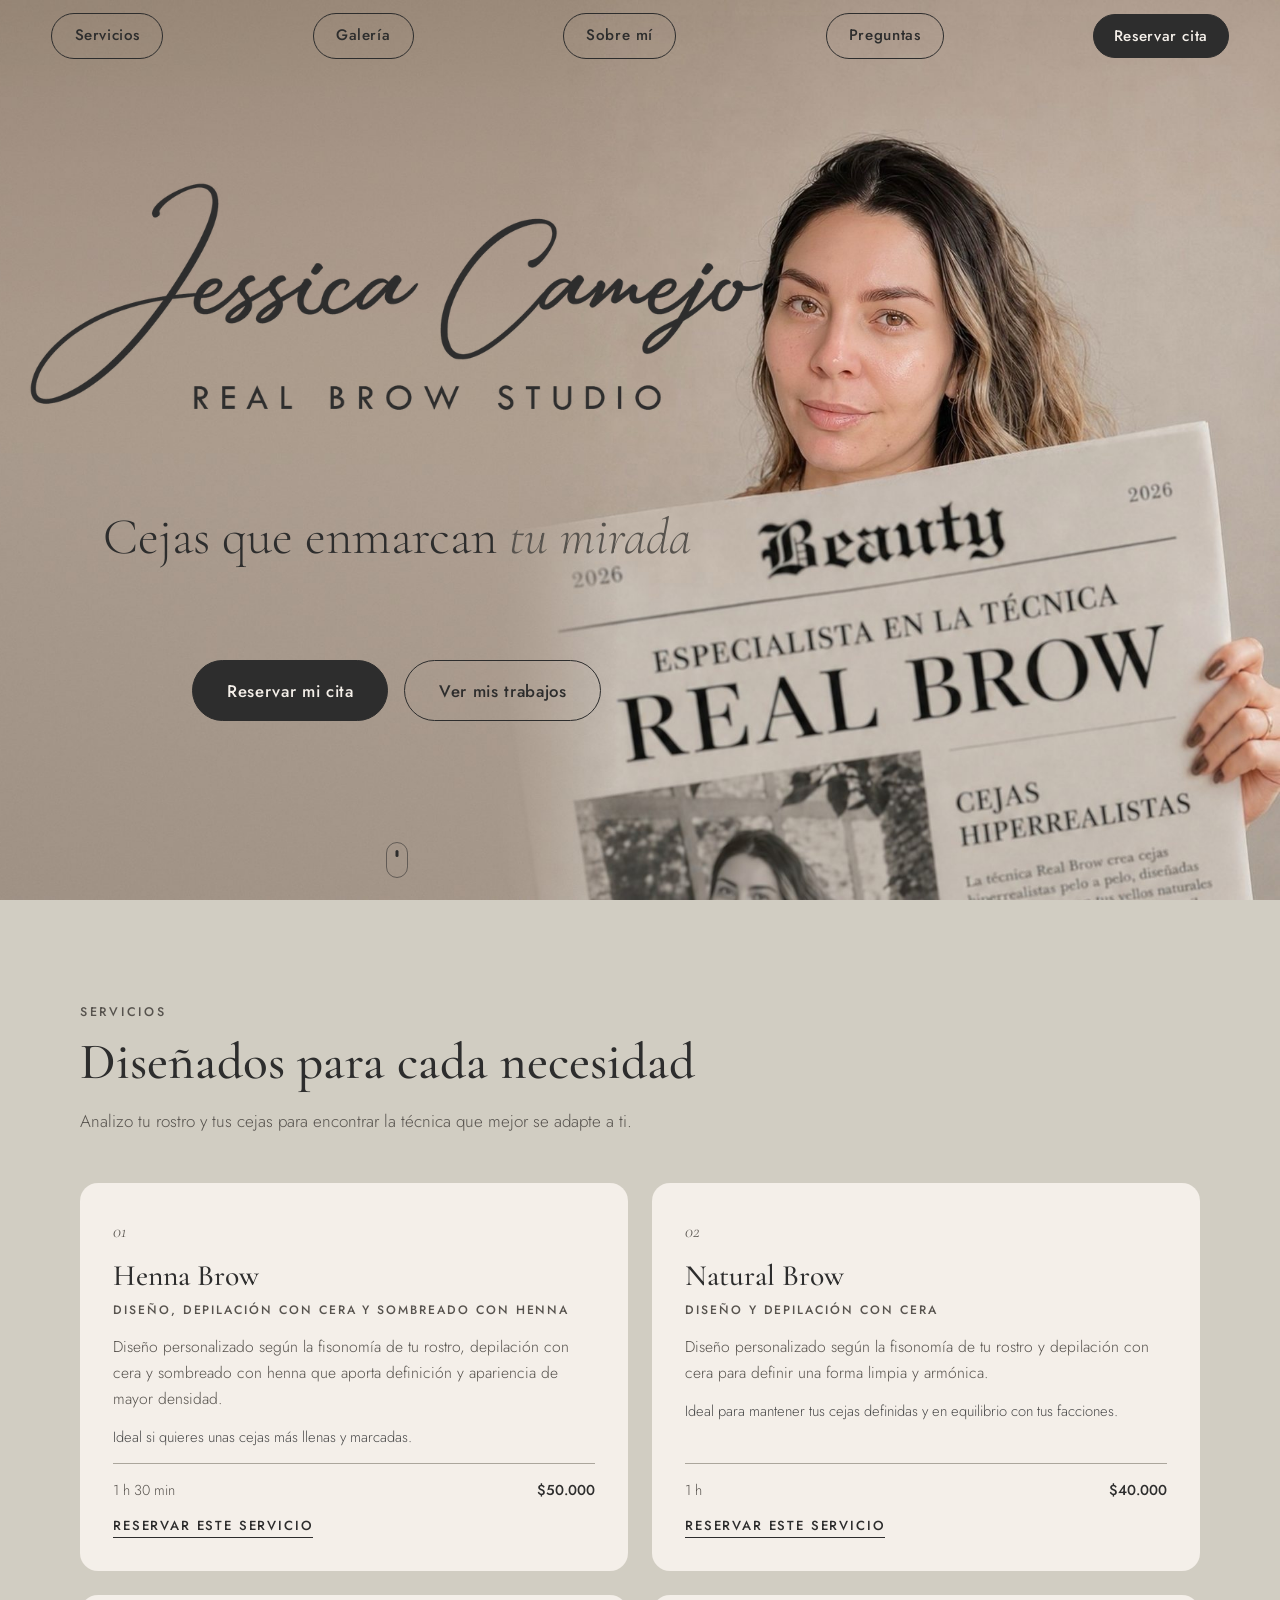
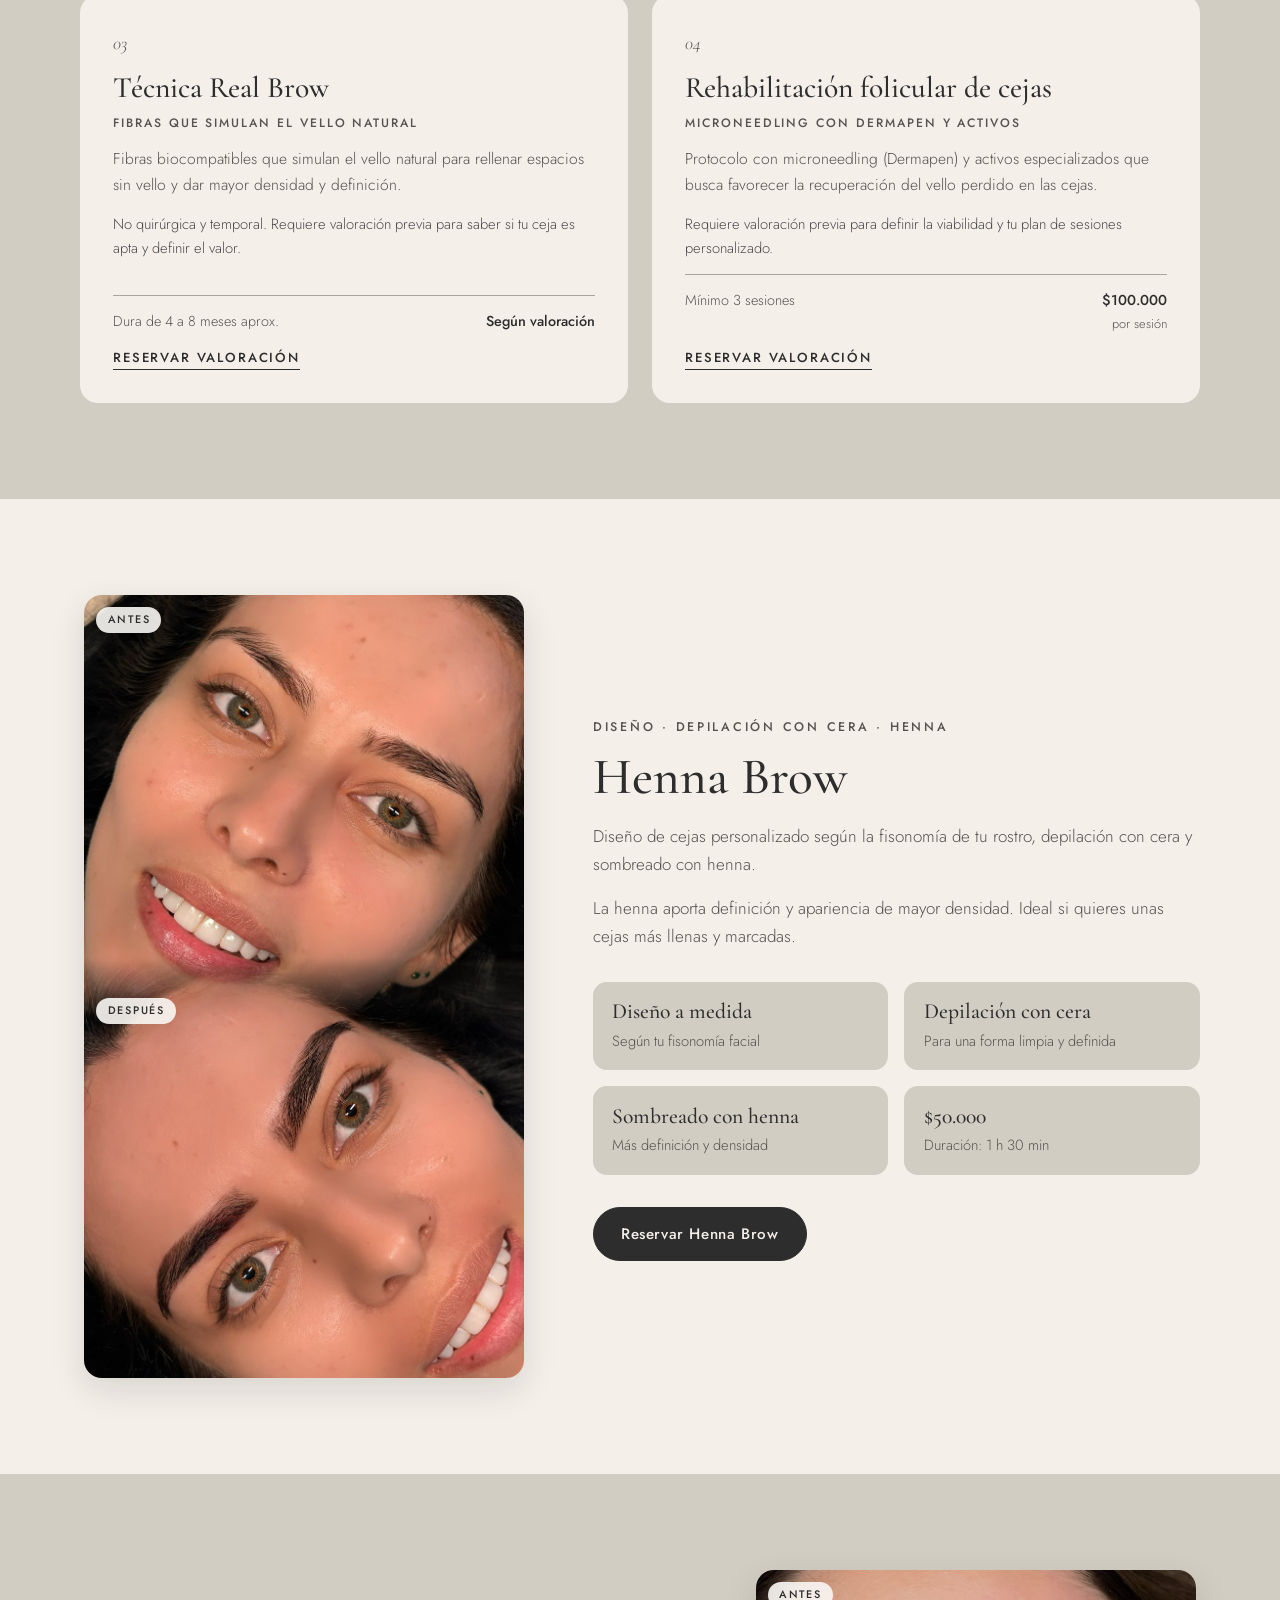
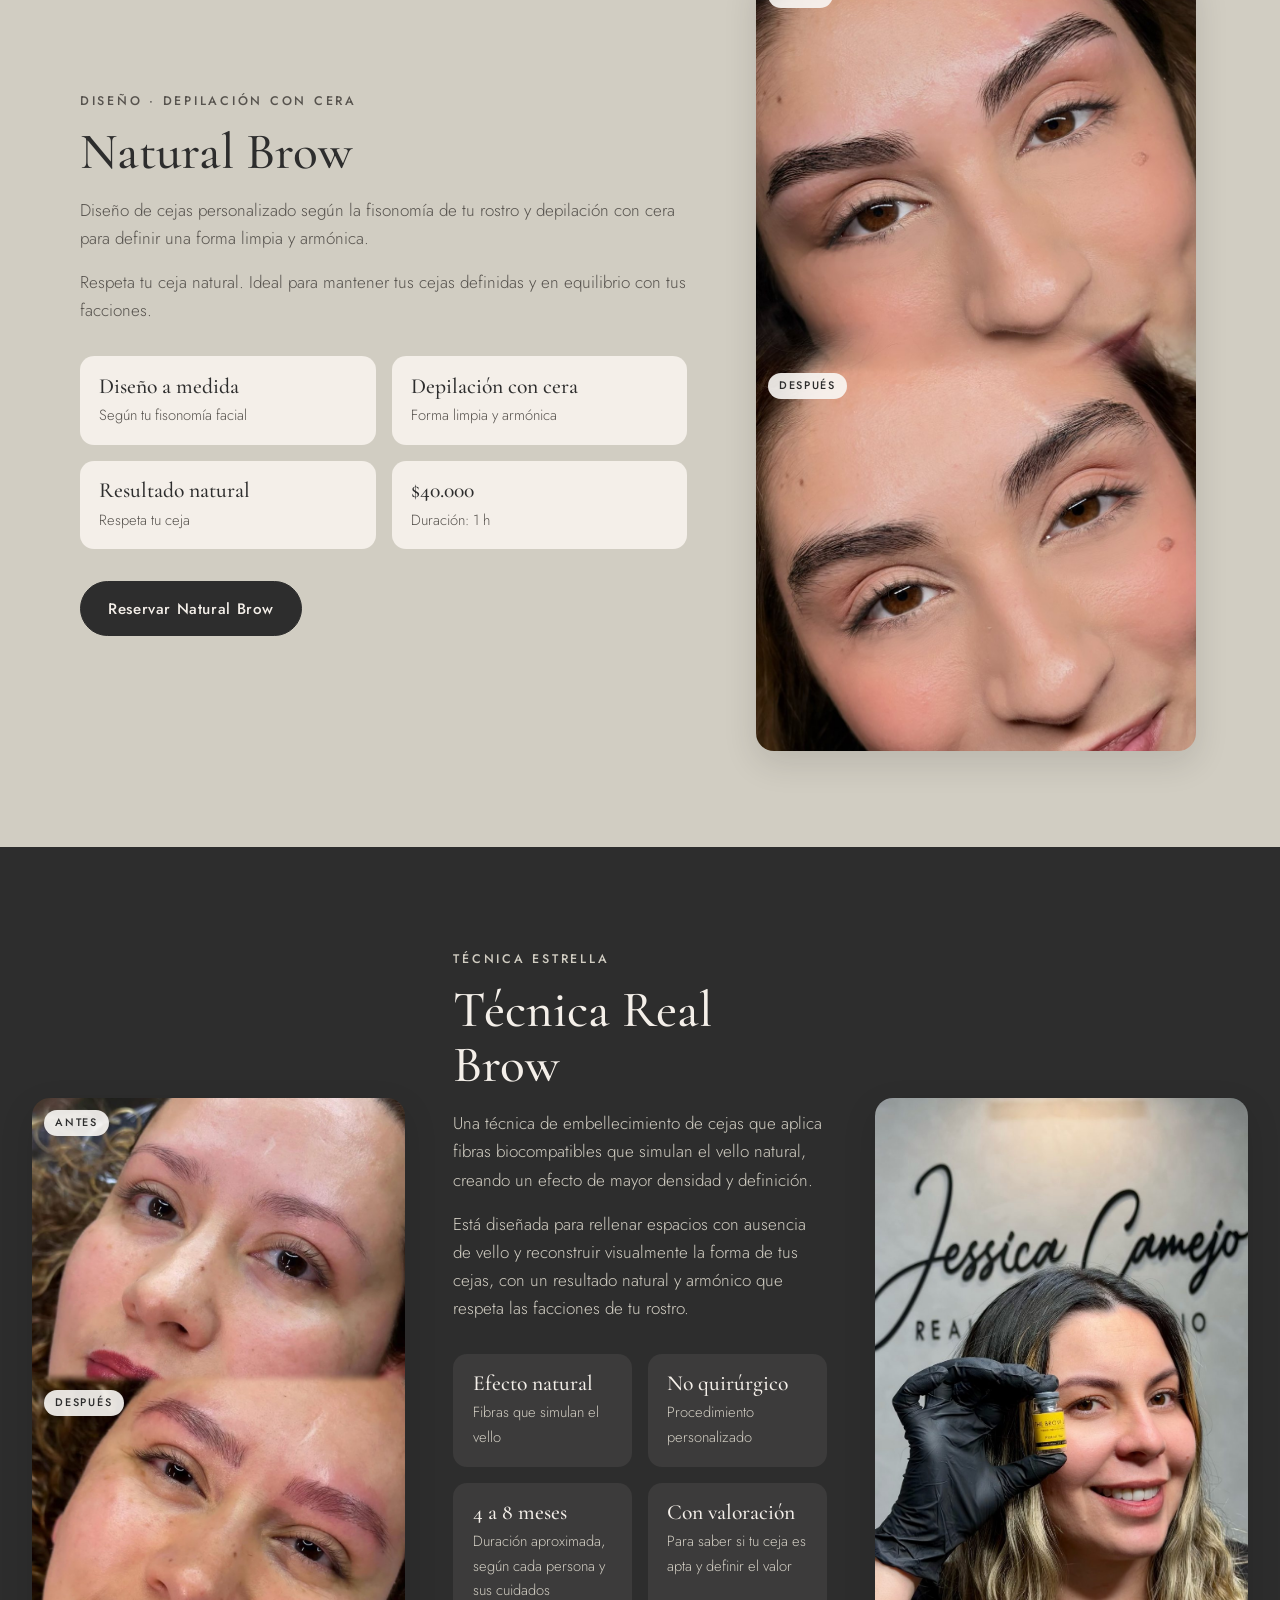
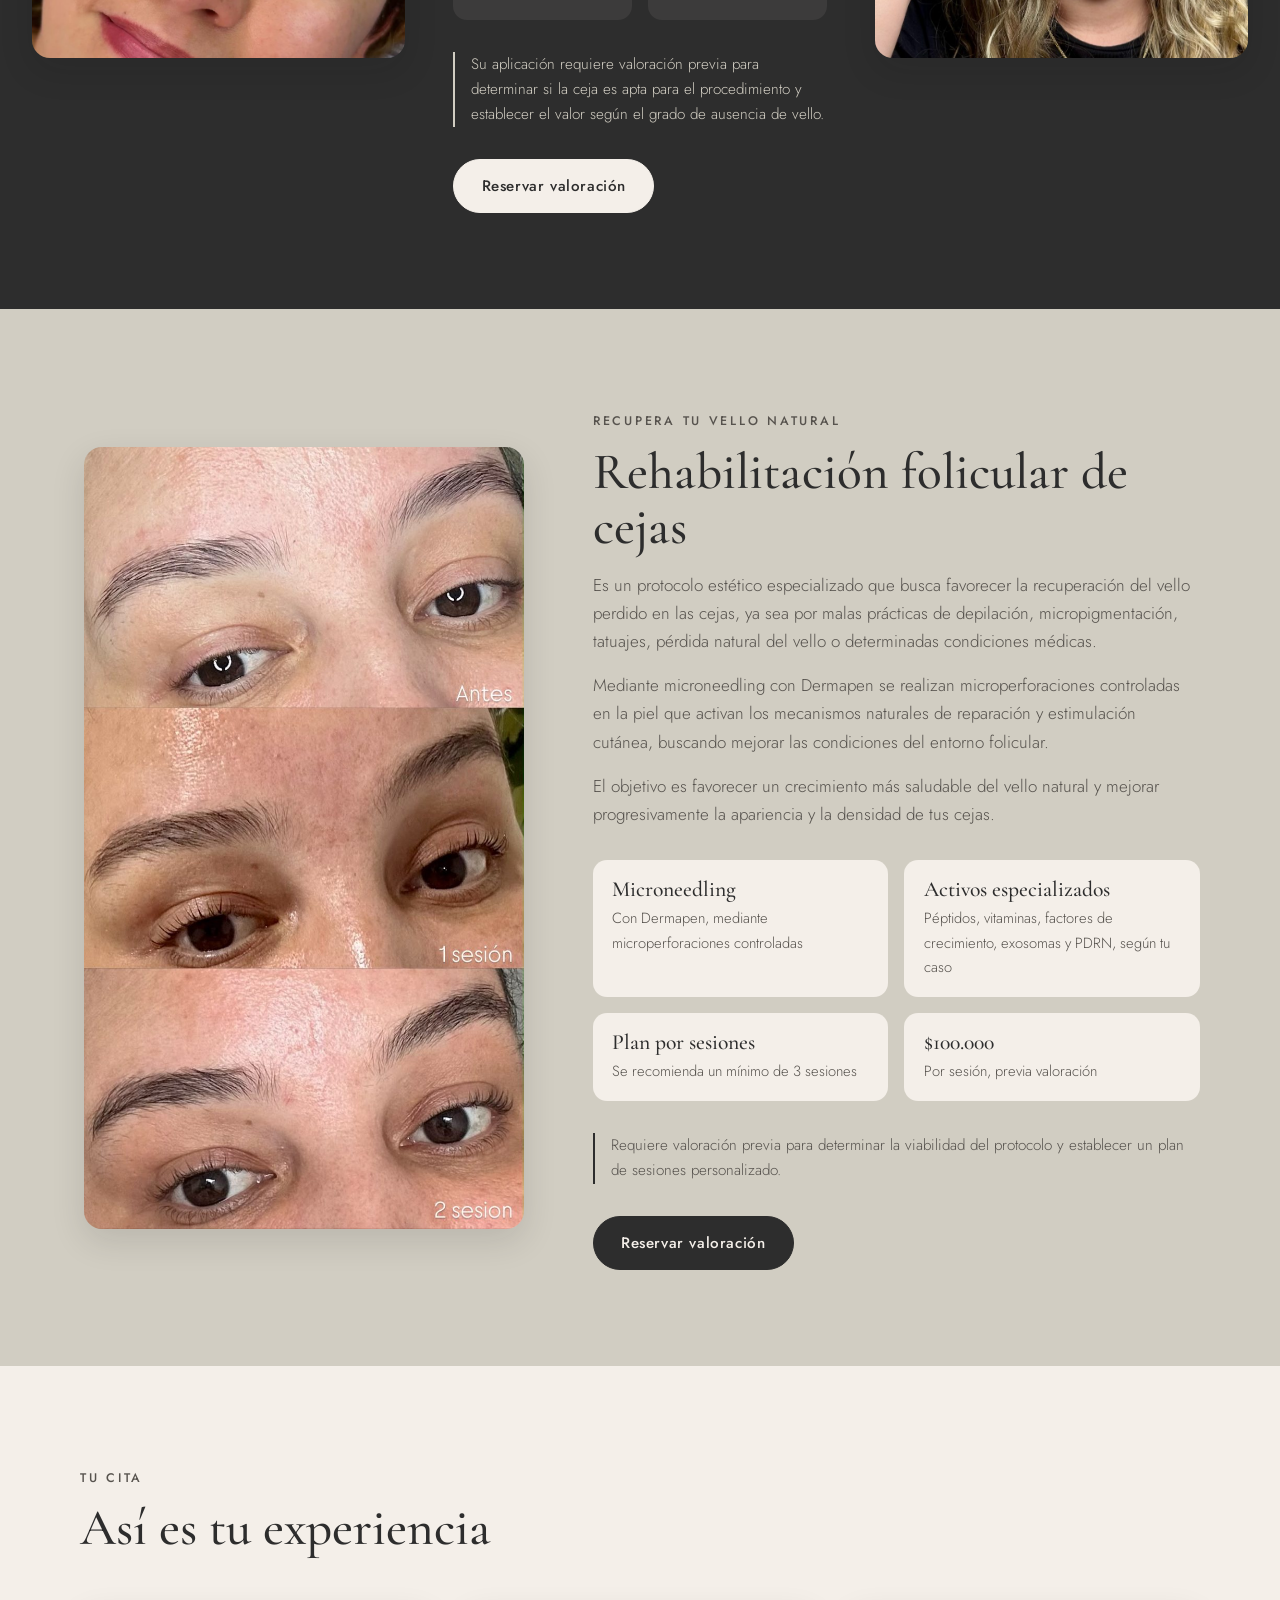
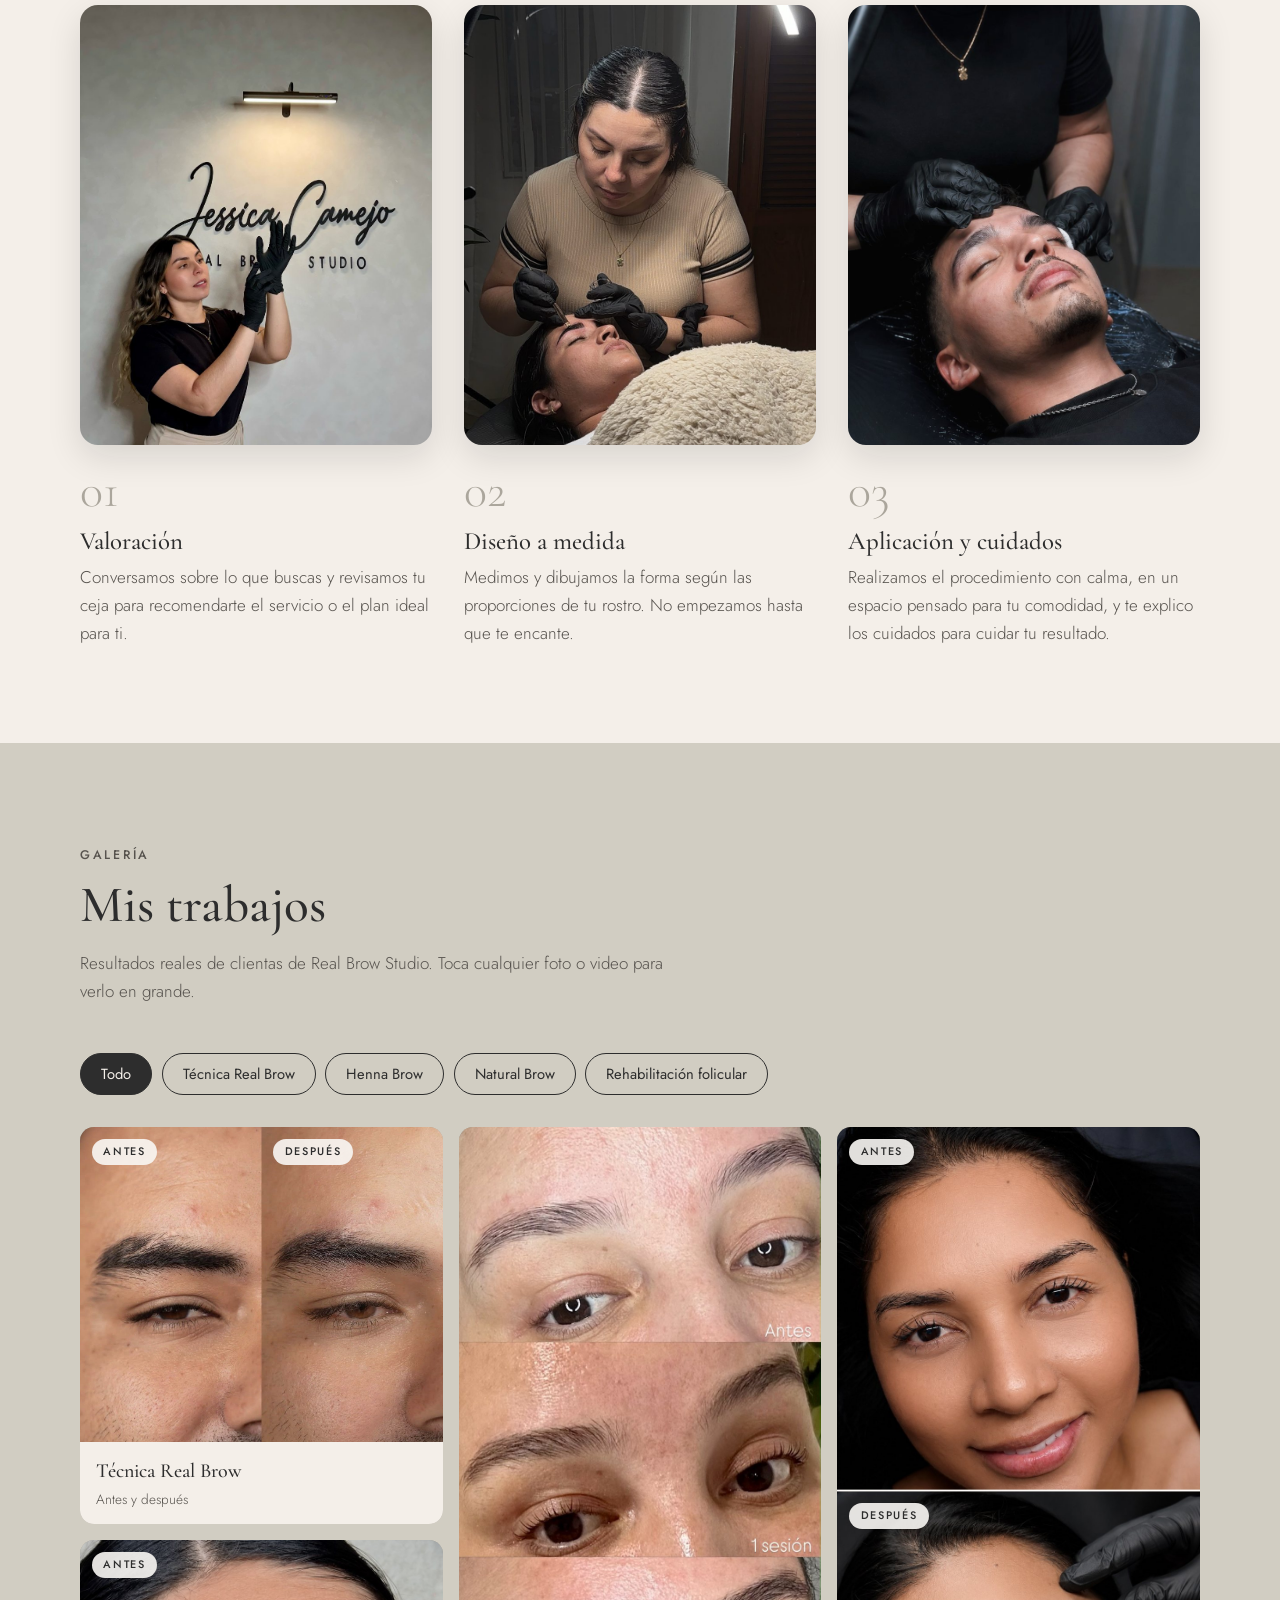
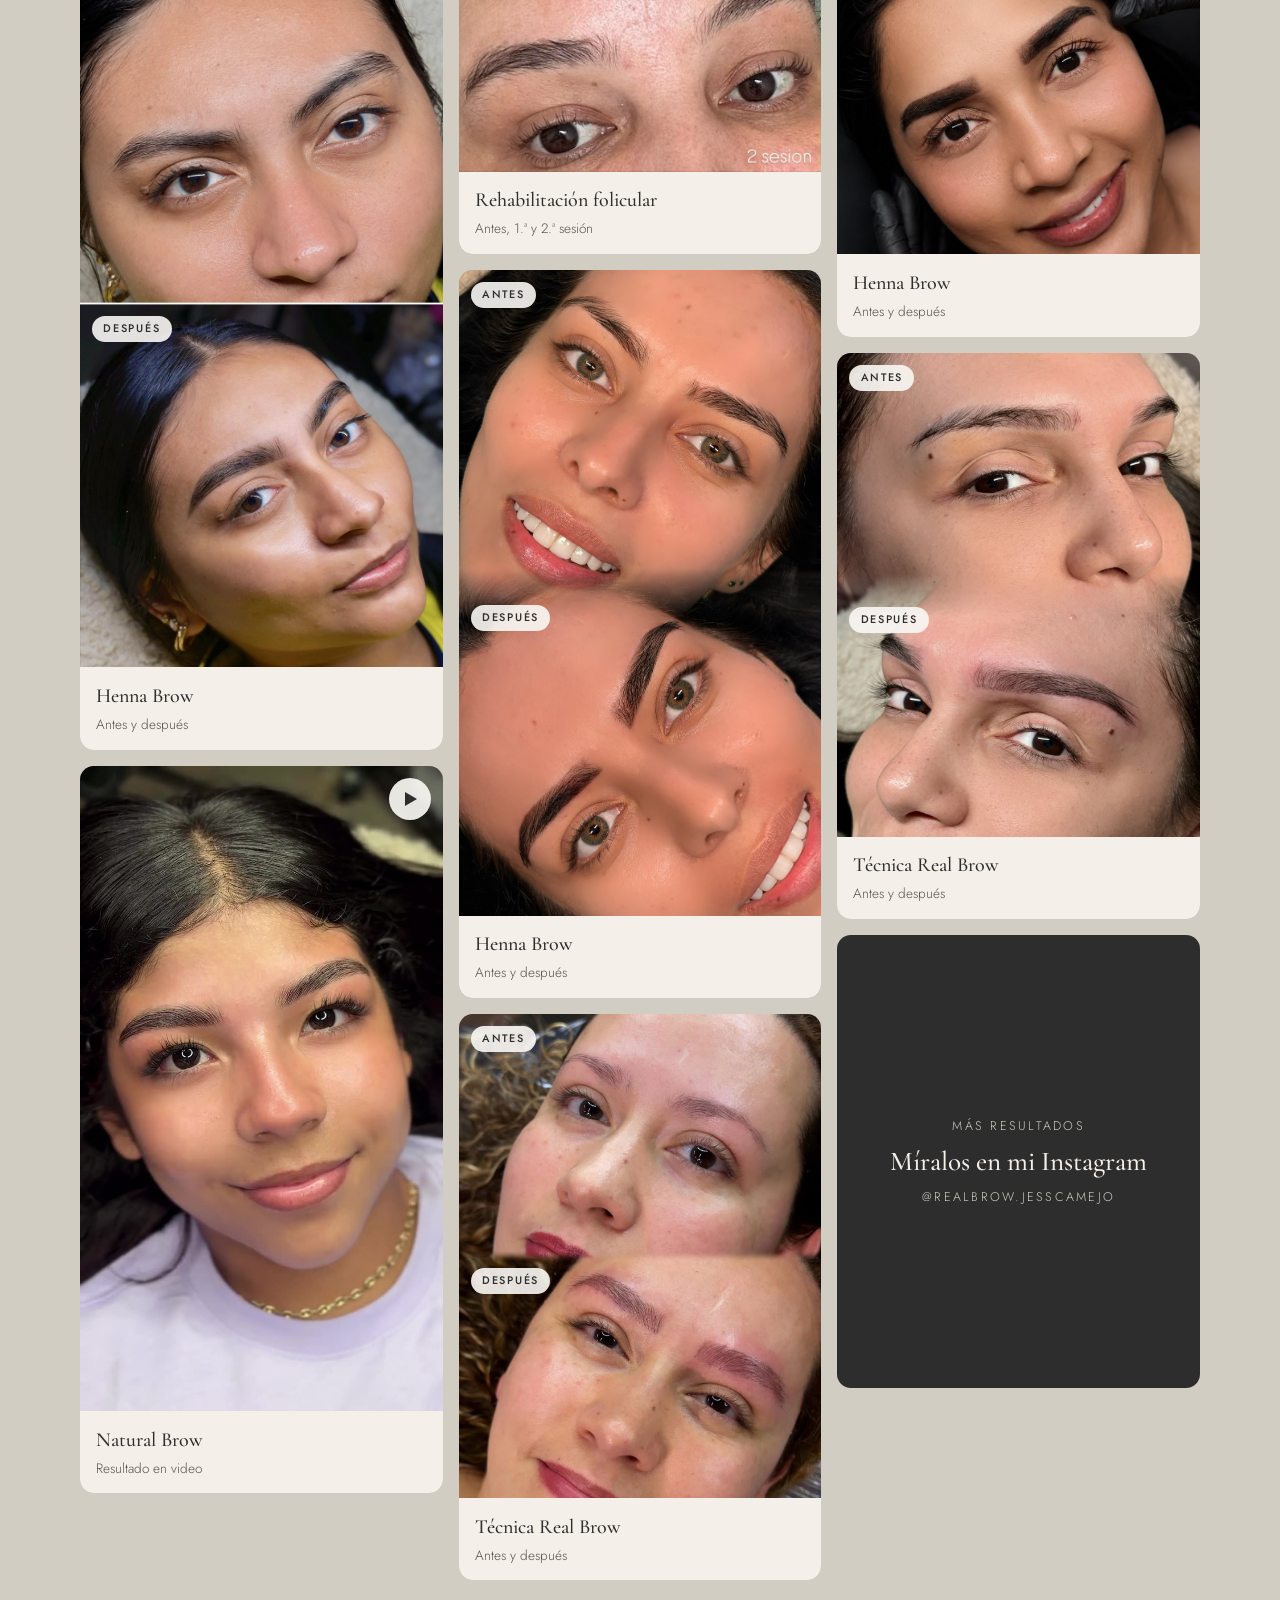
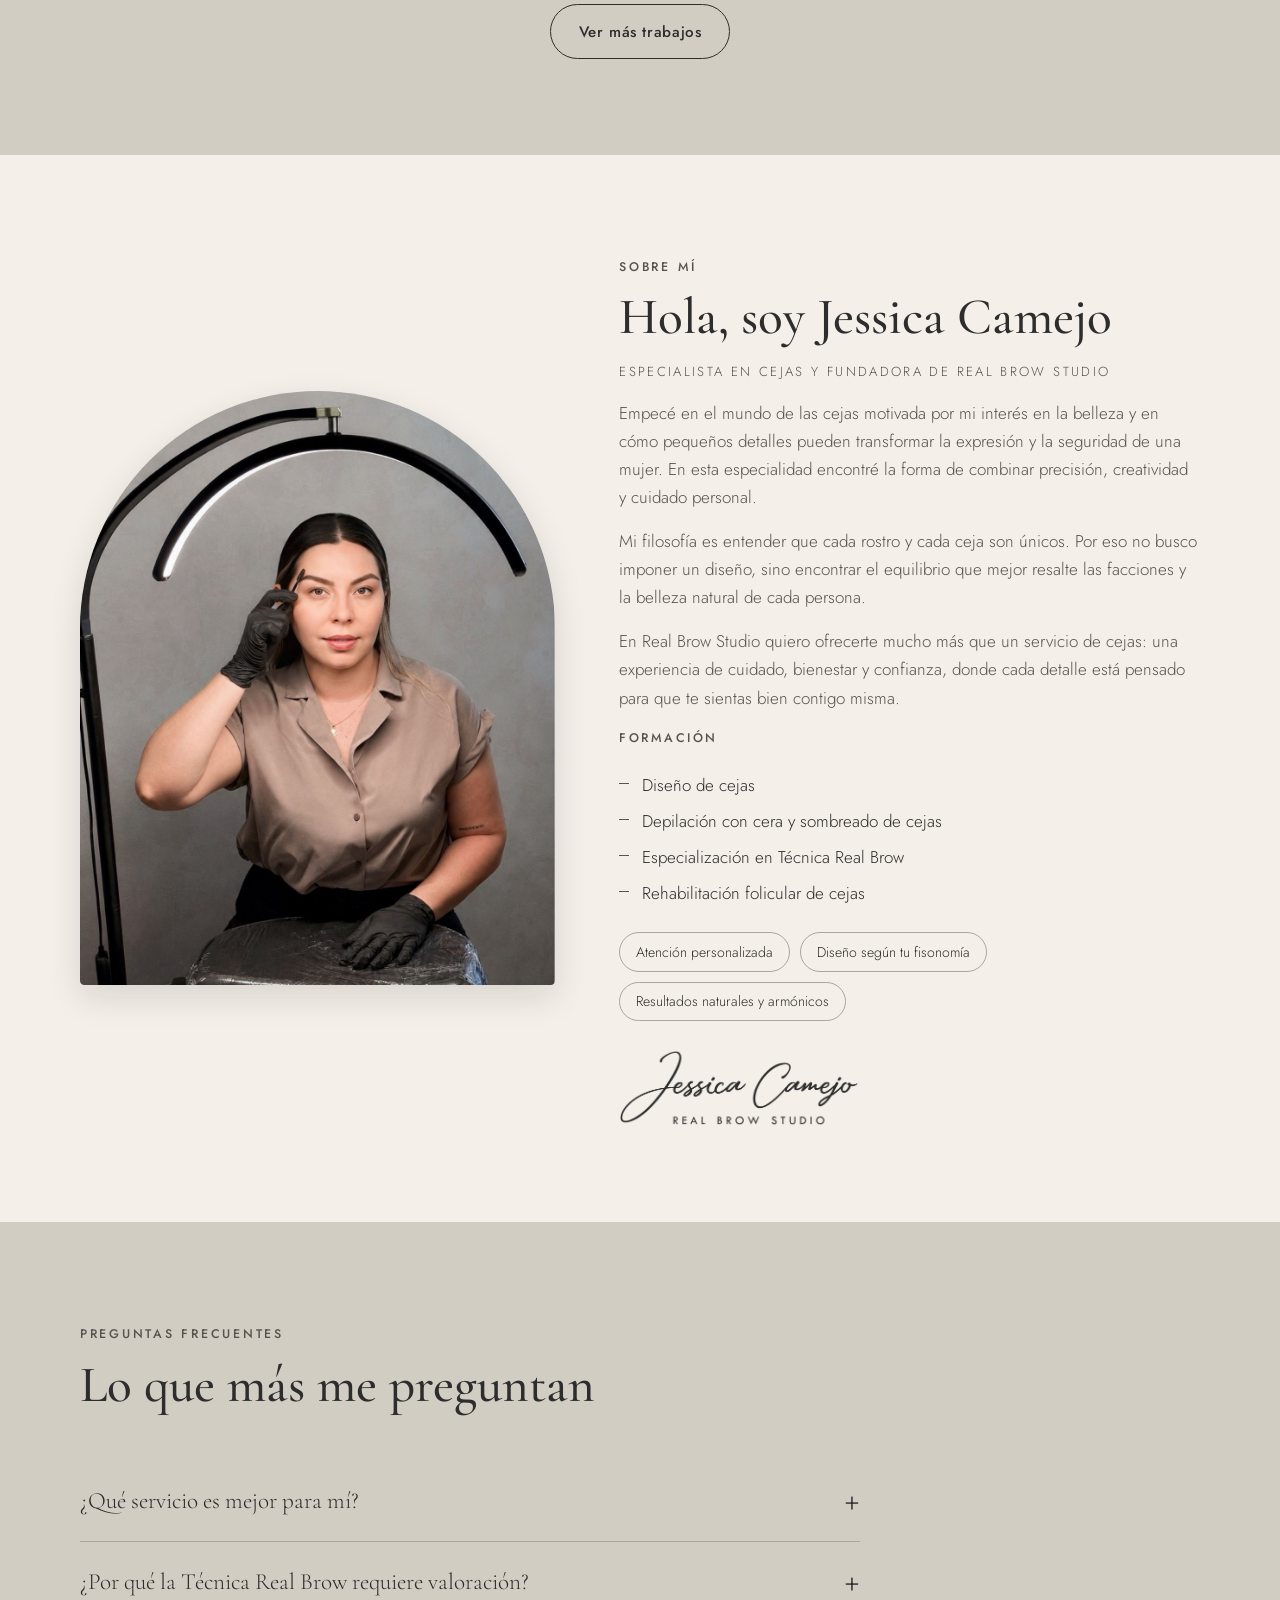
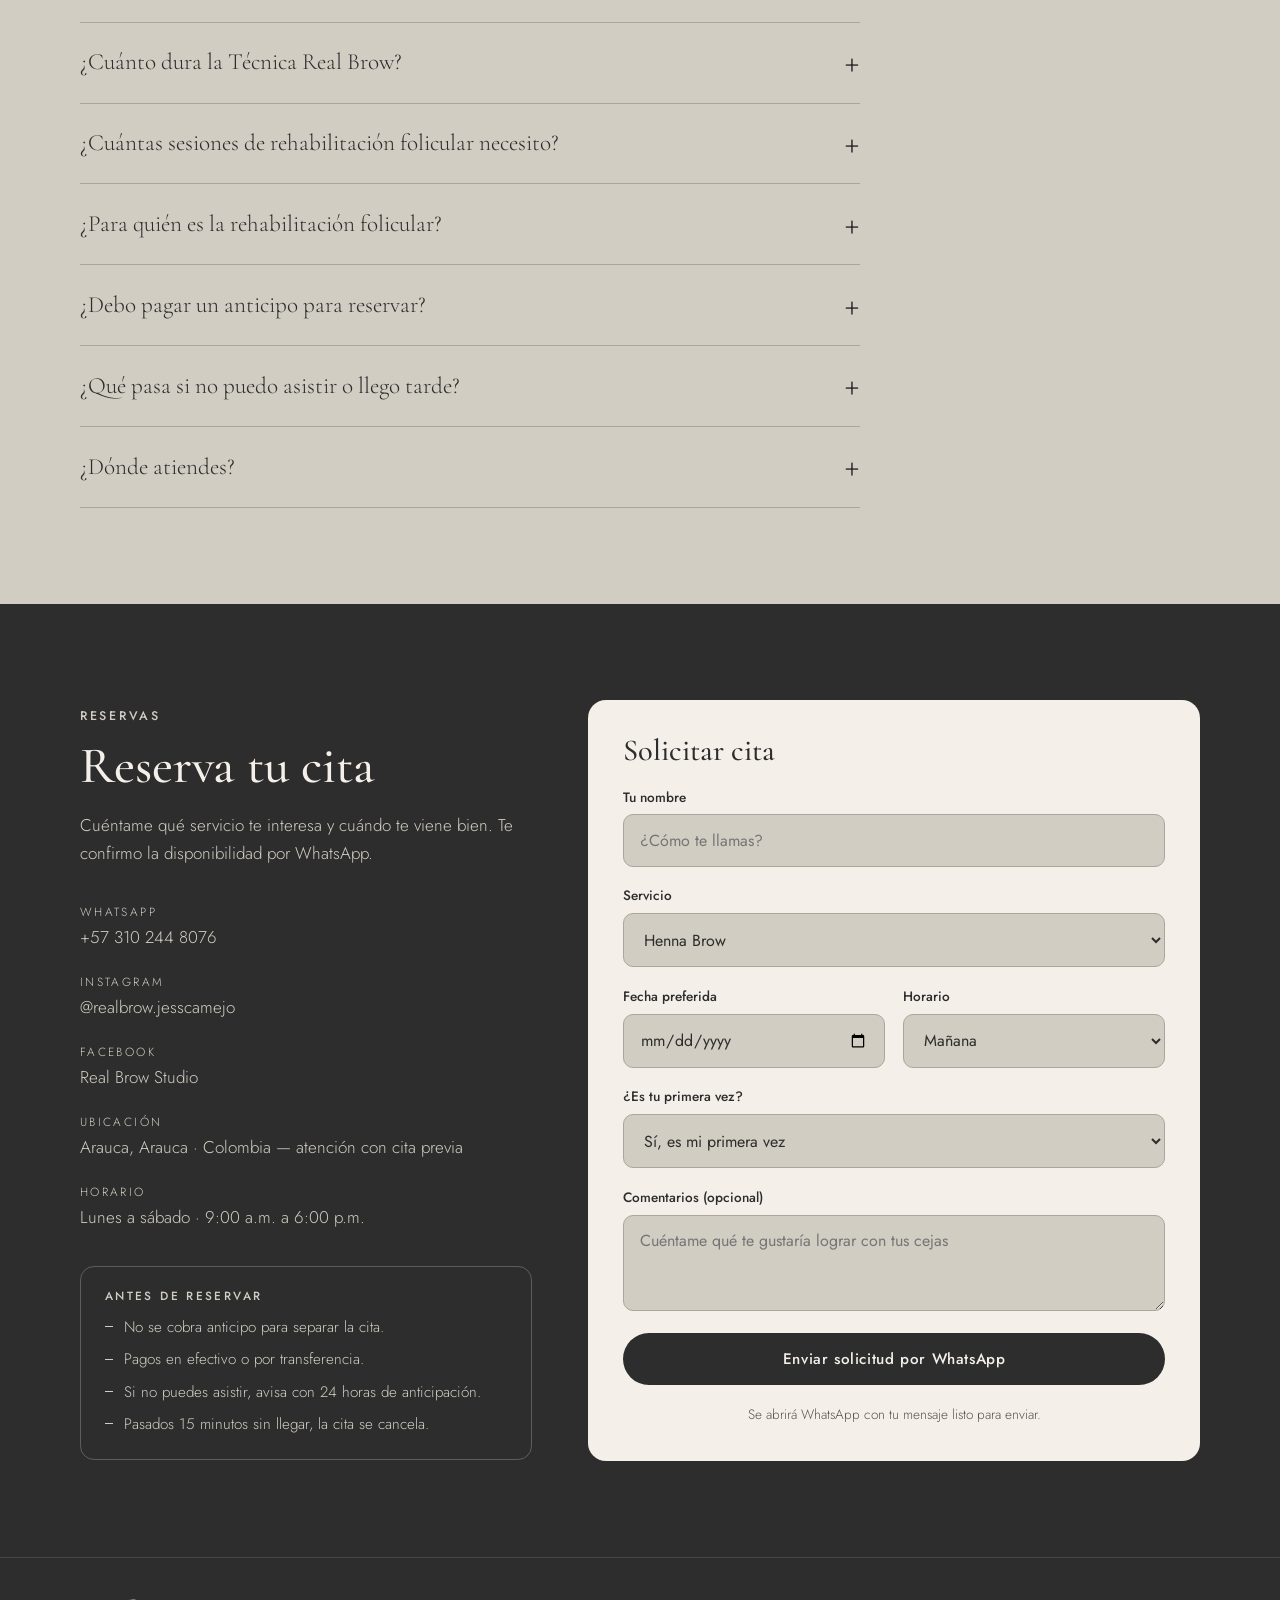
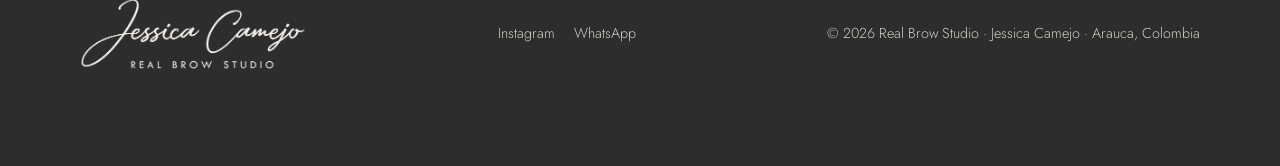
==== index.html @ bf5359cb "Técnica Real Brow: fotos más grandes y del mismo tamaño Co-Authored-By: Claude Opus 5.5 <noreply@ant" ====
<!doctype html>
<html lang="es">
<head>
<meta charset="utf-8">
<meta name="viewport" content="width=device-width, initial-scale=1">
<title>Real Brow Studio · Jessica Camejo</title>
<meta name="description" content="Real Brow Studio by Jessica Camejo en Arauca, Colombia: Henna Brow, Natural Brow (diseño y depilación con cera), Técnica Real Brow y rehabilitación folicular. Reserva tu cita por WhatsApp.">
<link rel="preconnect" href="https://fonts.googleapis.com">
<link rel="preconnect" href="https://fonts.gstatic.com" crossorigin>
<link href="https://fonts.googleapis.com/css2?family=Cormorant+Garamond:ital,wght@0,500;0,600;1,500&family=Jost:wght@300;400;500&display=swap" rel="stylesheet">
<style>
  /* ============ COLORES Y TIPOGRAFÍAS (puedes cambiarlos aquí) ============ */
  /* Colores de marca Real Brow
     1.º gris cemento (principal) · 2.º negro (secundario) · 3.º blanco hueso */
  :root{
    --crema:#D1CDC2;        /* GRIS CEMENTO: fondo principal */
    --arena:#D1CDC2;        /* gris cemento: galería */
    --nude:#ABA69C;         /* gris cemento oscuro: líneas y bordes */
    --cafe:#2D2D2D;         /* NEGRO: títulos, botones y secciones oscuras */
    --cafe-2:#4A4A4A;       /* negro suave: botones al pasar el mouse */
    --texto:#2D2D2D;
    --suave:#57534E;        /* gris oscuro: textos secundarios */
    --dorado:#57534E;       /* gris oscuro: etiquetas pequeñas */
    --acento:#6E6A63;       /* gris medio: "tu mirada" del título */
    --dorado-claro:#D1CDC2; /* gris cemento sobre fondo negro */
    --blanco:#F4EFE9;       /* BLANCO HUESO: tarjetas y secciones claras */
    --radio:18px; --sombra:0 12px 34px rgba(20,20,20,.12);
    --serif:'Cormorant Garamond', Georgia, serif; --sans:'Jost', system-ui, sans-serif;
  }
  *{box-sizing:border-box;margin:0;padding:0}
  html{scroll-behavior:smooth;scroll-padding-top:72px}
  body{font-family:var(--sans);font-weight:300;color:var(--texto);background:var(--crema);line-height:1.65;font-size:17px;overflow-x:hidden}
  img,video{max-width:100%;display:block}
  a{color:inherit}
  .contenedor{width:min(1120px, 100% - 32px);margin-inline:auto}
  h1,h2,h3{font-family:var(--serif);font-weight:500;line-height:1.08;color:var(--cafe)}
  h2{font-size:clamp(2.1rem,5vw,3.2rem)}
  section{padding:96px 0}
  .etiqueta{display:inline-block;font-size:.78rem;letter-spacing:.22em;text-transform:uppercase;color:var(--dorado);font-weight:500;margin-bottom:.8rem}
  .intro{max-width:620px;margin-bottom:48px}
  .intro p{color:var(--suave);margin-top:1rem}
  .btn{display:inline-flex;align-items:center;gap:.5rem;padding:.95rem 1.7rem;border-radius:999px;font:500 .95rem var(--sans);letter-spacing:.04em;text-decoration:none;cursor:pointer;border:1px solid var(--cafe);transition:.25s}
  .btn-principal{background:var(--cafe);color:var(--blanco)}
  .btn-principal:hover{background:var(--cafe-2)}
  .btn-secundario{background:transparent;color:var(--cafe)}
  .btn-secundario:hover{background:var(--cafe);color:var(--blanco)}

  /* ============ CABECERA ============ */
  .cabecera{position:fixed;top:0;left:0;right:0;z-index:50;background:rgba(209,205,194,.92);backdrop-filter:blur(10px);-webkit-backdrop-filter:blur(10px);border-bottom:1px solid rgba(20,20,20,.08);transition:background .3s,border-color .3s}
  .cabecera .logo{transition:opacity .3s}
  .cabecera.transparente{background:transparent;border-bottom-color:transparent;backdrop-filter:none;-webkit-backdrop-filter:none}
  .cabecera.transparente .logo{opacity:0;pointer-events:none}
  @media (min-width:861px){.cabecera.transparente .logo{display:none}.cabecera.transparente .contenedor{width:calc(100% - 8vw)}.cabecera.transparente .menu{flex:1;justify-content:space-between}}
  .cabecera .contenedor{display:flex;align-items:center;justify-content:space-between;height:72px}
  .logo{font-family:var(--serif);font-size:1.75rem;font-weight:600;color:var(--cafe);text-decoration:none;letter-spacing:.02em}
  .logo span{font-style:italic;font-weight:500;color:var(--dorado)}
  .logo img{height:50px;width:auto;display:block}
  .pie-pagina .logo img{height:72px}
  .logo small{font-family:var(--sans);font-size:.62rem;font-weight:500;letter-spacing:.32em;text-transform:uppercase;color:var(--suave);margin-left:.45rem;vertical-align:middle}
  .menu{display:flex;gap:2rem;list-style:none;align-items:center}
  .menu a{text-decoration:none;font-size:.95rem;color:var(--cafe)}
  .menu a:hover{color:var(--dorado)}
  .menu .btn{padding:.6rem 1.25rem;color:var(--blanco)}
  /* En computadora los enlaces del menú son botones con borde, como "Ver mis trabajos" */
  @media (min-width:861px){
    .menu a:not(.btn){display:inline-flex;align-items:center;padding:.6rem 1.4rem;border:1px solid var(--cafe);border-radius:999px;font-weight:500;letter-spacing:.04em;transition:.25s}
    .menu a:not(.btn):hover{background:var(--cafe);color:var(--blanco)}
    .menu{gap:1rem}
  }
  .menu .btn:hover{color:var(--blanco)}
  .boton-menu{display:none;background:none;border:0;cursor:pointer;width:44px;height:44px}
  .boton-menu span{display:block;width:24px;height:2px;background:var(--cafe);margin:5px auto;transition:.3s}
  .boton-menu[aria-expanded="true"] span:nth-child(1){transform:translateY(7px) rotate(45deg)}
  .boton-menu[aria-expanded="true"] span:nth-child(2){opacity:0}
  .boton-menu[aria-expanded="true"] span:nth-child(3){transform:translateY(-7px) rotate(-45deg)}
  @media (max-width:860px){
    .boton-menu{display:block}
    .menu{position:absolute;top:72px;left:0;right:0;flex-direction:column;align-items:flex-start;background:var(--crema);padding:24px 16px 32px;gap:1.3rem;border-bottom:1px solid rgba(20,20,20,.1);opacity:0;visibility:hidden;transform:translateY(-8px);transition:.25s}
    .menu.abierto{opacity:1;visibility:visible;transform:none}
    .menu a{font-size:1.1rem}
  }

  /* ============ PORTADA: foto a la derecha sobre su misma pared; logo, eslogan y botones a la izquierda ============ */
  .acciones{display:flex;gap:1rem;flex-wrap:wrap}
  .portada{padding:0;position:relative;height:100vh;height:100svh;min-height:560px;overflow:hidden;background:#AF9E8F}
  .portada-foto,.portada-foto picture,.portada-foto img{position:absolute;inset:0;width:100%;height:100%}
  .portada-foto img{object-fit:cover;object-position:100% 0%;display:block}  /* foto pegada a la derecha; la izquierda es su misma pared */
  .portada-capa{position:relative;z-index:1;height:100%;display:grid;grid-template-columns:62% 1fr;align-items:stretch;padding:84px 0 84px}
  .portada-lado{padding:0 2vw;display:flex;flex-direction:column;align-items:center;justify-content:space-evenly;text-align:center;min-width:0}
  .portada-logo{display:block;width:min(60vw,1150px,100%);max-height:46vh;object-fit:contain;height:auto}
  .portada-frase{margin:0;font-family:var(--serif);font-size:clamp(2.4rem,4vw,5rem);line-height:1.1;color:var(--cafe)}
  .portada-frase em{display:inline;color:var(--suave)}
  .portada-texto{color:var(--texto);opacity:.8;margin:.8rem auto 1.8rem;max-width:460px}
  .portada .acciones{justify-content:center}
  @media (min-width:900px){.portada .acciones .btn{padding:1.1rem 2.1rem;font-size:1.05rem}}
  .bajar{position:absolute;left:31%;bottom:22px;z-index:2;transform:translateX(-50%);width:22px;height:36px;border:1.5px solid rgba(45,45,45,.55);border-radius:12px}
  .bajar::after{content:"";position:absolute;left:50%;top:7px;width:3px;height:7px;border-radius:2px;background:var(--cafe);transform:translateX(-50%);animation:bajar 1.8s infinite}
  @keyframes bajar{0%{opacity:0;transform:translate(-50%,0)}40%{opacity:1}100%{opacity:0;transform:translate(-50%,10px)}}
  @media (max-width:899px){
    .portada{height:auto;min-height:0;background:var(--crema)}
    .portada-foto{position:relative;width:100%;height:auto}
    .portada-foto picture,.portada-foto img{position:static;height:auto;aspect-ratio:1100/1654}
    .portada-foto img{-webkit-mask-image:linear-gradient(180deg,#000 82%,transparent 100%);mask-image:linear-gradient(180deg,#000 82%,transparent 100%)}
    .portada-capa{display:block;padding:0 16px 56px;text-align:center;margin-top:-16px}
    .portada-logo{max-height:none}
    .portada-frase{margin:8px 0 24px}
    .portada-lado{padding:0}
    .portada-logo{width:min(360px,86%)}
    .portada-frase em{display:block}
    .bajar{display:none}
    .portada .acciones .btn{flex:1 1 100%;justify-content:center}
  }

  /* Espacio para foto (se muestra mientras no hay foto real) */
  .marcador{width:100%;height:100%;display:flex;flex-direction:column;align-items:center;justify-content:center;gap:.7rem;text-align:center;color:var(--cafe-2);padding:1rem;background:linear-gradient(160deg,var(--arena),var(--nude))}
  .marcador svg{width:58%;max-width:170px;stroke:var(--cafe);opacity:.5}
  .marcador small{font-size:.75rem;letter-spacing:.16em;text-transform:uppercase;opacity:.75}

  /* ============ TÉCNICAS ============ */
  .servicios{background:var(--crema)}
  .tarjetas{display:grid;grid-template-columns:repeat(auto-fill,minmax(min(440px,100%),1fr));gap:24px}
  .tarjeta{background:var(--blanco);border-radius:var(--radio);padding:2rem;display:flex;flex-direction:column;gap:.85rem;border:1px solid transparent;transition:.25s}
  .tarjeta:hover,.js .tarjeta.visible:hover{border-color:var(--nude);transform:translateY(-4px)}
  .tarjeta .numero{font-family:var(--serif);font-style:italic;color:var(--dorado);font-size:1.15rem}
  .tarjeta h3{font-size:1.85rem}
  .tarjeta p{color:var(--suave);font-size:.98rem}
  .tarjeta .sub{font-size:.76rem;letter-spacing:.16em;text-transform:uppercase;color:var(--dorado);font-weight:500;margin-top:-.3rem}
  .tarjeta .ideal{color:var(--cafe-2);font-size:.92rem;flex:1}
  .datos .precio{text-align:right}
  .datos small{display:block;font-weight:300;color:var(--suave);font-size:.8rem}
  .datos{display:flex;justify-content:space-between;gap:1rem;border-top:1px solid var(--nude);padding-top:.9rem;font-size:.9rem;color:var(--suave)}
  .datos strong{font-weight:500;color:var(--cafe)}
  .enlace-reserva{align-self:flex-start;background:none;border:0;border-bottom:1px solid currentColor;font:500 .82rem var(--sans);color:var(--cafe);cursor:pointer;letter-spacing:.14em;text-transform:uppercase;padding:0 0 2px}
  .enlace-reserva:hover{color:var(--dorado)}

  /* ============ PROCESO ============ */
  .proceso{background:var(--blanco)}
  .pasos{display:grid;grid-template-columns:repeat(3,1fr);gap:32px;counter-reset:paso}
  .paso{border-top:1px solid var(--nude);padding-top:1.5rem}
  .proceso .paso{border-top:0;padding-top:0;display:flex;flex-direction:column}
  .paso-foto{order:-1;width:100%;aspect-ratio:4/5;object-fit:cover;border-radius:var(--radio);margin-bottom:1.4rem;box-shadow:var(--sombra)}
  .paso::before{counter-increment:paso;content:"0" counter(paso);font-family:var(--serif);font-size:3rem;color:var(--nude);display:block;line-height:1;margin-bottom:.8rem}
  .paso h3{font-size:1.55rem;margin-bottom:.5rem}
  .paso p{color:var(--suave)}
  @media (max-width:760px){.pasos{grid-template-columns:1fr}}

  /* ============ GALERÍA ============ */
  .galeria{background:var(--arena)}
  .filtros{display:flex;gap:.6rem;flex-wrap:wrap;margin-bottom:32px}
  .filtros[hidden]{display:none}
  .filtro{padding:.55rem 1.25rem;border-radius:999px;border:1px solid var(--cafe);background:transparent;color:var(--cafe);font:400 .92rem var(--sans);cursor:pointer;transition:.2s}
  .filtro.activo,.filtro:hover{background:var(--cafe);color:var(--blanco)}
  .rejilla{columns:3 260px;column-gap:16px}
  .pieza{position:relative;display:block;width:100%;margin:0 0 16px;break-inside:avoid;border-radius:14px;overflow:hidden;cursor:pointer;background:var(--nude);border:0;padding:0;font:inherit;text-align:left;color:inherit}
  .pieza img,.pieza video{width:100%;height:auto;transition:transform .5s}
  .pieza .medio{position:relative;display:block;overflow:hidden}
  .pieza:hover img,.pieza:hover video{transform:scale(1.04)}
  .pieza .pie{display:block;padding:.8rem 1rem .9rem;background:var(--blanco);color:var(--suave);font-size:.85rem}
  .pieza .pie strong{display:block;font-family:var(--serif);font-size:1.25rem;font-weight:500;color:var(--cafe)}
  .icono-play{position:absolute;top:12px;right:12px;width:42px;height:42px;border-radius:50%;background:rgba(250,248,244,.92);display:grid;place-items:center}
  .icono-play::after{content:"";border-left:12px solid var(--cafe);border-top:7px solid transparent;border-bottom:7px solid transparent;margin-left:3px}
  .pieza[hidden]{display:none}
  .ver-mas{text-align:center;margin-top:24px}
  .ver-mas .btn[hidden]{display:none}

  .marca-ad{position:absolute;padding:.25rem .7rem;border-radius:999px;background:rgba(250,248,244,.9);color:var(--cafe);font-size:.68rem;font-weight:500;letter-spacing:.16em;text-transform:uppercase}
  .pieza.mas{aspect-ratio:4/5;display:flex;flex-direction:column;justify-content:center;align-items:center;gap:.6rem;text-align:center;text-decoration:none;background:var(--cafe);color:var(--crema);padding:1.5rem}
  .pieza.mas strong{font-family:var(--serif);font-size:1.7rem;font-weight:500;color:var(--blanco);line-height:1.15}
  .pieza.mas span{font-size:.78rem;letter-spacing:.18em;text-transform:uppercase;color:var(--dorado-claro)}
  .pieza.mas:hover{background:var(--cafe-2)}

  .visor{position:fixed;inset:0;background:rgba(10,10,10,.93);display:none;align-items:center;justify-content:center;z-index:100;padding:16px}
  .visor.abierto{display:flex}
  .visor-contenido img,.visor-contenido video{max-height:86vh;max-width:min(900px,100%);width:auto;margin:auto;border-radius:12px}
  .visor-cerrar{position:absolute;top:16px;right:16px;width:48px;height:48px;border-radius:50%;border:0;background:var(--blanco);font-size:1.7rem;line-height:1;cursor:pointer;color:var(--cafe)}

  /* ============ SECCIONES DE CADA SERVICIO (foto | texto | foto) ============ */
  .destacada .contenedor{display:grid;grid-template-columns:.8fr 1.2fr .8fr;grid-template-areas:"a t b";gap:48px;align-items:center}
  .destacada .foto-a{grid-area:a}.destacada .texto{grid-area:t}.destacada .foto-b{grid-area:b}
  .destacada figure{margin:0;position:relative;border-radius:var(--radio);overflow:hidden;box-shadow:var(--sombra)}
  .destacada figure img,.destacada figure video{width:100%;height:auto;display:block}
  .destacada figure.alto img,.destacada figure.alto video{aspect-ratio:9/16;object-fit:cover}
  .destacada p{margin-top:1rem;color:var(--suave)}
  .claves{list-style:none;display:grid;grid-template-columns:1fr 1fr;gap:1rem;margin:2rem 0}
  .claves li{background:var(--blanco);border-radius:14px;padding:1.1rem 1.2rem;font-size:.92rem;color:var(--suave)}
  .claves strong{display:block;font-family:var(--serif);font-size:1.35rem;font-weight:500;color:var(--cafe);line-height:1.2;margin-bottom:.2rem}
  .importante{border-left:2px solid var(--cafe);padding-left:1rem;font-size:.95rem}
  .fondo-blanco{background:var(--blanco)} .fondo-blanco .claves li{background:var(--crema)}
  .fondo-gris{background:var(--crema)}
  /* Técnica Real Brow: sección negra */
  .fondo-negro{background:var(--cafe);color:var(--crema)}
  .fondo-negro h2{color:var(--blanco)}
  .fondo-negro p,.fondo-negro .etiqueta{color:var(--crema)}
  .fondo-negro .importante{border-left-color:var(--crema)}
  .fondo-negro .claves li{background:rgba(244,239,233,.07);color:var(--crema)}
  .fondo-negro .claves strong{color:var(--blanco)}
  .fondo-negro .btn-principal{background:var(--blanco);color:var(--cafe);border-color:var(--blanco)}
  .fondo-negro .btn-principal:hover{background:var(--crema);border-color:var(--crema)}
  .destacada figure.igual img{aspect-ratio:3/4;object-fit:cover}
  /* Técnica Real Brow: fotos más grandes, ambas del mismo tamaño */
  @media (min-width:1001px){
    #tecnica-real-brow .contenedor{width:min(1440px, 100% - 64px);grid-template-columns:1fr 1fr 1fr;gap:48px}
    #tecnica-real-brow figure.igual img{aspect-ratio:2/3}
  }
  .destacada.una-foto .contenedor{grid-template-columns:.85fr 1.15fr;grid-template-areas:"a t";gap:64px}
  .destacada.una-foto.derecha .contenedor{grid-template-columns:1.15fr .85fr;grid-template-areas:"t a"}
  .destacada.una-foto figure{width:100%;max-width:440px;justify-self:center}
  @media (max-width:1000px){
    .destacada .contenedor{grid-template-columns:1fr 1fr;grid-template-areas:"t t" "a b";gap:32px 16px;align-items:start}
    .destacada.una-foto .contenedor,.destacada.una-foto.derecha .contenedor{grid-template-columns:1fr;grid-template-areas:"t" "a";gap:32px}
  }
  @media (max-width:420px){.claves{grid-template-columns:1fr}}

  /* ============ SOBRE MÍ ============ */
  .sobre .contenedor{display:grid;grid-template-columns:.9fr 1.1fr;gap:64px;align-items:center}
  .fotos-sobre{position:relative}
  .retrato-mini{position:absolute;right:-20px;bottom:0;width:42%;aspect-ratio:3/4;object-fit:cover;border-radius:var(--radio);border:5px solid var(--blanco);box-shadow:var(--sombra)}
  .estudio-fotos{display:grid;grid-template-columns:repeat(4,1fr);gap:16px;margin-top:72px}
  .estudio-fotos img{width:100%;aspect-ratio:4/5;object-fit:cover;border-radius:14px}
  .sobre .contenedor.estudio{display:block}
  .estudio-titulo{margin-top:80px;text-align:center}
  .estudio-titulo + .estudio-fotos{margin-top:28px}
  @media (max-width:700px){.estudio-fotos{grid-template-columns:none;grid-auto-flow:column;grid-auto-columns:72%;overflow-x:auto;scroll-snap-type:x mandatory;padding-bottom:8px}.estudio-fotos img{scroll-snap-align:start}.retrato-mini{right:0}}
  .retrato{aspect-ratio:4/5;border-radius:999px 999px var(--radio) var(--radio);overflow:hidden;box-shadow:var(--sombra)}
  .retrato img{width:100%;height:100%;object-fit:cover;object-position:50% 20%}
  .cargo{font-size:.82rem;letter-spacing:.18em;text-transform:uppercase;color:var(--cafe-2);margin-top:.8rem}
  .formacion{list-style:none;margin-top:1.4rem;display:grid;gap:.5rem}
  .formacion li{position:relative;padding-left:1.4rem;color:var(--cafe)}
  .formacion li::before{content:"";position:absolute;left:0;top:.72em;width:.6rem;height:1px;background:var(--dorado)}
  .subtitulo{font-family:var(--sans);font-size:.78rem;letter-spacing:.2em;text-transform:uppercase;color:var(--dorado);font-weight:500;margin-top:2rem}
  .sobre p{color:var(--suave);margin-top:1rem}
  .firma{display:block;width:240px;height:auto;margin-top:1.8rem}
  .valores{display:flex;flex-wrap:wrap;gap:.6rem;margin-top:1.6rem;list-style:none}
  .valores li{padding:.45rem 1rem;border:1px solid var(--nude);border-radius:999px;font-size:.88rem;color:var(--cafe)}
  @media (max-width:860px){.sobre .contenedor{grid-template-columns:1fr;gap:40px}.fotos-sobre{max-width:400px}}

  /* ============ PREGUNTAS ============ */
  .sobre{background:var(--blanco)}
  .faq{background:var(--crema)}
  .preguntas{max-width:780px}
  details{border-bottom:1px solid var(--nude);padding:1.3rem 0}
  summary{cursor:pointer;font-family:var(--serif);font-size:1.45rem;color:var(--cafe);list-style:none;display:flex;justify-content:space-between;align-items:center;gap:1rem}
  summary::-webkit-details-marker{display:none}
  summary::after{content:"+";font-family:var(--sans);font-weight:300;font-size:1.7rem;line-height:1;transition:.25s;flex-shrink:0}
  details[open] summary::after{transform:rotate(45deg)}
  details p{color:var(--suave);margin-top:.8rem}

  /* ============ RESERVAS ============ */
  .reserva{background:var(--cafe);color:var(--crema)}
  .reserva h2{color:var(--blanco)}
  .reserva .etiqueta{color:var(--dorado-claro)}
  .reserva .contenedor{display:grid;grid-template-columns:.85fr 1.15fr;gap:56px;align-items:start}
  .reserva .intro{margin-bottom:0}
  .reserva .intro p{color:var(--crema)}
  .info{list-style:none;display:grid;gap:1.3rem;margin-top:2.2rem}
  .info li{display:grid;gap:.1rem}
  .info span{font-size:.74rem;letter-spacing:.2em;text-transform:uppercase;color:var(--dorado-claro)}
  .info a{text-decoration:none}
  .info a:hover{text-decoration:underline}
  .formulario{background:var(--blanco);color:var(--texto);border-radius:var(--radio);padding:2.2rem;display:grid;grid-template-columns:1fr 1fr;gap:1.1rem}
  .formulario h3{grid-column:1/-1;font-size:1.9rem}
  .campo{display:grid;gap:.4rem;min-width:0}
  .campo.completo{grid-column:1/-1}
  label{font-size:.85rem;font-weight:500;color:var(--cafe)}
  input,select,textarea{font:400 1rem var(--sans);padding:.85rem 1rem;border:1px solid var(--nude);border-radius:10px;background:var(--crema);color:var(--texto);width:100%}
  input:focus,select:focus,textarea:focus{outline:2px solid var(--dorado);outline-offset:1px}
  textarea{resize:vertical;min-height:96px}
  .formulario .btn{grid-column:1/-1;justify-content:center;border:0;margin-top:.3rem}
  .nota{grid-column:1/-1;font-size:.85rem;color:var(--suave);text-align:center}
  .politicas{margin-top:2.2rem;padding:1.4rem 1.5rem;border:1px solid rgba(209,205,194,.3);border-radius:14px}
  .politicas h3{font-family:var(--sans);font-size:.74rem;letter-spacing:.2em;text-transform:uppercase;color:var(--dorado-claro);font-weight:500;margin-bottom:.8rem}
  .politicas ul{list-style:none;display:grid;gap:.45rem;font-size:.95rem}
  .politicas li{padding-left:1.2rem;position:relative}
  .politicas li::before{content:"";position:absolute;left:0;top:.75em;width:.5rem;height:1px;background:var(--dorado-claro)}
  .aviso{grid-column:1/-1;background:#FBEDE4;color:#8A3B1E;border-radius:10px;padding:.8rem 1rem;font-size:.9rem}
  @media (max-width:860px){.reserva .contenedor{grid-template-columns:1fr;gap:40px}}
  @media (max-width:540px){.formulario{grid-template-columns:1fr;padding:1.5rem}}

  /* ============ PIE ============ */
  .pie-pagina{background:var(--cafe);border-top:1px solid rgba(209,205,194,.15);color:var(--crema);padding:40px 0 96px;font-size:.9rem}
  .pie-pagina .contenedor{display:flex;justify-content:space-between;flex-wrap:wrap;gap:1rem;align-items:center}
  .pie-pagina .logo{color:var(--blanco);font-size:1.5rem}
  .pie-pagina .logo span{color:var(--dorado-claro)}
  .redes{display:flex;gap:1.2rem}
  .redes a{text-decoration:none}
  .redes a:hover{color:var(--blanco)}
  .flotante{position:fixed;right:16px;bottom:16px;z-index:40;display:flex;align-items:center;gap:.5rem;background:var(--cafe);color:var(--blanco);text-decoration:none;padding:.85rem 1.3rem;border-radius:999px;box-shadow:0 10px 26px rgba(0,0,0,.3);font:500 .92rem var(--sans);letter-spacing:.04em}
  .flotante{transition:opacity .3s,transform .3s}
  .flotante.oculto{opacity:0;transform:translateY(16px);pointer-events:none}
  .flotante svg{width:20px;height:20px}

  /* Animación suave al hacer scroll */
  .js .aparece{opacity:0;transform:translateY(18px);transition:opacity .7s ease,transform .7s ease}
  .js .aparece.visible{opacity:1;transform:none}
  @media (prefers-reduced-motion:reduce){html{scroll-behavior:auto}.js .aparece{opacity:1;transform:none;transition:none}}
</style>
<script>document.documentElement.classList.add('js')</script>
</head>
<body>

<header class="cabecera">
  <div class="contenedor">
    <a href="#inicio" class="logo"><img src="imagenes/logo-real-brow.png" alt="Jessica Camejo · Real Brow Studio" width="1000" height="318"></a>
    <button class="boton-menu" aria-label="Abrir menú" aria-expanded="false" aria-controls="menu">
      <span></span><span></span><span></span>
    </button>
    <ul class="menu" id="menu">
      <li><a href="#tecnicas">Servicios</a></li>
      <li><a href="#galeria">Galería</a></li>
      <li><a href="#sobre-mi">Sobre mí</a></li>
      <li><a href="#preguntas">Preguntas</a></li>
      <li><a href="#reservar" class="btn btn-principal">Reservar cita</a></li>
    </ul>
  </div>
</header>

<main>
  <!-- PORTADA -->
  <section class="portada" id="inicio">
    <div class="portada-foto">
      <picture>
        <source media="(max-width: 899px)" srcset="imagenes/portada-real-brow.jpg">
        <img src="imagenes/portada-derecha.jpg" alt="Jessica Camejo, especialista en la Técnica Real Brow">
      </picture>
    </div>
    <div class="portada-capa">
      <div class="portada-lado">
        <h1><img class="portada-logo" src="imagenes/logo-real-brow.png" alt="Jessica Camejo · Real Brow Studio" width="1000" height="318"></h1>
        <p class="portada-frase">Cejas que enmarcan <em>tu mirada</em></p>
        <div class="acciones">
          <a href="#reservar" class="btn btn-principal">Reservar mi cita</a>
          <a href="#galeria" class="btn btn-secundario">Ver mis trabajos</a>
        </div>
      </div>
      <div></div>
    </div>
    <a href="#tecnicas" class="bajar" aria-label="Ver más"></a>
  </section>

  <!-- TÉCNICAS -->
  <section class="servicios" id="tecnicas">
    <div class="contenedor">
      <div class="intro aparece">
        <span class="etiqueta">Servicios</span>
        <h2>Diseñados para cada necesidad</h2>
        <p>Analizo tu rostro y tus cejas para encontrar la técnica que mejor se adapte a ti.</p>
      </div>
      <div class="tarjetas" id="lista-servicios"></div>
    </div>
  </section>

  <!-- HENNA BROW -->
  <section class="destacada una-foto fondo-blanco" id="henna-brow">
    <div class="contenedor">
      <figure class="foto-a aparece">
        <img src="imagenes/diseno-pigmentacion-5.jpg" alt="Antes y después de Henna Brow" loading="lazy"><span class="marca-ad" style="top:12px;left:12px">Antes</span><span class="marca-ad" style="top:calc(50% + 12px);left:12px">Después</span>
      </figure>
      <div class="texto aparece">
        <span class="etiqueta">Diseño · Depilación con cera · Henna</span>
        <h2>Henna Brow</h2>
        <p>Diseño de cejas personalizado según la fisonomía de tu rostro, depilación con cera y sombreado con henna.</p>
        <p>La henna aporta definición y apariencia de mayor densidad. Ideal si quieres unas cejas más llenas y marcadas.</p>
        <ul class="claves">
          <li><strong>Diseño a medida</strong>Según tu fisonomía facial</li>
          <li><strong>Depilación con cera</strong>Para una forma limpia y definida</li>
          <li><strong>Sombreado con henna</strong>Más definición y densidad</li>
          <li><strong>$50.000</strong>Duración: 1 h 30 min</li>
        </ul>
        <div class="acciones" style="margin-top:2rem">
          <button class="btn btn-principal reservar-servicio" data-servicio="Henna Brow">Reservar Henna Brow</button>
        </div>
      </div>
    </div>
  </section>

  <!-- NATURAL BROW -->
  <section class="destacada una-foto derecha fondo-gris" id="natural-brow">
    <div class="contenedor">
      <figure class="foto-a aparece">
        <img src="imagenes/diseno-depilacion-1.jpg" alt="Antes y después de Natural Brow" loading="lazy"><span class="marca-ad" style="top:12px;left:12px">Antes</span><span class="marca-ad" style="top:calc(50% + 12px);left:12px">Después</span>
      </figure>
      <div class="texto aparece">
        <span class="etiqueta">Diseño · Depilación con cera</span>
        <h2>Natural Brow</h2>
        <p>Diseño de cejas personalizado según la fisonomía de tu rostro y depilación con cera para definir una forma limpia y armónica.</p>
        <p>Respeta tu ceja natural. Ideal para mantener tus cejas definidas y en equilibrio con tus facciones.</p>
        <ul class="claves">
          <li><strong>Diseño a medida</strong>Según tu fisonomía facial</li>
          <li><strong>Depilación con cera</strong>Forma limpia y armónica</li>
          <li><strong>Resultado natural</strong>Respeta tu ceja</li>
          <li><strong>$40.000</strong>Duración: 1 h</li>
        </ul>
        <div class="acciones" style="margin-top:2rem">
          <button class="btn btn-principal reservar-servicio" data-servicio="Natural Brow">Reservar Natural Brow</button>
        </div>
      </div>
    </div>
  </section>

  <!-- TÉCNICA REAL BROW -->
  <section class="destacada fondo-negro" id="tecnica-real-brow">
    <div class="contenedor">
      <figure class="foto-a igual aparece">
        <img src="imagenes/real-brow-antes-despues-1.jpg" alt="Antes y después de la Técnica Real Brow" loading="lazy"><span class="marca-ad" style="top:12px;left:12px">Antes</span><span class="marca-ad" style="top:calc(50% + 12px);left:12px">Después</span>
      </figure>
      <div class="texto aparece">
        <span class="etiqueta">Técnica estrella</span>
        <h2>Técnica Real Brow</h2>
        <p>Una técnica de embellecimiento de cejas que aplica fibras biocompatibles que simulan el vello natural, creando un efecto de mayor densidad y definición.</p>
        <p>Está diseñada para rellenar espacios con ausencia de vello y reconstruir visualmente la forma de tus cejas, con un resultado natural y armónico que respeta las facciones de tu rostro.</p>
        <ul class="claves">
          <li><strong>Efecto natural</strong>Fibras que simulan el vello</li>
          <li><strong>No quirúrgico</strong>Procedimiento personalizado</li>
          <li><strong>4 a 8 meses</strong>Duración aproximada, según cada persona y sus cuidados</li>
          <li><strong>Con valoración</strong>Para saber si tu ceja es apta y definir el valor</li>
        </ul>
        <p class="importante">Su aplicación requiere valoración previa para determinar si la ceja es apta para el procedimiento y establecer el valor según el grado de ausencia de vello.</p>
        <div class="acciones" style="margin-top:2rem">
          <button class="btn btn-principal reservar-servicio" data-servicio="Técnica Real Brow">Reservar valoración</button>
        </div>
      </div>
      <figure class="foto-b igual aparece">
        <img src="imagenes/real-brow-fibras.jpg" alt="Jessica Camejo mostrando las fibras de la Técnica Real Brow" loading="lazy" style="object-position:50% 40%">
      </figure>
    </div>
  </section>

  <!-- REHABILITACIÓN FOLICULAR -->
  <section class="destacada una-foto fondo-gris" id="rehabilitacion-folicular">
    <div class="contenedor">
      <figure class="foto-a aparece">
        <img src="imagenes/rehabilitacion-sesiones.jpg" alt="Evolución de cejas con rehabilitación folicular: antes, primera y segunda sesión" loading="lazy">
      </figure>
      <div class="texto aparece">
        <span class="etiqueta">Recupera tu vello natural</span>
        <h2>Rehabilitación folicular de cejas</h2>
        <p>Es un protocolo estético especializado que busca favorecer la recuperación del vello perdido en las cejas, ya sea por malas prácticas de depilación, micropigmentación, tatuajes, pérdida natural del vello o determinadas condiciones médicas.</p>
        <p>Mediante microneedling con Dermapen se realizan microperforaciones controladas en la piel que activan los mecanismos naturales de reparación y estimulación cutánea, buscando mejorar las condiciones del entorno folicular.</p>
        <p>El objetivo es favorecer un crecimiento más saludable del vello natural y mejorar progresivamente la apariencia y la densidad de tus cejas.</p>
        <ul class="claves">
          <li><strong>Microneedling</strong>Con Dermapen, mediante microperforaciones controladas</li>
          <li><strong>Activos especializados</strong>Péptidos, vitaminas, factores de crecimiento, exosomas y PDRN, según tu caso</li>
          <li><strong>Plan por sesiones</strong>Se recomienda un mínimo de 3 sesiones</li>
          <li><strong>$100.000</strong>Por sesión, previa valoración</li>
        </ul>
        <p class="importante">Requiere valoración previa para determinar la viabilidad del protocolo y establecer un plan de sesiones personalizado.</p>
        <div class="acciones" style="margin-top:2rem">
          <button class="btn btn-principal reservar-servicio" data-servicio="Rehabilitación folicular de cejas">Reservar valoración</button>
        </div>
      </div>
    </div>
  </section>

  <!-- PROCESO -->
  <section class="proceso" id="proceso">
    <div class="contenedor">
      <div class="intro aparece">
        <span class="etiqueta">Tu cita</span>
        <h2>Así es tu experiencia</h2>
      </div>
      <div class="pasos">
        <div class="paso aparece"><img class="paso-foto" src="imagenes/jessica-guantes.jpg" alt="Jessica Camejo preparándose para atender" loading="lazy" style="object-position:50% 45%"><h3>Valoración</h3><p>Conversamos sobre lo que buscas y revisamos tu ceja para recomendarte el servicio o el plan ideal para ti.</p></div>
        <div class="paso aparece"><img class="paso-foto" src="imagenes/proceso-diseno.jpg" alt="Jessica Camejo diseñando las cejas de una clienta" loading="lazy" style="object-position:50% 40%"><h3>Diseño a medida</h3><p>Medimos y dibujamos la forma según las proporciones de tu rostro. No empezamos hasta que te encante.</p></div>
        <div class="paso aparece"><img class="paso-foto" src="imagenes/proceso-cuidados.jpg" alt="Jessica Camejo terminando el procedimiento de cejas" loading="lazy" style="object-position:50% 35%"><h3>Aplicación y cuidados</h3><p>Realizamos el procedimiento con calma, en un espacio pensado para tu comodidad, y te explico los cuidados para cuidar tu resultado.</p></div>
      </div>
    </div>
  </section>

  <!-- GALERÍA -->
  <section class="galeria" id="galeria">
    <div class="contenedor">
      <div class="intro aparece">
        <span class="etiqueta">Galería</span>
        <h2>Mis trabajos</h2>
        <p>Resultados reales de clientas de Real Brow Studio. Toca cualquier foto o video para verlo en grande.</p>
      </div>
      <div class="filtros" role="group" aria-label="Filtrar galería"></div>
      <div class="rejilla" id="rejilla"></div>
      <div class="ver-mas"><button class="btn btn-secundario" id="ver-mas" hidden>Ver más trabajos</button></div>
    </div>
  </section>

  <!-- SOBRE MÍ -->
  <section class="sobre" id="sobre-mi">
    <div class="contenedor">
      <div class="fotos-sobre aparece">
        <div class="retrato" id="foto-retrato"></div>
      </div>
      <div class="aparece">
        <span class="etiqueta">Sobre mí</span>
        <h2>Hola, soy Jessica Camejo</h2>
        <p class="cargo">Especialista en cejas y fundadora de Real Brow Studio</p>
        <p>Empecé en el mundo de las cejas motivada por mi interés en la belleza y en cómo pequeños detalles pueden transformar la expresión y la seguridad de una mujer. En esta especialidad encontré la forma de combinar precisión, creatividad y cuidado personal.</p>
        <p>Mi filosofía es entender que cada rostro y cada ceja son únicos. Por eso no busco imponer un diseño, sino encontrar el equilibrio que mejor resalte las facciones y la belleza natural de cada persona.</p>
        <p>En Real Brow Studio quiero ofrecerte mucho más que un servicio de cejas: una experiencia de cuidado, bienestar y confianza, donde cada detalle está pensado para que te sientas bien contigo misma.</p>
        <p class="subtitulo">Formación</p>
        <ul class="formacion">
          <li>Diseño de cejas</li>
          <li>Depilación con cera y sombreado de cejas</li>
          <li>Especialización en Técnica Real Brow</li>
          <li>Rehabilitación folicular de cejas</li>
        </ul>
        <ul class="valores">
          <li>Atención personalizada</li>
          <li>Diseño según tu fisonomía</li>
          <li>Resultados naturales y armónicos</li>
        </ul>
        <img class="firma" src="imagenes/logo-real-brow.png" alt="Jessica Camejo · Real Brow Studio" width="1000" height="318" loading="lazy">
      </div>
    </div>
  </section>

  <!-- PREGUNTAS FRECUENTES -->
  <section class="faq" id="preguntas">
    <div class="contenedor">
      <div class="intro aparece">
        <span class="etiqueta">Preguntas frecuentes</span>
        <h2>Lo que más me preguntan</h2>
      </div>
      <div class="preguntas aparece">
        <details>
          <summary>¿Qué servicio es mejor para mí?</summary>
          <p>Depende de cómo esté tu ceja hoy y del resultado que buscas. Si no estás segura, reserva una valoración y te recomiendo el servicio o el plan que más te conviene.</p>
        </details>
        <details>
          <summary>¿Por qué la Técnica Real Brow requiere valoración?</summary>
          <p>Porque primero revisamos si tu ceja es apta para el procedimiento, y el valor se determina según el grado de ausencia de vello y las necesidades de cada ceja.</p>
        </details>
        <details>
          <summary>¿Cuánto dura la Técnica Real Brow?</summary>
          <p>Es un procedimiento temporal, con una duración aproximada de 4 a 8 meses. Depende de las características de cada persona y de sus cuidados posteriores.</p>
        </details>
        <details>
          <summary>¿Cuántas sesiones de rehabilitación folicular necesito?</summary>
          <p>Se recomienda un mínimo de 3 sesiones. En la valoración determinamos la viabilidad del protocolo y armamos tu plan de sesiones personalizado.</p>
        </details>
        <details>
          <summary>¿Para quién es la rehabilitación folicular?</summary>
          <p>Para cejas que perdieron vello por malas prácticas de depilación, micropigmentación, tatuajes, pérdida natural del vello o determinadas condiciones médicas. En la valoración revisamos si el protocolo es viable para ti.</p>
        </details>
        <details>
          <summary>¿Debo pagar un anticipo para reservar?</summary>
          <p>No. No cobro anticipo para separar tu cita. El pago se hace en efectivo o por transferencia.</p>
        </details>
        <details>
          <summary>¿Qué pasa si no puedo asistir o llego tarde?</summary>
          <p>Si no puedes asistir, avísame con al menos 24 horas de anticipación. Si pasan 15 minutos de la hora de tu cita y no has llegado, la cita se cancela.</p>
        </details>
        <details>
          <summary>¿Dónde atiendes?</summary>
          <p>Atiendo con cita previa en Arauca, Arauca, de lunes a sábado de 9:00 a.m. a 6:00 p.m. Escríbeme por WhatsApp para coordinar tu visita.</p>
        </details>
      </div>
    </div>
  </section>

  <!-- RESERVAS -->
  <section class="reserva" id="reservar">
    <div class="contenedor">
      <div class="intro aparece">
        <span class="etiqueta">Reservas</span>
        <h2>Reserva tu cita</h2>
        <p>Cuéntame qué servicio te interesa y cuándo te viene bien. Te confirmo la disponibilidad por WhatsApp.</p>
        <ul class="info" id="info-contacto"></ul>
        <div class="politicas">
          <h3>Antes de reservar</h3>
          <ul>
            <li>No se cobra anticipo para separar la cita.</li>
            <li>Pagos en efectivo o por transferencia.</li>
            <li>Si no puedes asistir, avisa con 24 horas de anticipación.</li>
            <li>Pasados 15 minutos sin llegar, la cita se cancela.</li>
          </ul>
        </div>
      </div>
      <form class="formulario aparece" id="formulario" novalidate>
        <h3>Solicitar cita</h3>
        <div class="campo completo">
          <label for="nombre">Tu nombre</label>
          <input id="nombre" name="nombre" autocomplete="name" required placeholder="¿Cómo te llamas?">
        </div>
        <div class="campo completo">
          <label for="servicio">Servicio</label>
          <select id="servicio" name="servicio" required></select>
        </div>
        <div class="campo">
          <label for="fecha">Fecha preferida</label>
          <input id="fecha" name="fecha" type="date">
        </div>
        <div class="campo">
          <label for="horario">Horario</label>
          <select id="horario" name="horario">
            <option>Mañana</option>
            <option>Mediodía</option>
            <option>Tarde</option>
            <option>Cualquier horario</option>
          </select>
        </div>
        <div class="campo completo">
          <label for="tipo">¿Es tu primera vez?</label>
          <select id="tipo" name="tipo">
            <option>Sí, es mi primera vez</option>
            <option>Ya soy clienta</option>
            <option>Vengo a continuar mi tratamiento</option>
          </select>
        </div>
        <div class="campo completo">
          <label for="mensaje">Comentarios (opcional)</label>
          <textarea id="mensaje" name="mensaje" placeholder="Cuéntame qué te gustaría lograr con tus cejas"></textarea>
        </div>
        <div class="aviso" id="aviso" hidden></div>
        <button type="submit" class="btn btn-principal">Enviar solicitud por WhatsApp</button>
        <p class="nota">Se abrirá WhatsApp con tu mensaje listo para enviar.</p>
      </form>
    </div>
  </section>
</main>

<footer class="pie-pagina">
  <div class="contenedor">
    <a href="#inicio" class="logo"><img src="imagenes/logo-real-brow-blanco.png" alt="Jessica Camejo · Real Brow Studio" width="1000" height="318"></a>
    <nav class="redes" aria-label="Redes sociales">
      <a href="https://instagram.com/realbrow.jesscamejo" target="_blank" rel="noopener">Instagram</a>
      <a href="https://wa.me/573102448076" target="_blank" rel="noopener">WhatsApp</a>
    </nav>
    <span>© <span id="anio"></span> Real Brow Studio · Jessica Camejo · Arauca, Colombia</span>
  </div>
</footer>

<a href="#reservar" class="flotante" aria-label="Reservar cita">
  <svg viewBox="0 0 24 24" fill="none" stroke="currentColor" stroke-width="1.8" stroke-linecap="round" stroke-linejoin="round"><rect x="3" y="5" width="18" height="16" rx="2"/><path d="M16 3v4M8 3v4M3 10h18"/></svg>
  Reservar
</a>

<div class="visor" id="visor" role="dialog" aria-modal="true" aria-label="Vista ampliada">
  <button class="visor-cerrar" aria-label="Cerrar">×</button>
  <div class="visor-contenido" id="visor-contenido"></div>
</div>

<script>
/* =====================================================================
   ✏️  TUS DATOS — edita solo esta parte
   ===================================================================== */

const ESTUDIO = {
  whatsapp:  "573102448076",                  // Con código de país, sin +, espacios ni guiones
  whatsappVisible: "+57 310 244 8076",        // Cómo se muestra el número en la página
  instagram: "realbrow.jesscamejo",           // Usuario de Instagram sin @
  facebook:  "Real Brow Studio",              // Nombre de la página de Facebook
  facebookUrl: "",                            // Enlace de la página de Facebook (opcional)
  direccion: "Arauca, Arauca · Colombia — atención con cita previa",
  horario:   "Lunes a sábado · 9:00 a.m. a 6:00 p.m.",
  diasCerrado: [0],                           // 0 = domingo (días sin atención)
};

// Fotos principales (guárdalas en la carpeta "imagenes")
const FOTOS = {
  retrato: "imagenes/jessica-camejo.jpg",   // Foto de "Sobre mí": Jessica mirando a la cámara
};

// Técnicas y precios
const SERVICIOS = [
  { nombre: "Henna Brow", sub: "Diseño, depilación con cera y sombreado con henna",
    descripcion: "Diseño personalizado según la fisonomía de tu rostro, depilación con cera y sombreado con henna que aporta definición y apariencia de mayor densidad.",
    ideal: "Ideal si quieres unas cejas más llenas y marcadas.",
    duracion: "1 h 30 min", precio: "$50.000" },
  { nombre: "Natural Brow", sub: "Diseño y depilación con cera",
    descripcion: "Diseño personalizado según la fisonomía de tu rostro y depilación con cera para definir una forma limpia y armónica.",
    ideal: "Ideal para mantener tus cejas definidas y en equilibrio con tus facciones.",
    duracion: "1 h", precio: "$40.000" },
  { nombre: "Técnica Real Brow", sub: "Fibras que simulan el vello natural",
    descripcion: "Fibras biocompatibles que simulan el vello natural para rellenar espacios sin vello y dar mayor densidad y definición.",
    ideal: "No quirúrgica y temporal. Requiere valoración previa para saber si tu ceja es apta y definir el valor.",
    duracion: "Dura de 4 a 8 meses aprox.", precio: "Según valoración", valoracion: true },
  { nombre: "Rehabilitación folicular de cejas", sub: "Microneedling con Dermapen y activos",
    descripcion: "Protocolo con microneedling (Dermapen) y activos especializados que busca favorecer la recuperación del vello perdido en las cejas.",
    ideal: "Requiere valoración previa para definir la viabilidad y tu plan de sesiones personalizado.",
    duracion: "Mínimo 3 sesiones", precio: "$100.000", nota: "por sesión", valoracion: true },
];

// Galería: tipo "foto" o "video". Guarda los archivos en "imagenes" o "videos".
// Mientras "archivo" esté vacío, se muestra un espacio de ejemplo.
const GALERIA = [
  { tipo: "foto", archivo: "imagenes/real-brow-antes-despues-2.jpg", titulo: "Antes y después", tecnica: "Técnica Real Brow", antesDespues: "lado" },
  { tipo: "foto", archivo: "imagenes/diseno-pigmentacion-2.jpg", titulo: "Antes y después", tecnica: "Henna Brow", antesDespues: "arriba" },
  { tipo: "video", archivo: "videos/diseno-depilacion-1.mp4", portada: "imagenes/diseno-depilacion-video.jpg", titulo: "Resultado en video", tecnica: "Natural Brow" },
  { tipo: "foto", archivo: "imagenes/rehabilitacion-sesiones.jpg", titulo: "Antes, 1.ª y 2.ª sesión", tecnica: "Rehabilitación folicular" },
  { tipo: "foto", archivo: "imagenes/diseno-pigmentacion-5.jpg", titulo: "Antes y después", tecnica: "Henna Brow", antesDespues: "arriba" },
  { tipo: "foto", archivo: "imagenes/real-brow-antes-despues-1.jpg", titulo: "Antes y después", tecnica: "Técnica Real Brow", antesDespues: "arriba" },
  { tipo: "foto", archivo: "imagenes/diseno-pigmentacion-3.jpg", titulo: "Antes y después", tecnica: "Henna Brow", antesDespues: "arriba" },
  { tipo: "foto", archivo: "imagenes/real-brow-antes-despues-3.jpg", titulo: "Antes y después", tecnica: "Técnica Real Brow", antesDespues: "arriba" },
  { tipo: "foto", archivo: "imagenes/rehabilitacion-evolucion-1.jpg", titulo: "Evolución por sesiones", tecnica: "Rehabilitación folicular" },
  { tipo: "foto", archivo: "imagenes/diseno-pigmentacion-1.jpg", titulo: "Antes y después", tecnica: "Henna Brow", antesDespues: "arriba" },
  { tipo: "foto", archivo: "imagenes/sombreado-antes-despues.jpg", titulo: "Antes y después", tecnica: "Henna Brow", antesDespues: "lado" },
  { tipo: "foto", archivo: "imagenes/diseno-pigmentacion-6.jpg", titulo: "Antes y después", tecnica: "Henna Brow", antesDespues: "arriba" },
  { tipo: "foto", archivo: "imagenes/real-brow-antes-despues-4.jpg", titulo: "Antes y después", tecnica: "Técnica Real Brow", antesDespues: "arriba" },
  { tipo: "foto", archivo: "imagenes/rehabilitacion-antes-durante-despues.jpg", titulo: "Antes, durante y después", tecnica: "Rehabilitación folicular" },
  { tipo: "foto", archivo: "imagenes/diseno-pigmentacion-4.jpg", titulo: "Antes y después", tecnica: "Henna Brow", antesDespues: "arriba" },
  { tipo: "foto", archivo: "imagenes/sombreado-diseno.jpg", titulo: "Diseño a medida", tecnica: "Henna Brow" },
  { tipo: "foto", archivo: "imagenes/diseno-depilacion-1.jpg", titulo: "Resultado", tecnica: "Natural Brow" },
  { tipo: "foto", archivo: "imagenes/rehabilitacion-evolucion-2.jpg", titulo: "Evolución por sesiones", tecnica: "Rehabilitación folicular" },
  // Para agregar más, copia una línea y cambia los datos. Ejemplos:
  // { tipo: "foto",  archivo: "imagenes/diseno-1.jpg", titulo: "Antes y después", tecnica: "Natural Brow", antesDespues: "lado" },
  // { tipo: "video", archivo: "videos/proceso-1.mp4", portada: "imagenes/proceso-1.jpg", titulo: "Proceso", tecnica: "Técnica Real Brow" },
  // antesDespues: "lado" (antes a la izquierda) o "arriba" (antes arriba) agrega las etiquetas.
  // Bórralo si la foto ya trae sus etiquetas o no es de antes y después.
];

/* =====================================================================
   A partir de aquí no necesitas cambiar nada
   ===================================================================== */

const esc = s => String(s).replace(/[&<>"']/g, c => ({'&':'&amp;','<':'&lt;','>':'&gt;','"':'&quot;',"'":'&#39;'}[c]));
const CEJA = '<svg viewBox="0 0 200 60" fill="none" stroke-width="3" stroke-linecap="round" aria-hidden="true"><path d="M8 48 C 40 20, 90 8, 130 14 S 185 32, 194 40"/><path d="M42 36l6-9M60 29l6-9M78 24l5-9M96 20l5-9M114 18l4-9M132 17l4-8" stroke-width="2"/></svg>';
const marcador = texto => `<div class="marcador">${CEJA}<small>${esc(texto)}</small></div>`;

// Fotos principales
const ponerFoto = (id, archivo, alt, texto) => {
  document.getElementById(id).innerHTML = archivo
    ? `<img src="${esc(archivo)}" alt="${esc(alt)}">`
    : marcador(texto);
};
ponerFoto('foto-retrato', FOTOS.retrato, 'Jessica Camejo, especialista en cejas y fundadora de Real Brow Studio', 'Tu foto aquí');

// Técnicas
const lista = document.getElementById('lista-servicios');
const selector = document.getElementById('servicio');
lista.innerHTML = SERVICIOS.map((s, i) => `
  <article class="tarjeta aparece">
    <span class="numero">${String(i + 1).padStart(2, '0')}</span>
    <h3>${esc(s.nombre)}</h3>${s.sub ? `<p class="sub">${esc(s.sub)}</p>` : ''}
    <p>${esc(s.descripcion)}</p>
    <p class="ideal">${esc(s.ideal)}</p>
    <div class="datos"><span>${esc(s.duracion)}</span><span class="precio"><strong>${esc(s.precio)}</strong>${s.nota ? `<small>${esc(s.nota)}</small>` : ''}</span></div>
    <button class="enlace-reserva" data-servicio="${esc(s.nombre)}">${s.valoracion ? 'Reservar valoración' : 'Reservar este servicio'}</button>
  </article>`).join('');
selector.innerHTML = SERVICIOS.map(s => `<option>${esc(s.nombre)}</option>`).join('')
  + '<option>Aún no sé, quiero una valoración</option>';
document.querySelectorAll('.reservar-servicio').forEach(b => b.addEventListener('click', () => {
  selector.value = b.dataset.servicio;
  document.getElementById('reservar').scrollIntoView();
}));
lista.addEventListener('click', e => {
  const b = e.target.closest('.enlace-reserva');
  if (!b) return;
  selector.value = b.dataset.servicio;
  document.getElementById('reservar').scrollIntoView();
  setTimeout(() => document.getElementById('nombre').focus({ preventScroll: true }), 500);
});

// Galería
const rejilla = document.getElementById('rejilla');
const marcasAD = g => g.antesDespues === 'lado'
  ? '<span class="marca-ad" style="top:12px;left:12px">Antes</span><span class="marca-ad" style="top:12px;left:calc(50% + 12px)">Después</span>'
  : g.antesDespues === 'arriba'
  ? '<span class="marca-ad" style="top:12px;left:12px">Antes</span><span class="marca-ad" style="top:calc(50% + 12px);left:12px">Después</span>'
  : '';
rejilla.innerHTML = GALERIA.map((g, i) => {
  if (!g.archivo) return '';
  const medio = g.tipo === 'video'
    ? `<video src="${esc(g.archivo)}"${g.portada ? ` poster="${esc(g.portada)}"` : ''} muted loop autoplay playsinline preload="metadata"></video><span class="icono-play"></span>`
    : `<img src="${esc(g.archivo)}" alt="${esc(g.titulo + ' · ' + g.tecnica)}" loading="lazy">${marcasAD(g)}`;
  return `<button class="pieza aparece" data-tecnica="${esc(g.tecnica)}" data-i="${i}" aria-label="Ver ${esc(g.titulo)}, ${esc(g.tecnica)}">
    <span class="medio">${medio}</span><span class="pie"><strong>${esc(g.tecnica)}</strong>${esc(g.titulo)}</span>
  </button>`;
}).join('') + (ESTUDIO.instagram ? `<a class="pieza mas aparece" href="https://instagram.com/${esc(ESTUDIO.instagram)}" target="_blank" rel="noopener">
    <span>Más resultados</span><strong>Míralos en mi Instagram</strong><span>@${esc(ESTUDIO.instagram)}</span></a>` : '');
// Filtros por servicio (se crean solos según las fotos que haya)
const filtros = document.querySelector('.filtros');
const categorias = [...new Set(GALERIA.filter(g => g.archivo).map(g => g.tecnica))];
if (categorias.length < 2) filtros.hidden = true;
filtros.innerHTML = ['Todo', ...categorias].map((c, i) =>
  `<button class="filtro${i ? '' : ' activo'}" data-filtro="${i ? esc(c) : 'todo'}">${esc(c)}</button>`).join('');

// Muestra pocas fotos al inicio y el resto con "Ver más"
const LIMITE = 8;
const verMas = document.getElementById('ver-mas');
let filtroActual = 'todo', mostrarTodo = false;
function aplicarGaleria() {
  let n = 0, ocultas = 0;
  rejilla.querySelectorAll('.pieza[data-i]').forEach(p => {
    const coincide = filtroActual === 'todo' || p.dataset.tecnica === filtroActual;
    const dentro = coincide && (mostrarTodo || n < LIMITE);
    if (coincide) { n++; if (!dentro) ocultas++; }
    p.hidden = !dentro;
  });
  verMas.hidden = ocultas === 0;
}
filtros.addEventListener('click', e => {
  const f = e.target.closest('.filtro');
  if (!f) return;
  filtros.querySelectorAll('.filtro').forEach(x => x.classList.toggle('activo', x === f));
  filtroActual = f.dataset.filtro; mostrarTodo = false; aplicarGaleria();
});
verMas.addEventListener('click', () => { mostrarTodo = true; aplicarGaleria(); });
// Los videos de la galería se reproducen solos, sin sonido
rejilla.querySelectorAll('video').forEach(v => { v.muted = true; v.play().catch(() => {}); });
aplicarGaleria();

// Visor (ver en grande)
const visor = document.getElementById('visor');
const visorContenido = document.getElementById('visor-contenido');
const cerrarVisor = () => { visor.classList.remove('abierto'); visorContenido.innerHTML = ''; };
rejilla.addEventListener('click', e => {
  const p = e.target.closest('.pieza');
  if (!p || !p.dataset.i) return;
  const g = GALERIA[p.dataset.i];
  if (!g.archivo) return;
  visorContenido.innerHTML = g.tipo === 'video'
    ? `<video src="${esc(g.archivo)}" controls autoplay playsinline></video>`
    : `<img src="${esc(g.archivo)}" alt="${esc(g.titulo + ' · ' + g.tecnica)}">`;
  visor.classList.add('abierto');
});
visor.addEventListener('click', e => { if (e.target === visor || e.target.closest('.visor-cerrar')) cerrarVisor(); });
document.addEventListener('keydown', e => { if (e.key === 'Escape') cerrarVisor(); });

// Datos de contacto
const info = [
  ['WhatsApp', ESTUDIO.whatsapp && `<a href="https://wa.me/${esc(ESTUDIO.whatsapp)}" target="_blank" rel="noopener">${esc(ESTUDIO.whatsappVisible || "+" + ESTUDIO.whatsapp)}</a>`],
  ['Instagram', ESTUDIO.instagram && `<a href="https://instagram.com/${esc(ESTUDIO.instagram)}" target="_blank" rel="noopener">@${esc(ESTUDIO.instagram)}</a>`],
  ['Facebook', ESTUDIO.facebook && (ESTUDIO.facebookUrl ? `<a href="${esc(ESTUDIO.facebookUrl)}" target="_blank" rel="noopener">${esc(ESTUDIO.facebook)}</a>` : esc(ESTUDIO.facebook))],
  ['Ubicación', ESTUDIO.direccion && esc(ESTUDIO.direccion)],
  ['Horario', ESTUDIO.horario && esc(ESTUDIO.horario)],
];
document.getElementById('info-contacto').innerHTML = info
  .map(([t, v]) => `<li><span>${t}</span>${v || 'Por definir'}</li>`).join('');

// Formulario de reserva → WhatsApp
const fecha = document.getElementById('fecha');
fecha.min = new Date().toLocaleDateString('en-CA');
const form = document.getElementById('formulario');
const aviso = document.getElementById('aviso');
form.addEventListener('submit', e => {
  e.preventDefault();
  const d = new FormData(form);
  const mostrar = t => { aviso.textContent = t; aviso.hidden = false; };
  if (!d.get('nombre').trim()) { mostrar('Por favor escribe tu nombre.'); document.getElementById('nombre').focus(); return; }
  if (!ESTUDIO.whatsapp) { mostrar('Las reservas por WhatsApp aún no están activas. Falta configurar el número del estudio.'); return; }
  if (d.get('fecha') && (ESTUDIO.diasCerrado || []).includes(new Date(d.get('fecha') + 'T12:00').getDay())) { mostrar('Ese día el estudio no atiende. Elige una fecha de lunes a sábado.'); fecha.focus(); return; }
  aviso.hidden = true;
  const dia = d.get('fecha')
    ? new Date(d.get('fecha') + 'T12:00').toLocaleDateString('es', { weekday: 'long', day: 'numeric', month: 'long' })
    : 'A convenir';
  const lineas = [
    'Hola Jessica ✨ Quiero reservar una cita en Real Brow Studio.',
    '',
    `• Nombre: ${d.get('nombre').trim()}`,
    `• Servicio: ${d.get('servicio')}`,
    `• Fecha preferida: ${dia}`,
    `• Horario: ${d.get('horario')}`,
    `• ${d.get('tipo')}`,
  ];
  if (d.get('mensaje').trim()) lineas.push(`• Comentarios: ${d.get('mensaje').trim()}`);
  window.open(`https://wa.me/${ESTUDIO.whatsapp}?text=${encodeURIComponent(lineas.join('\n'))}`, '_blank', 'noopener');
});

// Menú en celular
const botonMenu = document.querySelector('.boton-menu');
const menu = document.getElementById('menu');
const cabecera = document.querySelector('.cabecera');
// La cabecera es transparente sobre la foto de portada y se vuelve sólida al bajar
const flotante = document.querySelector('.flotante');
const actualizarCabecera = () => {
  const sobreLaFoto = window.scrollY < window.innerHeight * 0.6;
  cabecera.classList.toggle('transparente', sobreLaFoto && !menu.classList.contains('abierto'));
  flotante.classList.toggle('oculto', sobreLaFoto);   // el botón flotante aparece al bajar
};
addEventListener('scroll', actualizarCabecera, { passive: true });
addEventListener('resize', actualizarCabecera);
actualizarCabecera();
botonMenu.addEventListener('click', () => {
  const abierto = menu.classList.toggle('abierto');
  botonMenu.setAttribute('aria-expanded', abierto);
  actualizarCabecera();
});
menu.addEventListener('click', e => {
  if (e.target.closest('a')) { menu.classList.remove('abierto'); botonMenu.setAttribute('aria-expanded', false); actualizarCabecera(); }
});

// Animación al hacer scroll
const observador = new IntersectionObserver(entradas => entradas.forEach(en => {
  if (en.isIntersecting) { en.target.classList.add('visible'); observador.unobserve(en.target); }
}), { threshold: 0.12 });
document.querySelectorAll('.aparece').forEach(el => observador.observe(el));

document.getElementById('anio').textContent = new Date().getFullYear();
</script>
</body>
</html>
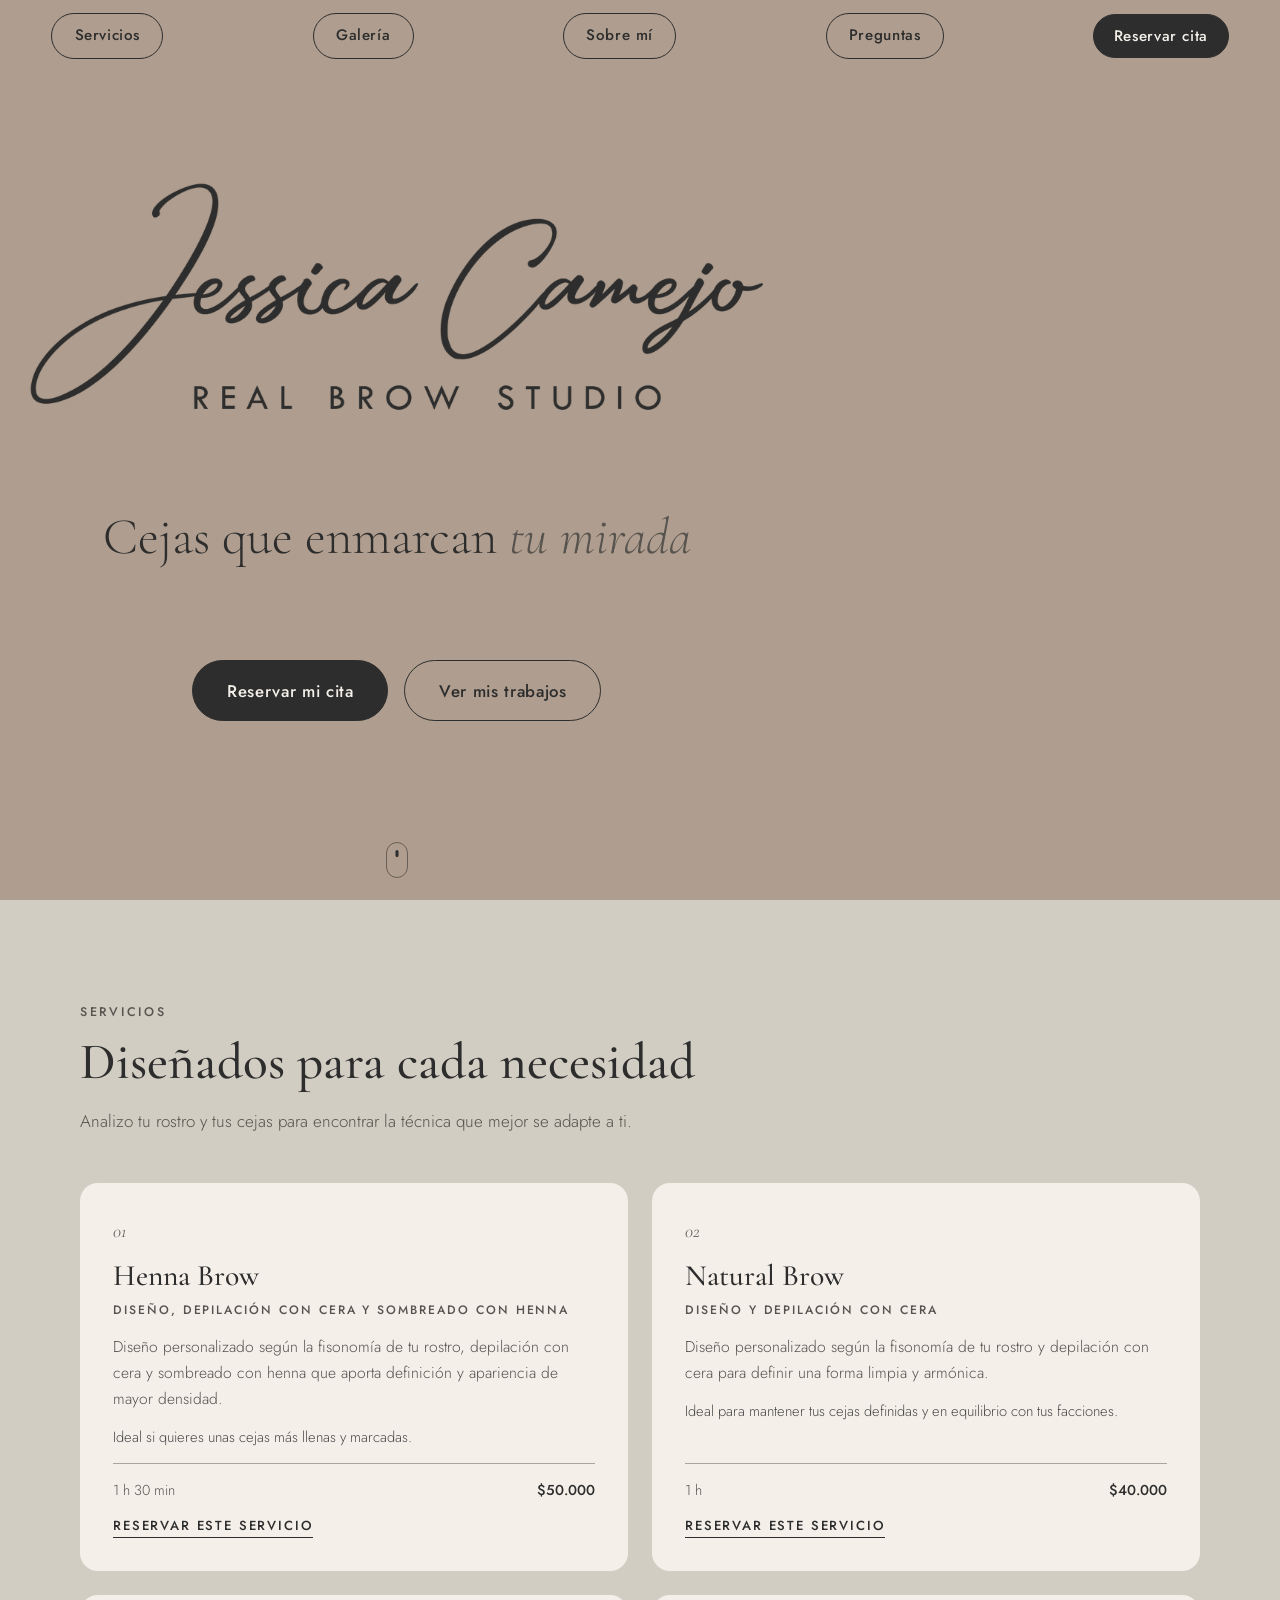
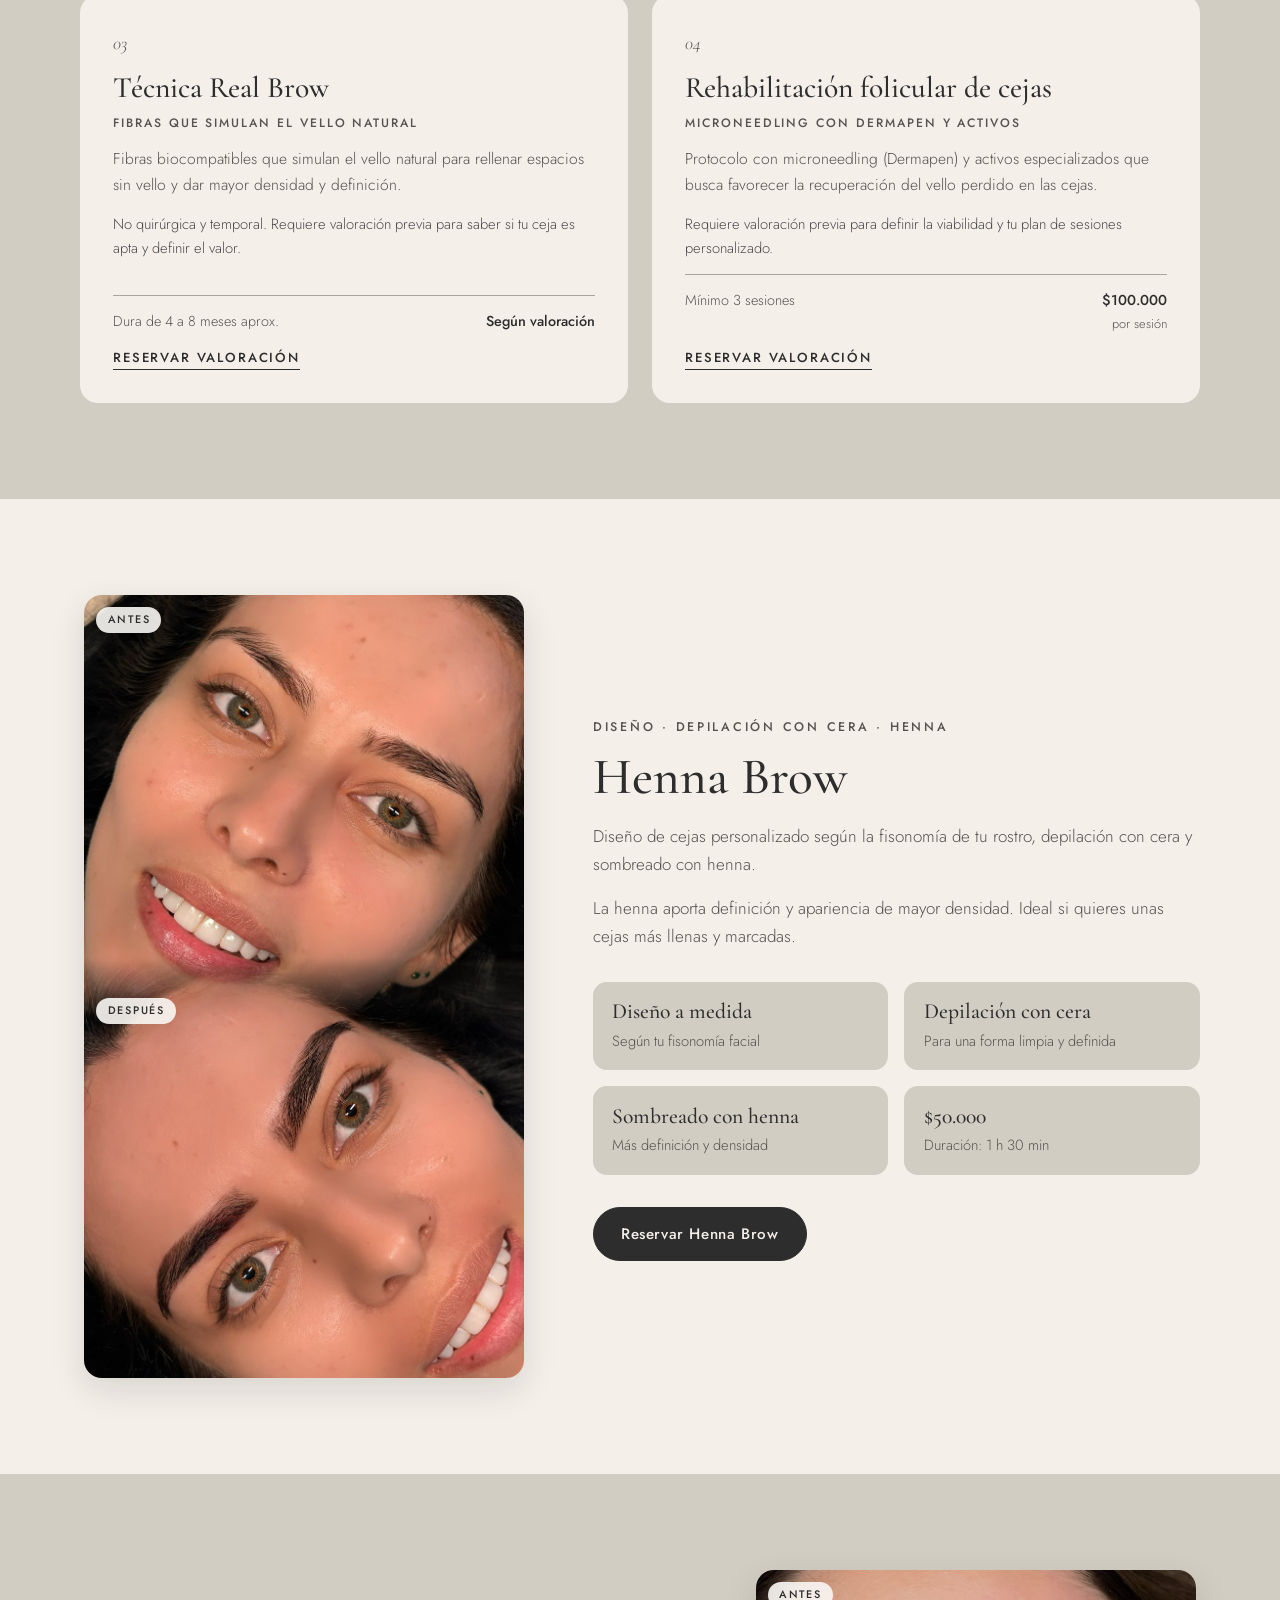
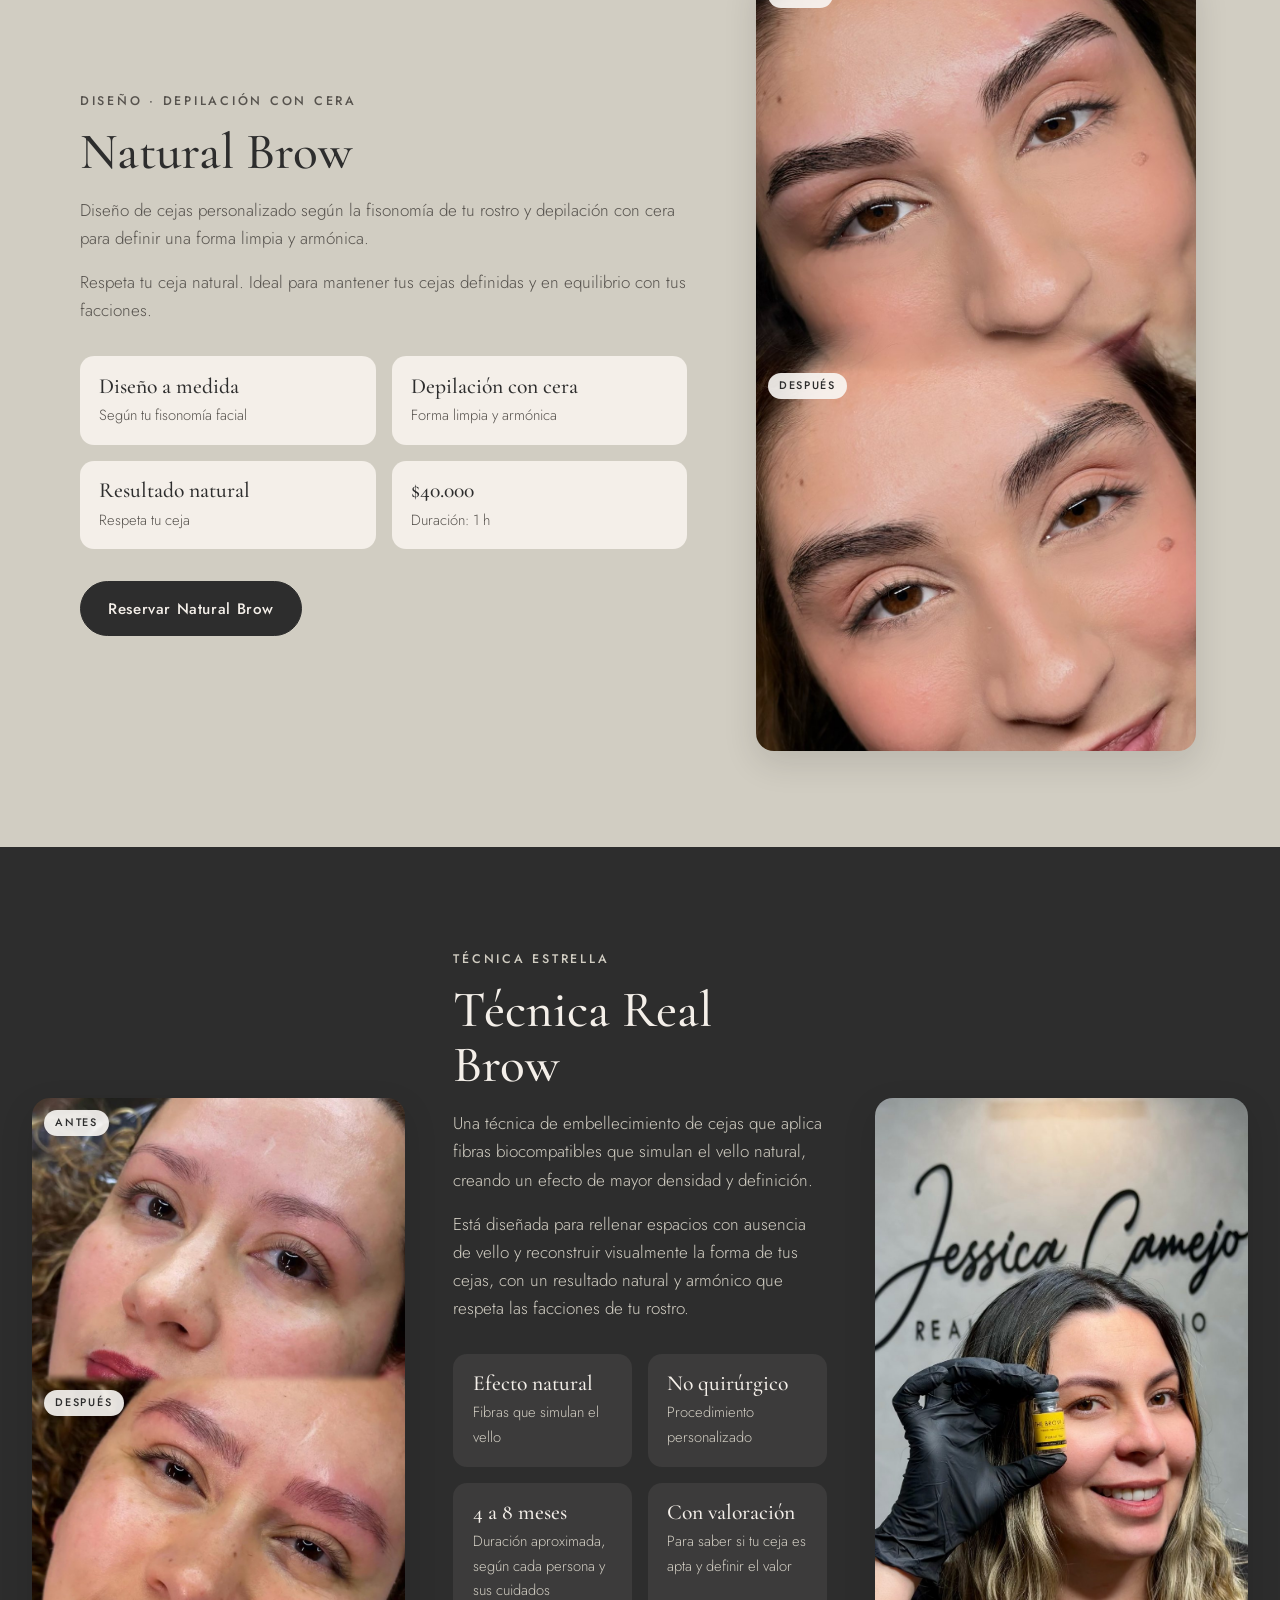
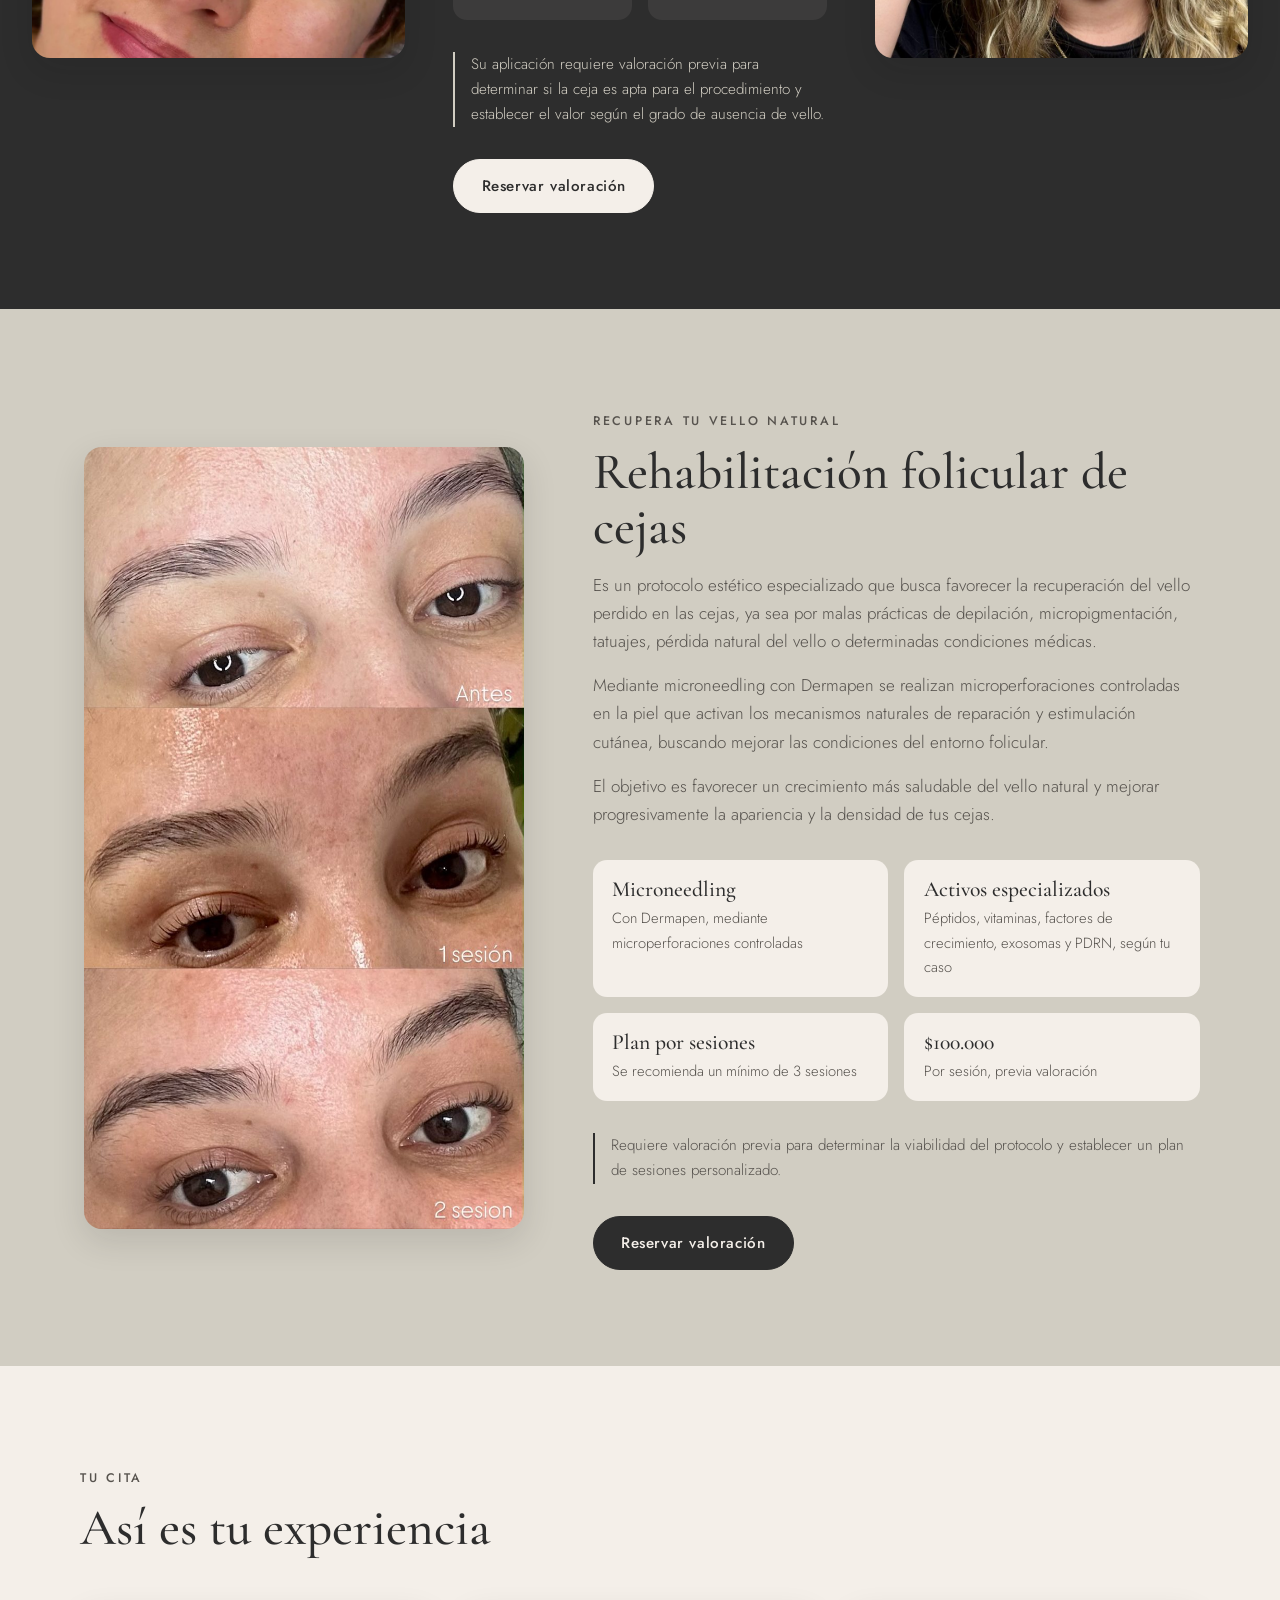
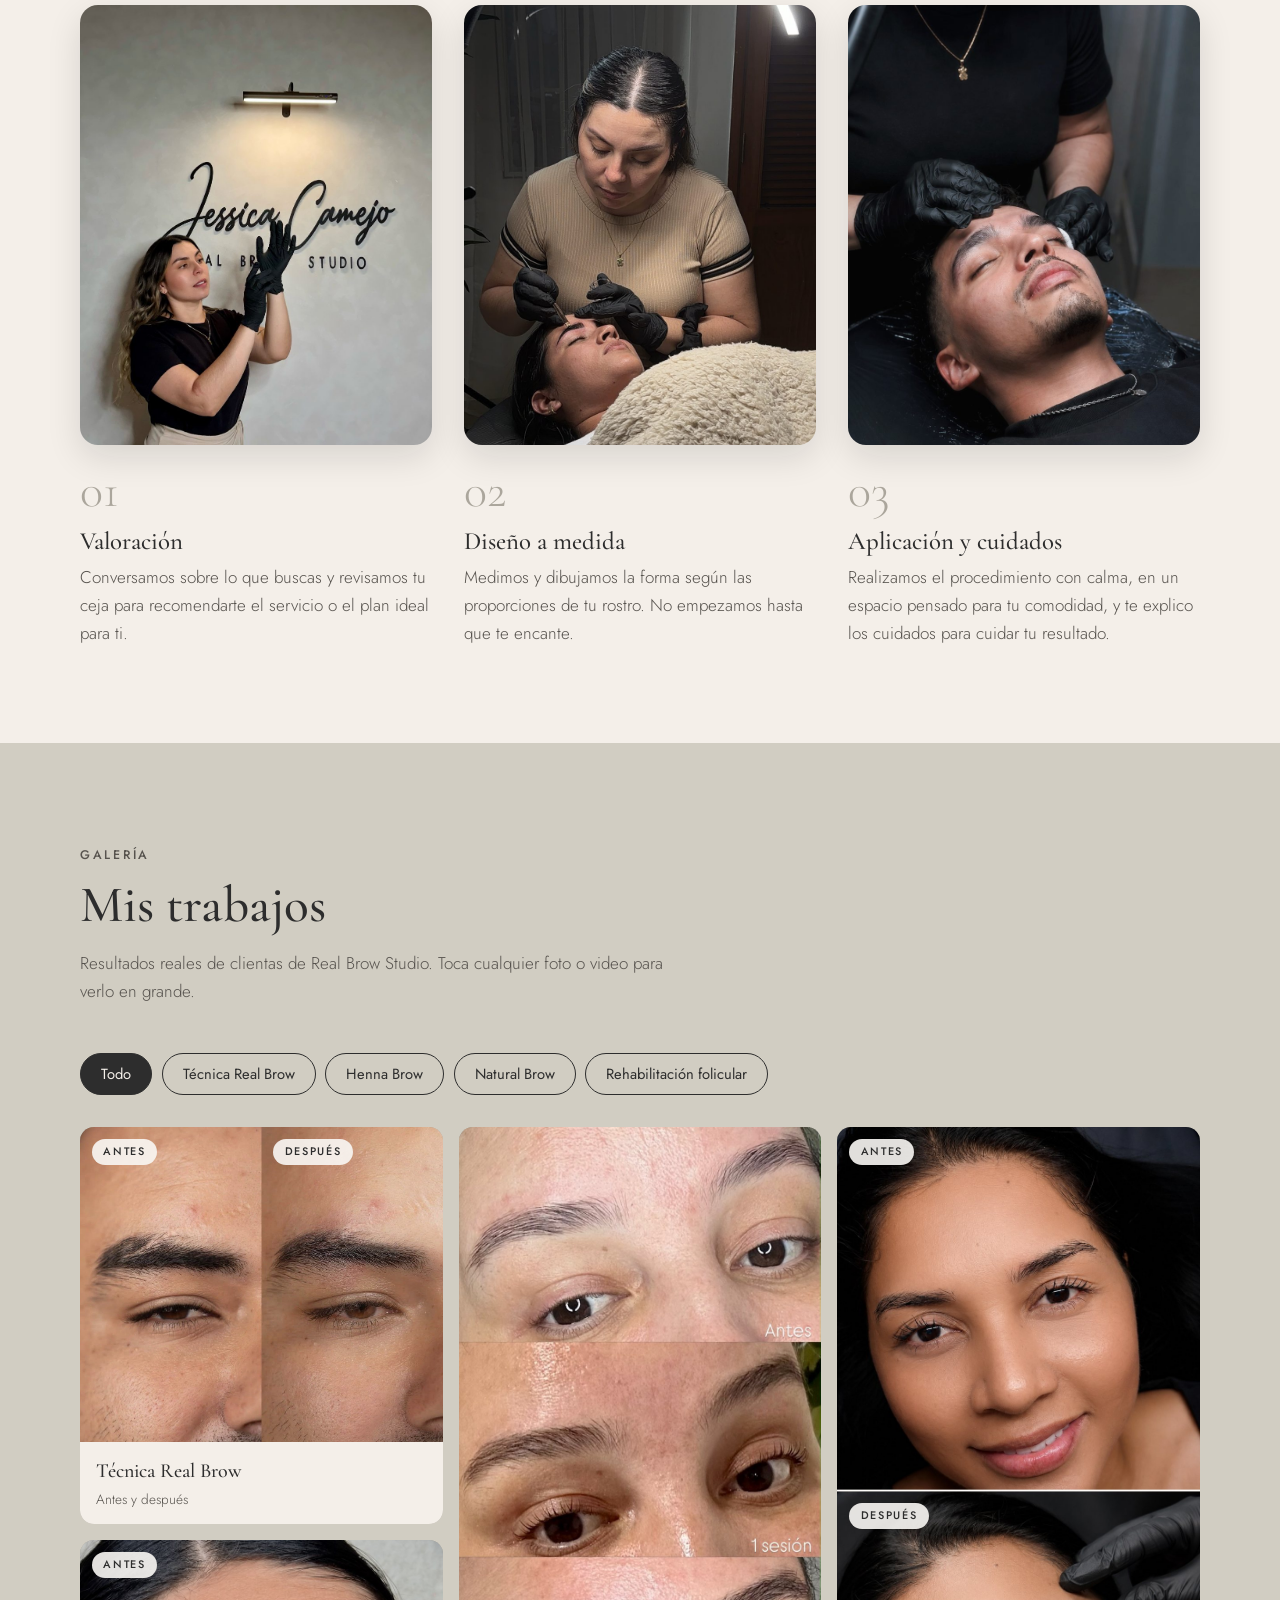
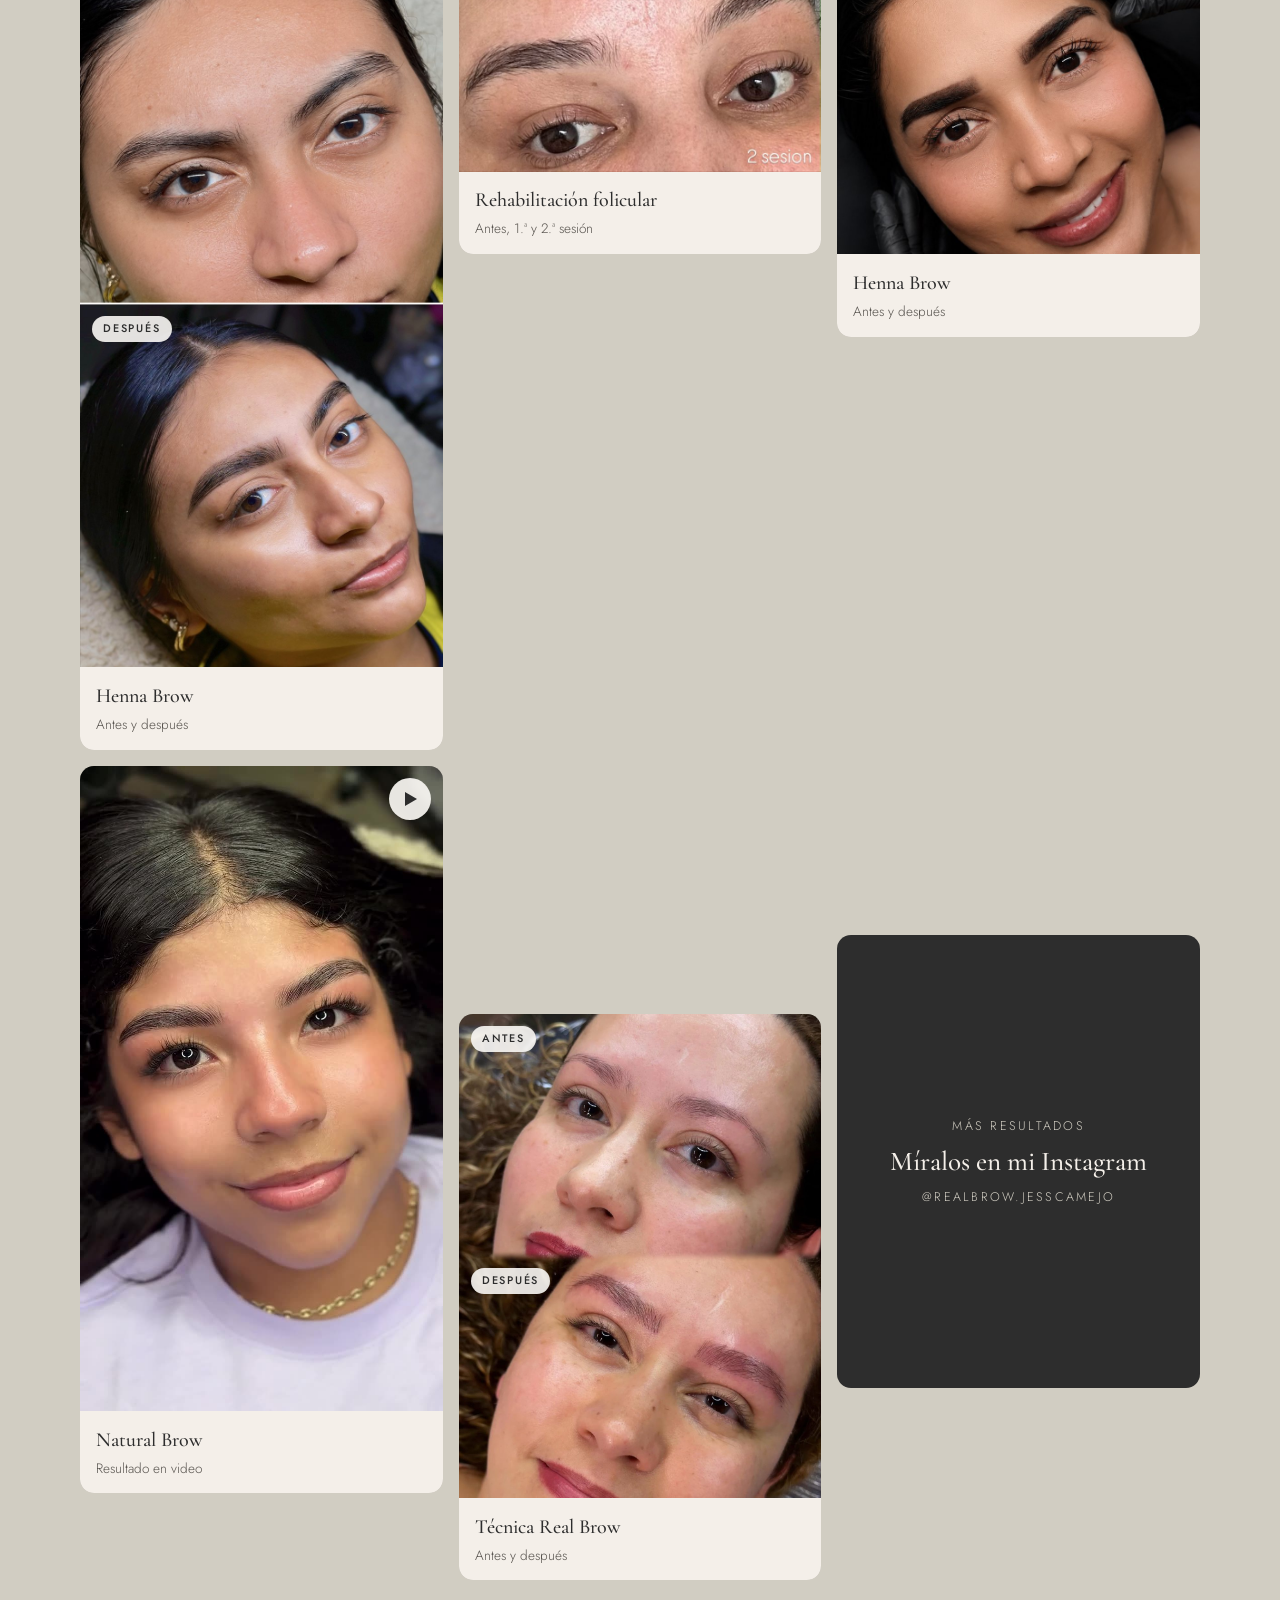
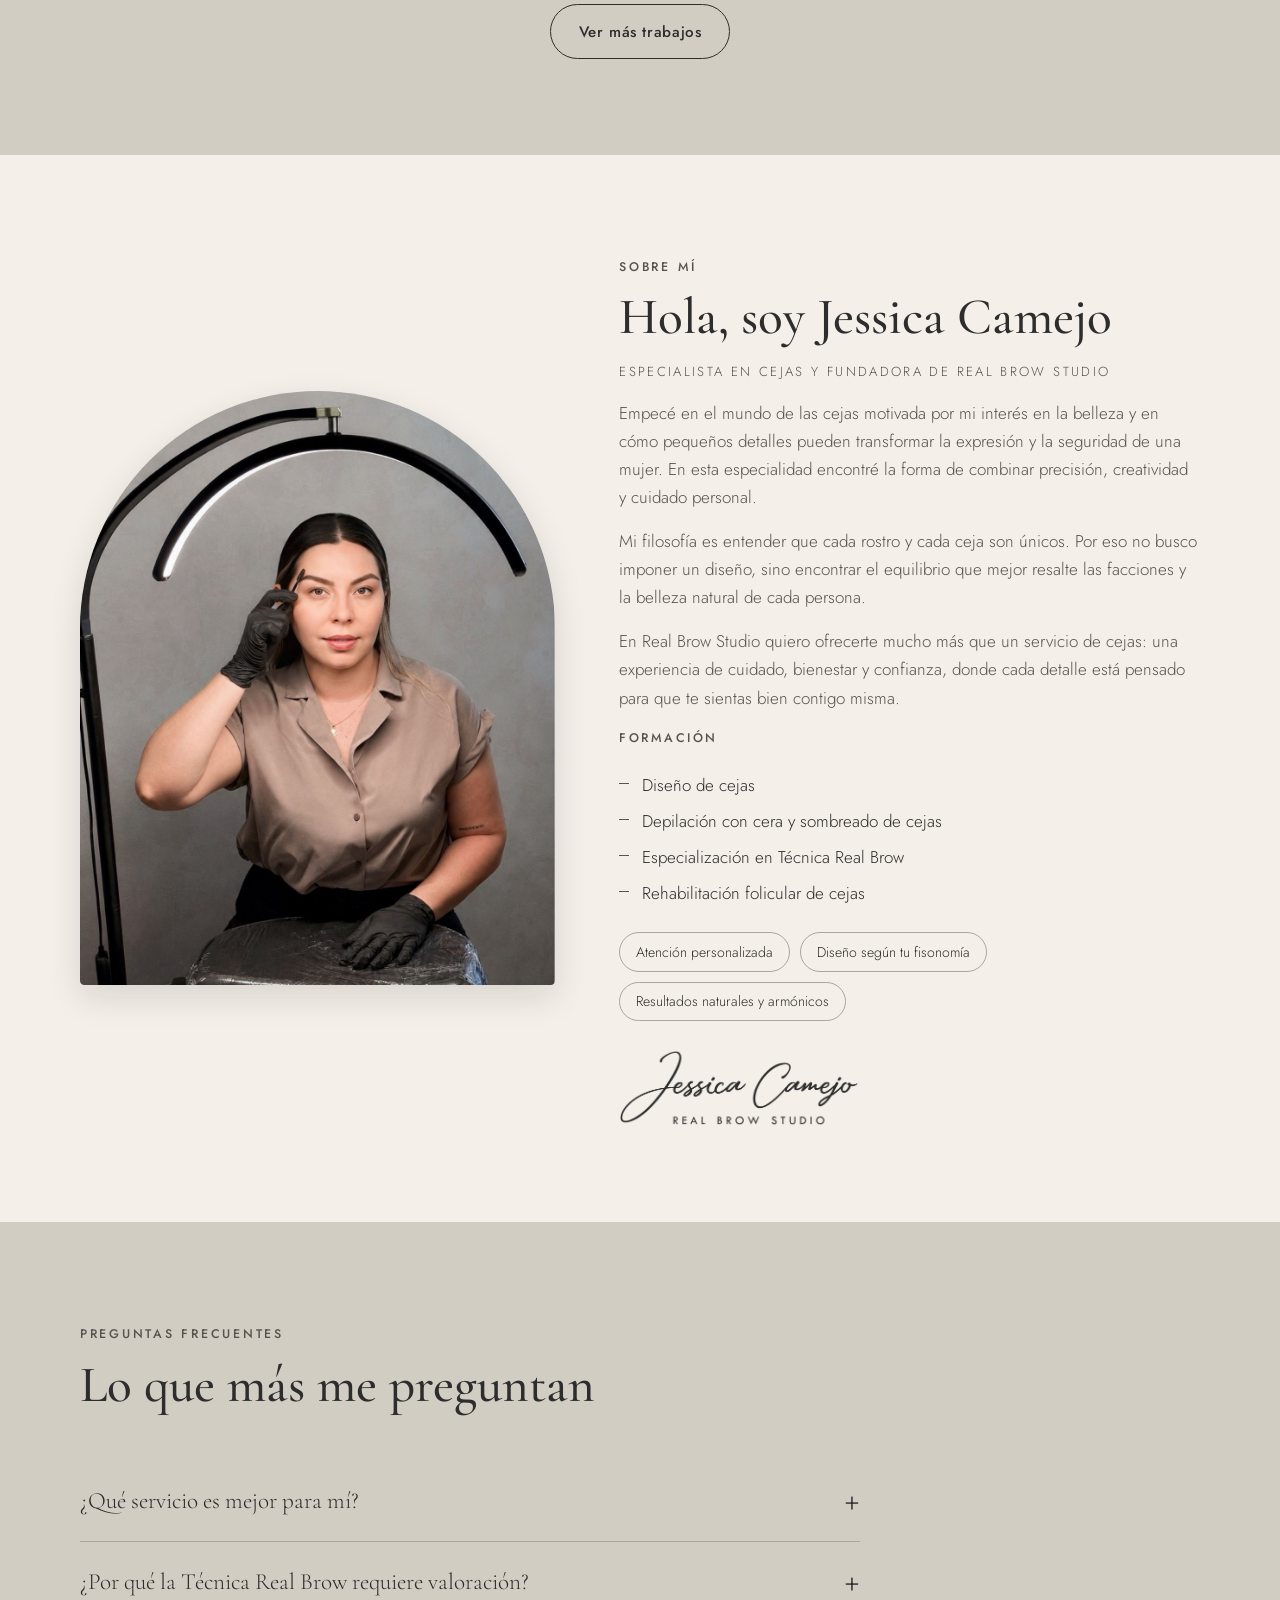
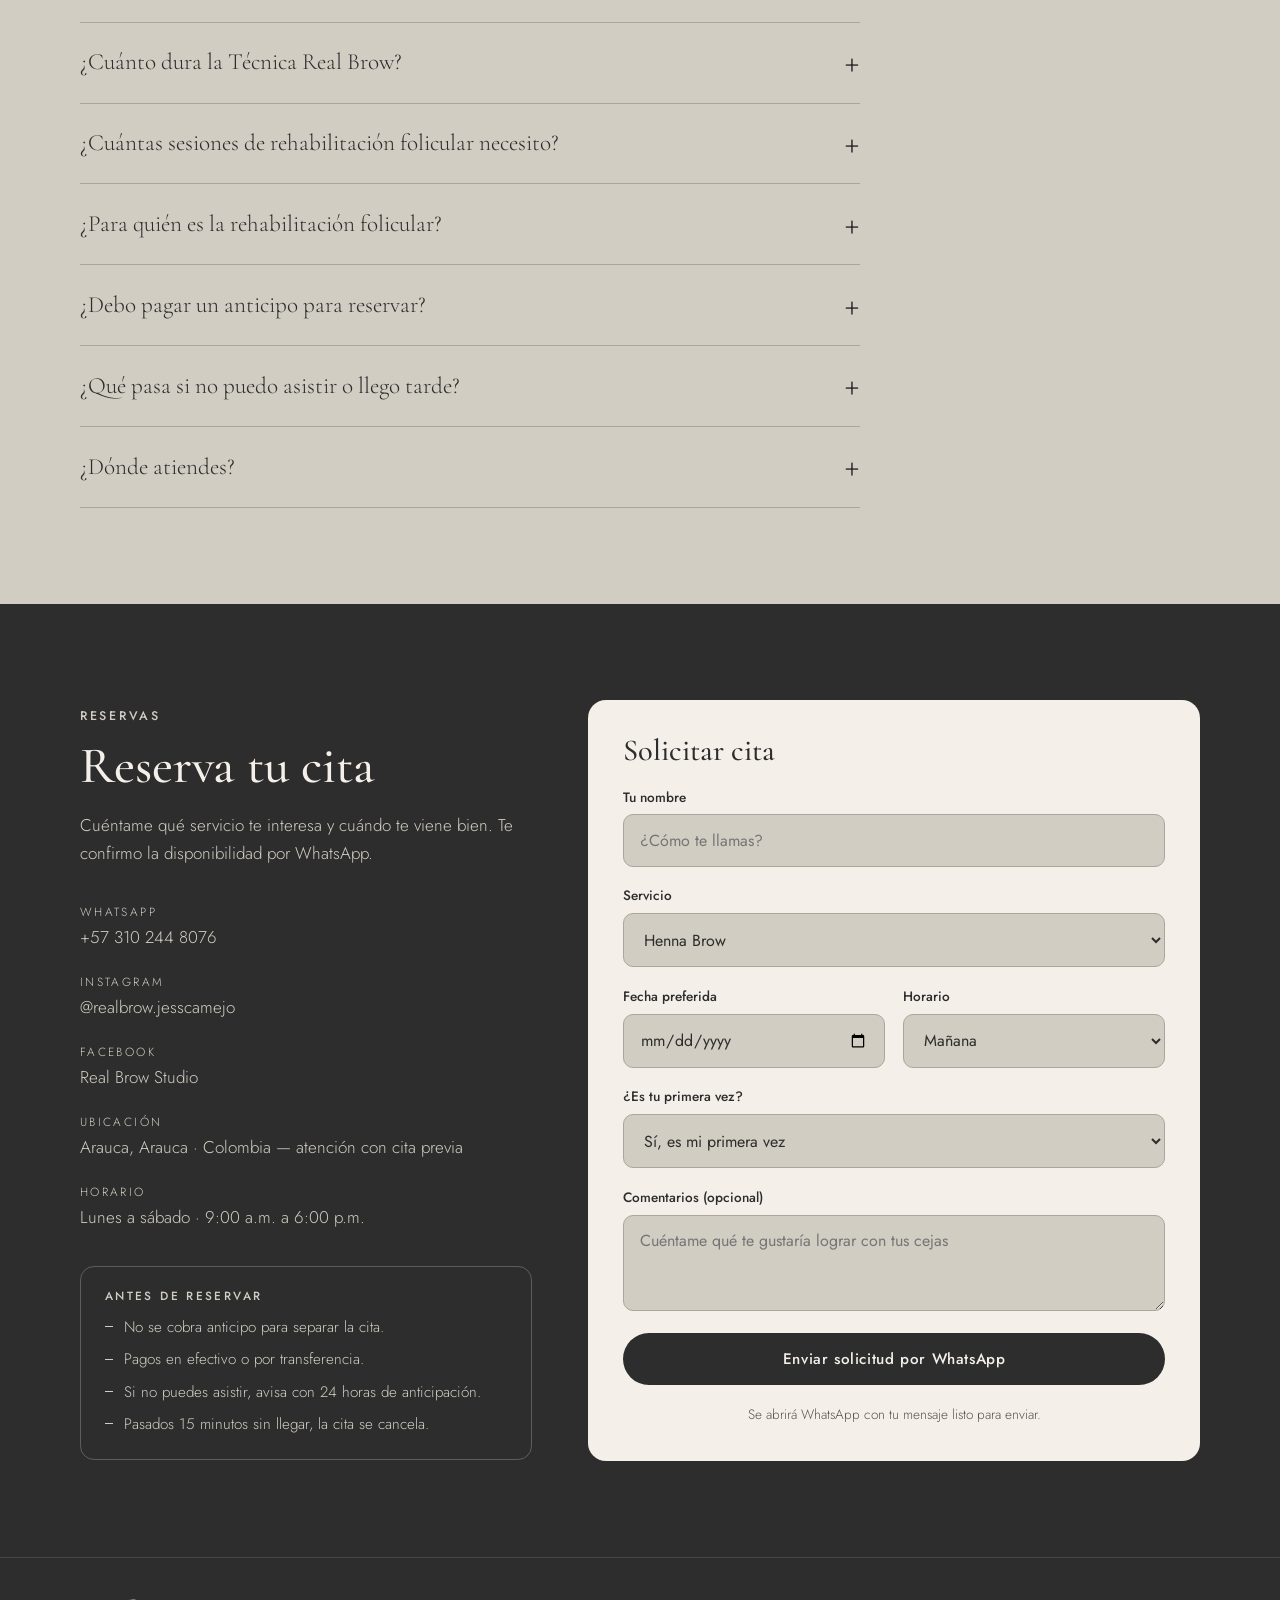
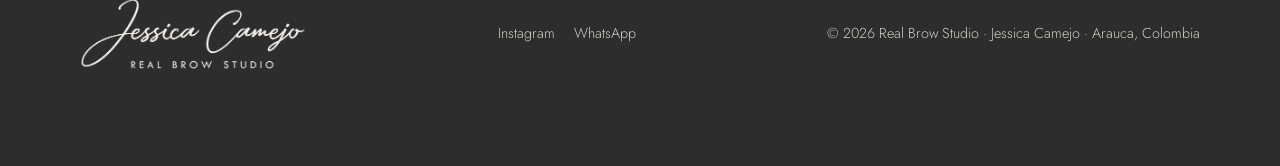
==== commit 229d3847: "Cabecera: REAL BROW STUDIO en la letra del logo en lugar de la firma Co-Authored-By: Claude Opus 5.5" ====
--- a/index.html
+++ b/index.html
@@ -55,6 +55,9 @@
   .logo{font-family:var(--serif);font-size:1.75rem;font-weight:600;color:var(--cafe);text-decoration:none;letter-spacing:.02em}
   .logo span{font-style:italic;font-weight:500;color:var(--dorado)}
   .logo img{height:50px;width:auto;display:block}
+  /* Cabecera: "REAL BROW STUDIO" con la misma letra del logo */
+  .logo-texto{font-family:var(--sans);font-weight:400;font-size:clamp(1.15rem,1.9vw,1.75rem);letter-spacing:.32em;white-space:nowrap;color:var(--cafe)}
+  @media (max-width:420px){.logo-texto{font-size:1rem;letter-spacing:.24em}}
   .pie-pagina .logo img{height:72px}
   .logo small{font-family:var(--sans);font-size:.62rem;font-weight:500;letter-spacing:.32em;text-transform:uppercase;color:var(--suave);margin-left:.45rem;vertical-align:middle}
   .menu{display:flex;gap:2rem;list-style:none;align-items:center}
@@ -300,7 +303,7 @@
 
 <header class="cabecera">
   <div class="contenedor">
-    <a href="#inicio" class="logo"><img src="imagenes/logo-real-brow.png" alt="Jessica Camejo · Real Brow Studio" width="1000" height="318"></a>
+    <a href="#inicio" class="logo logo-texto" aria-label="Real Brow Studio, ir al inicio">REAL BROW STUDIO</a>
     <button class="boton-menu" aria-label="Abrir menú" aria-expanded="false" aria-controls="menu">
       <span></span><span></span><span></span>
     </button>
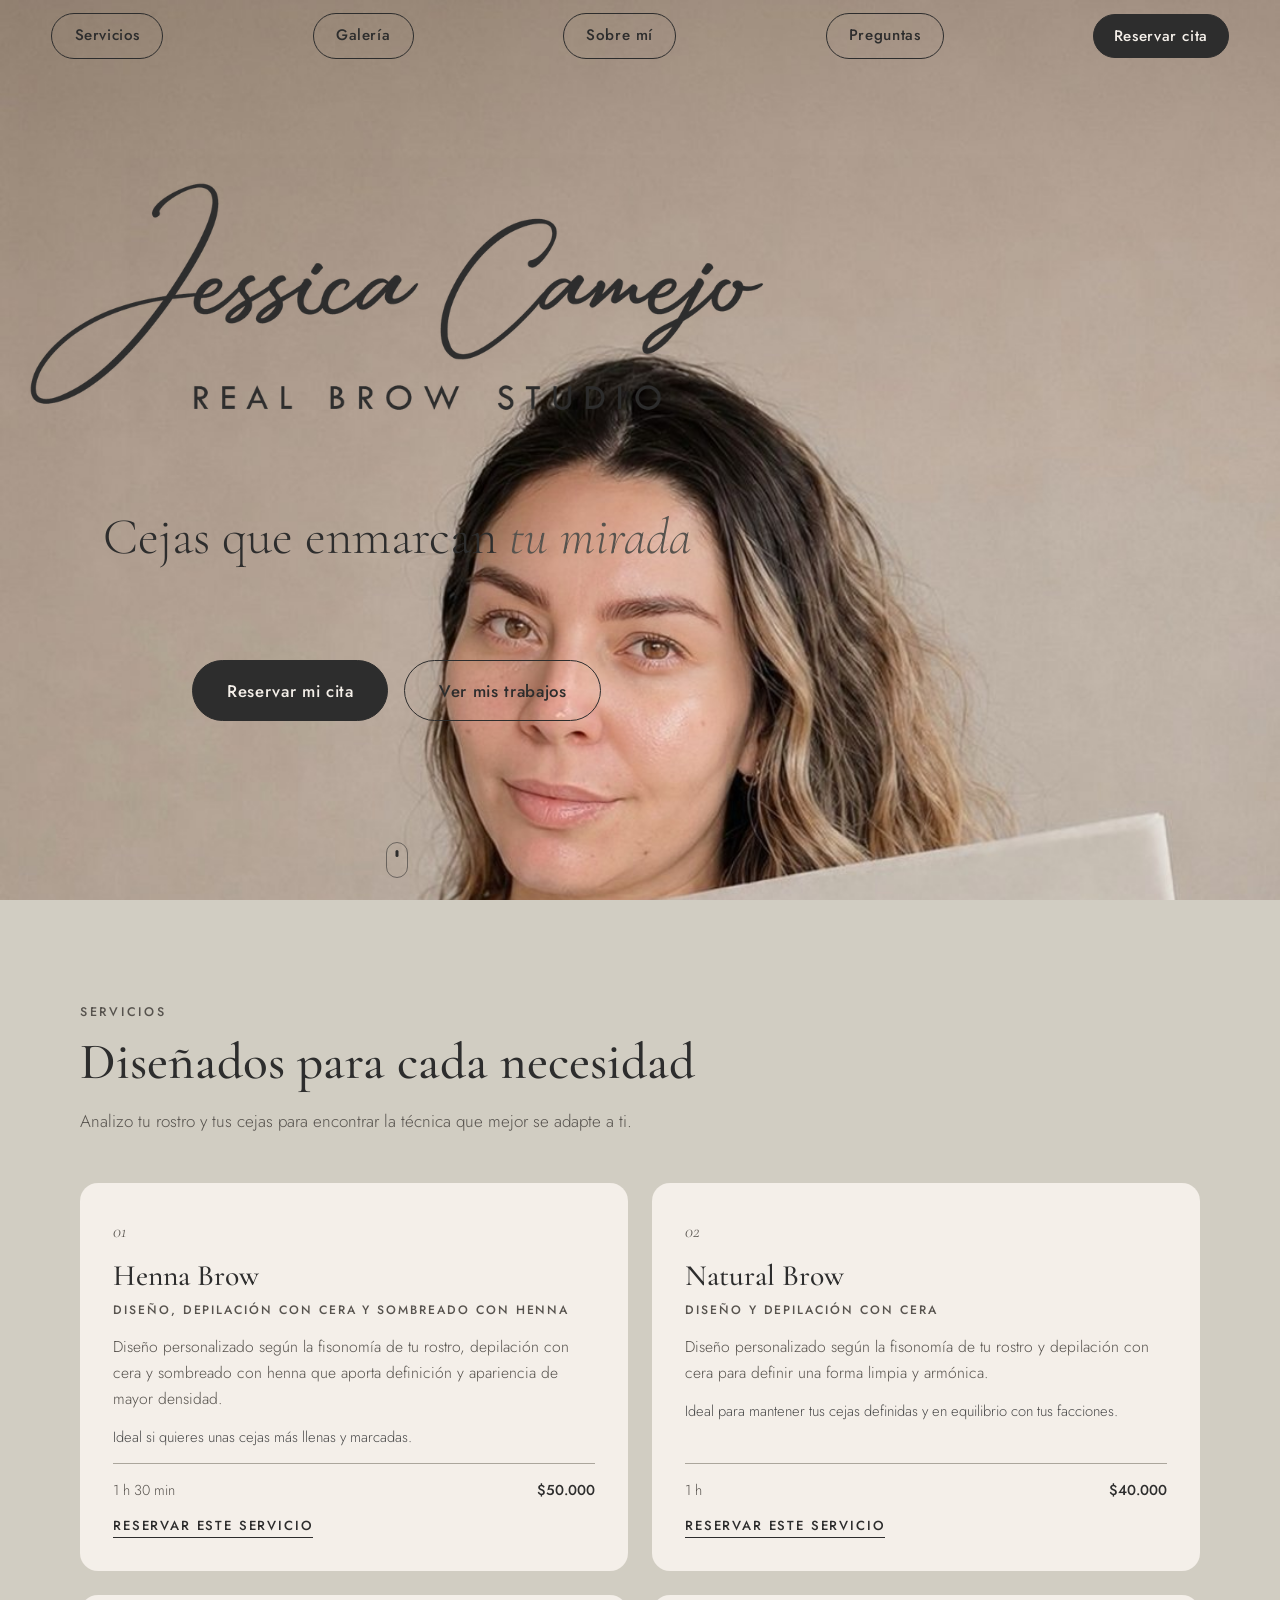
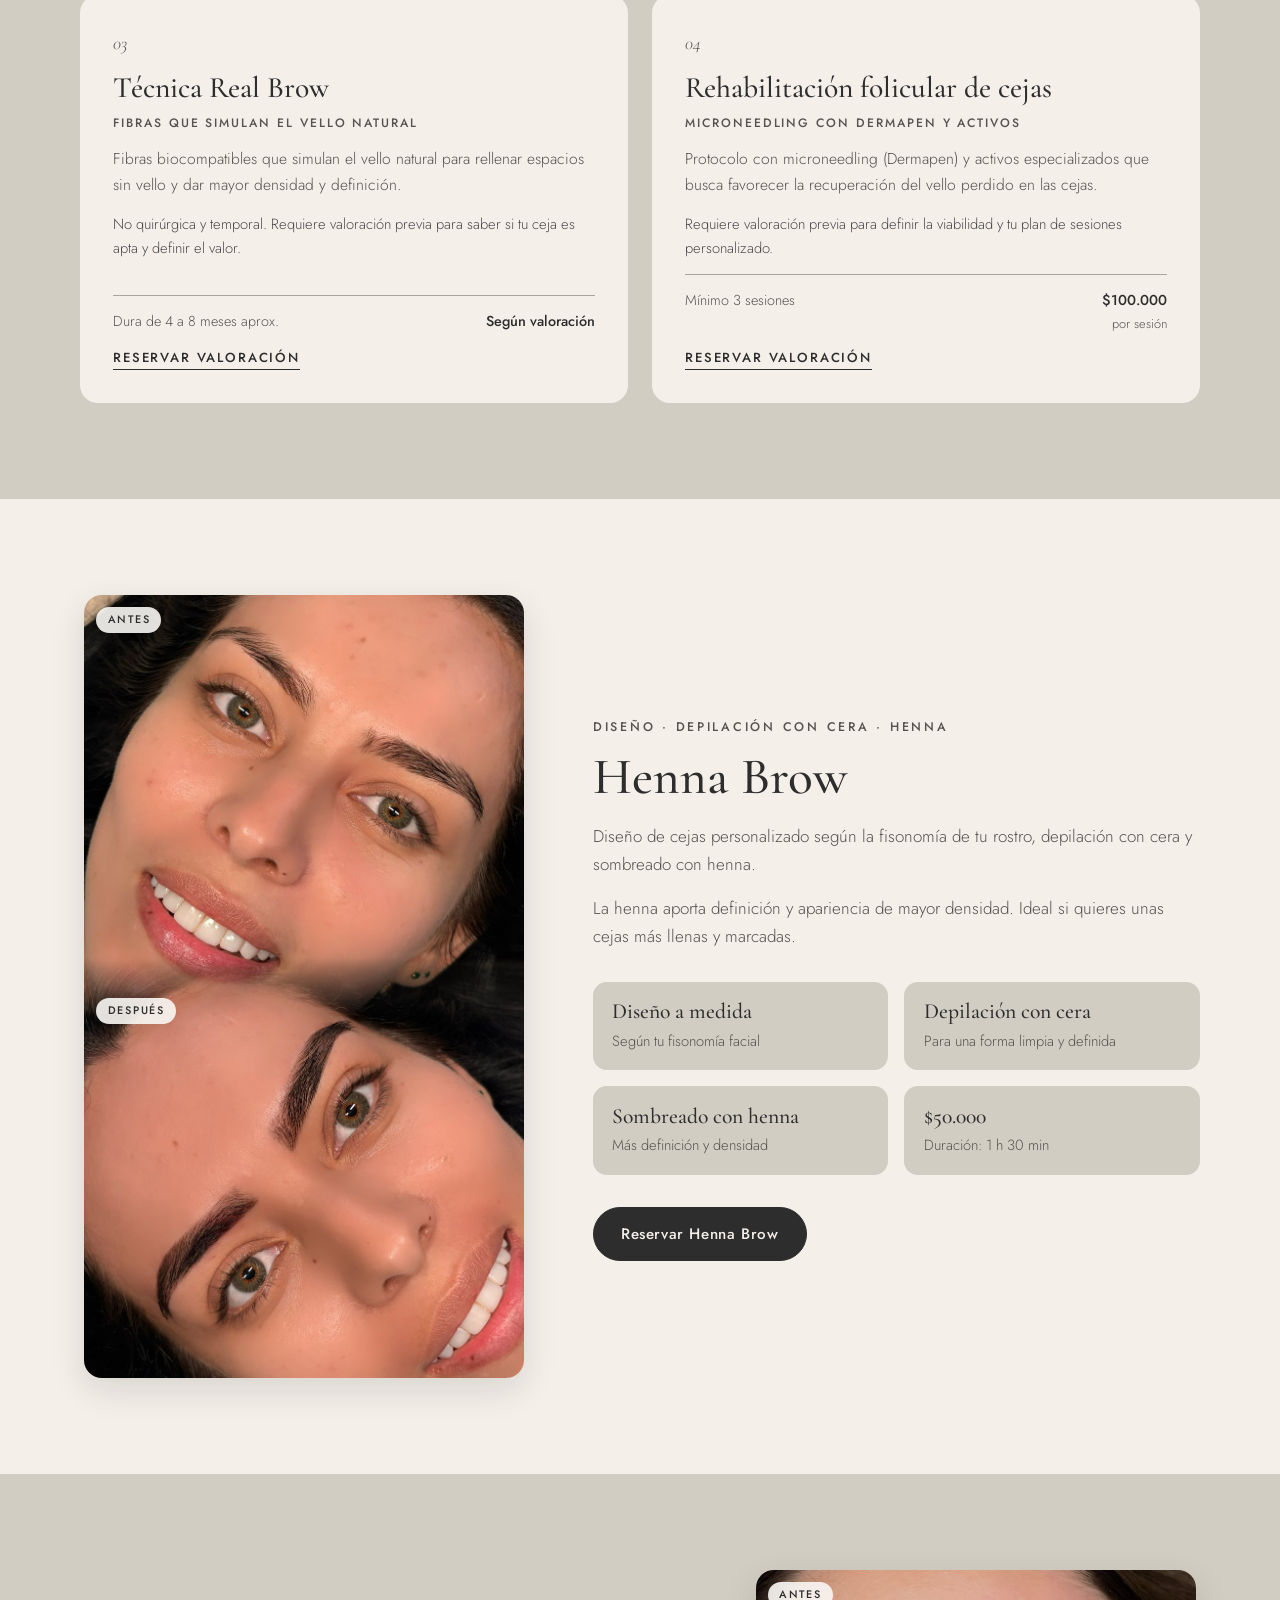
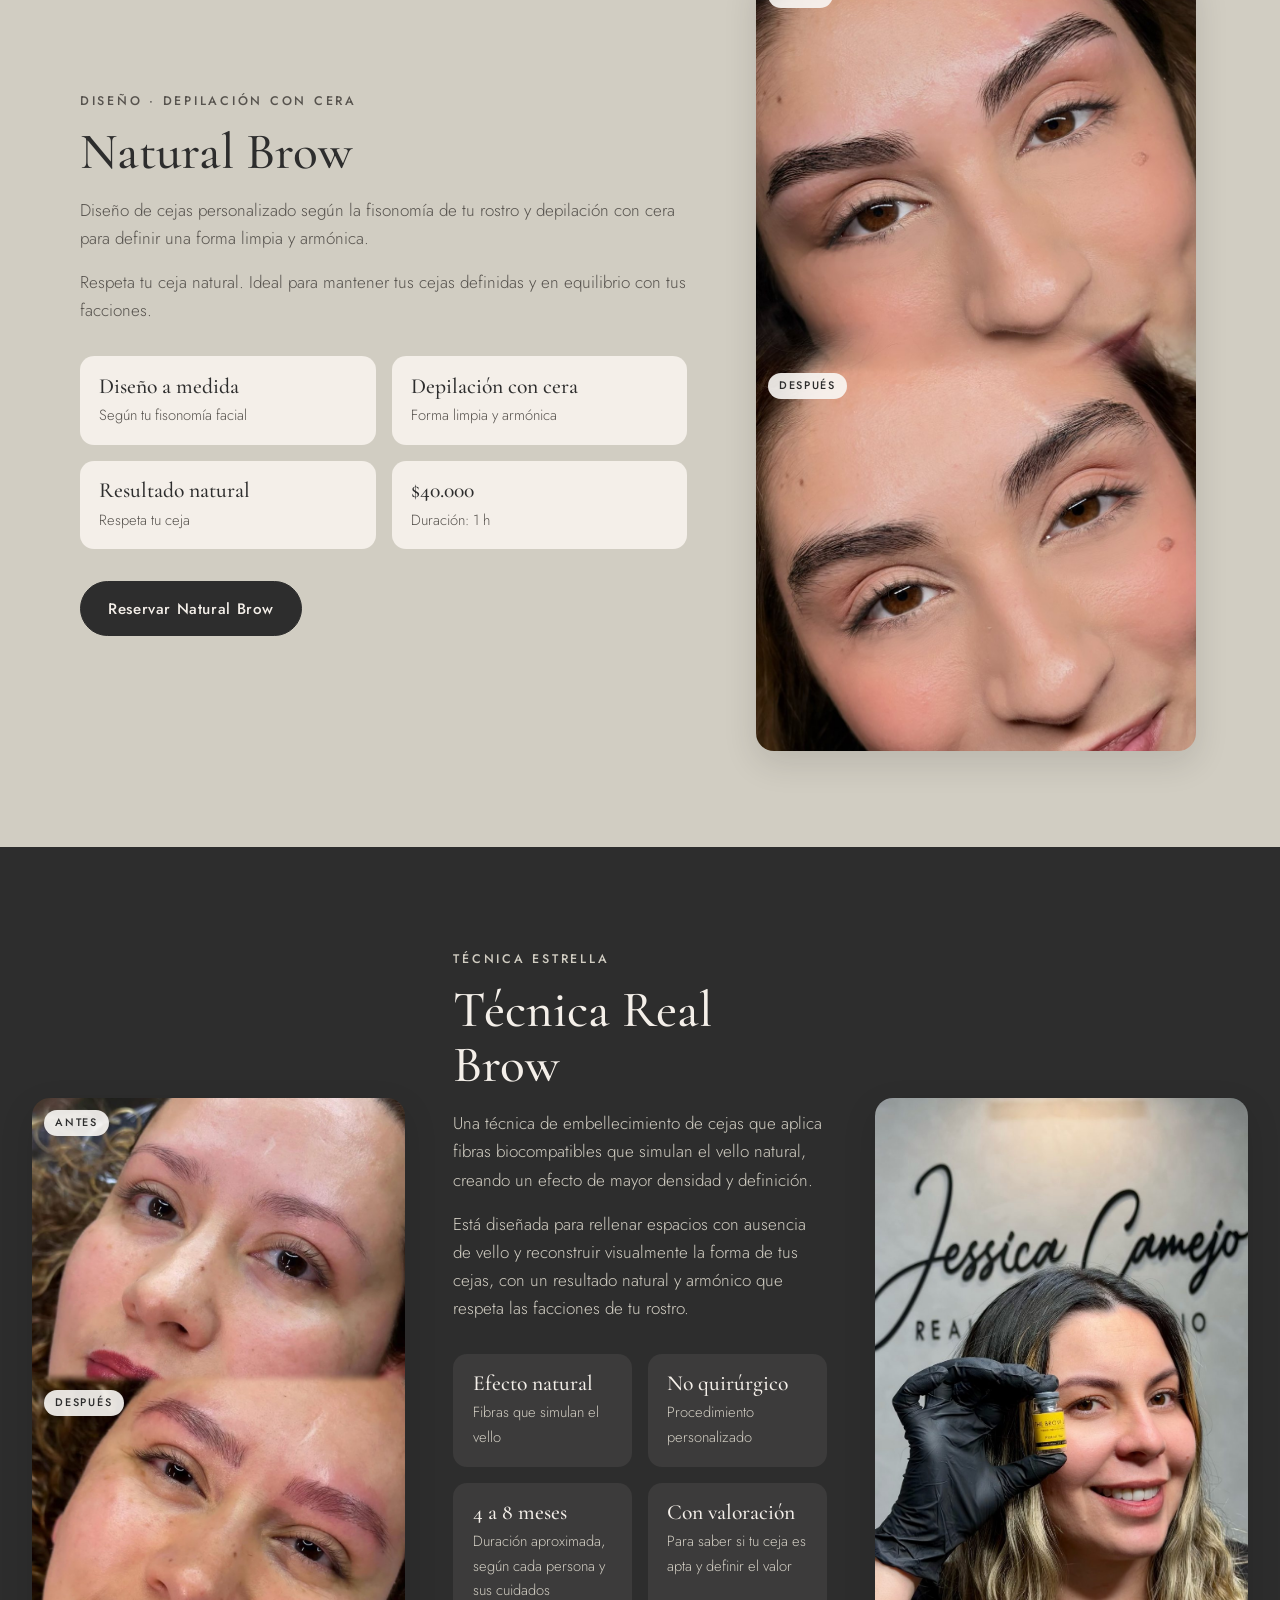
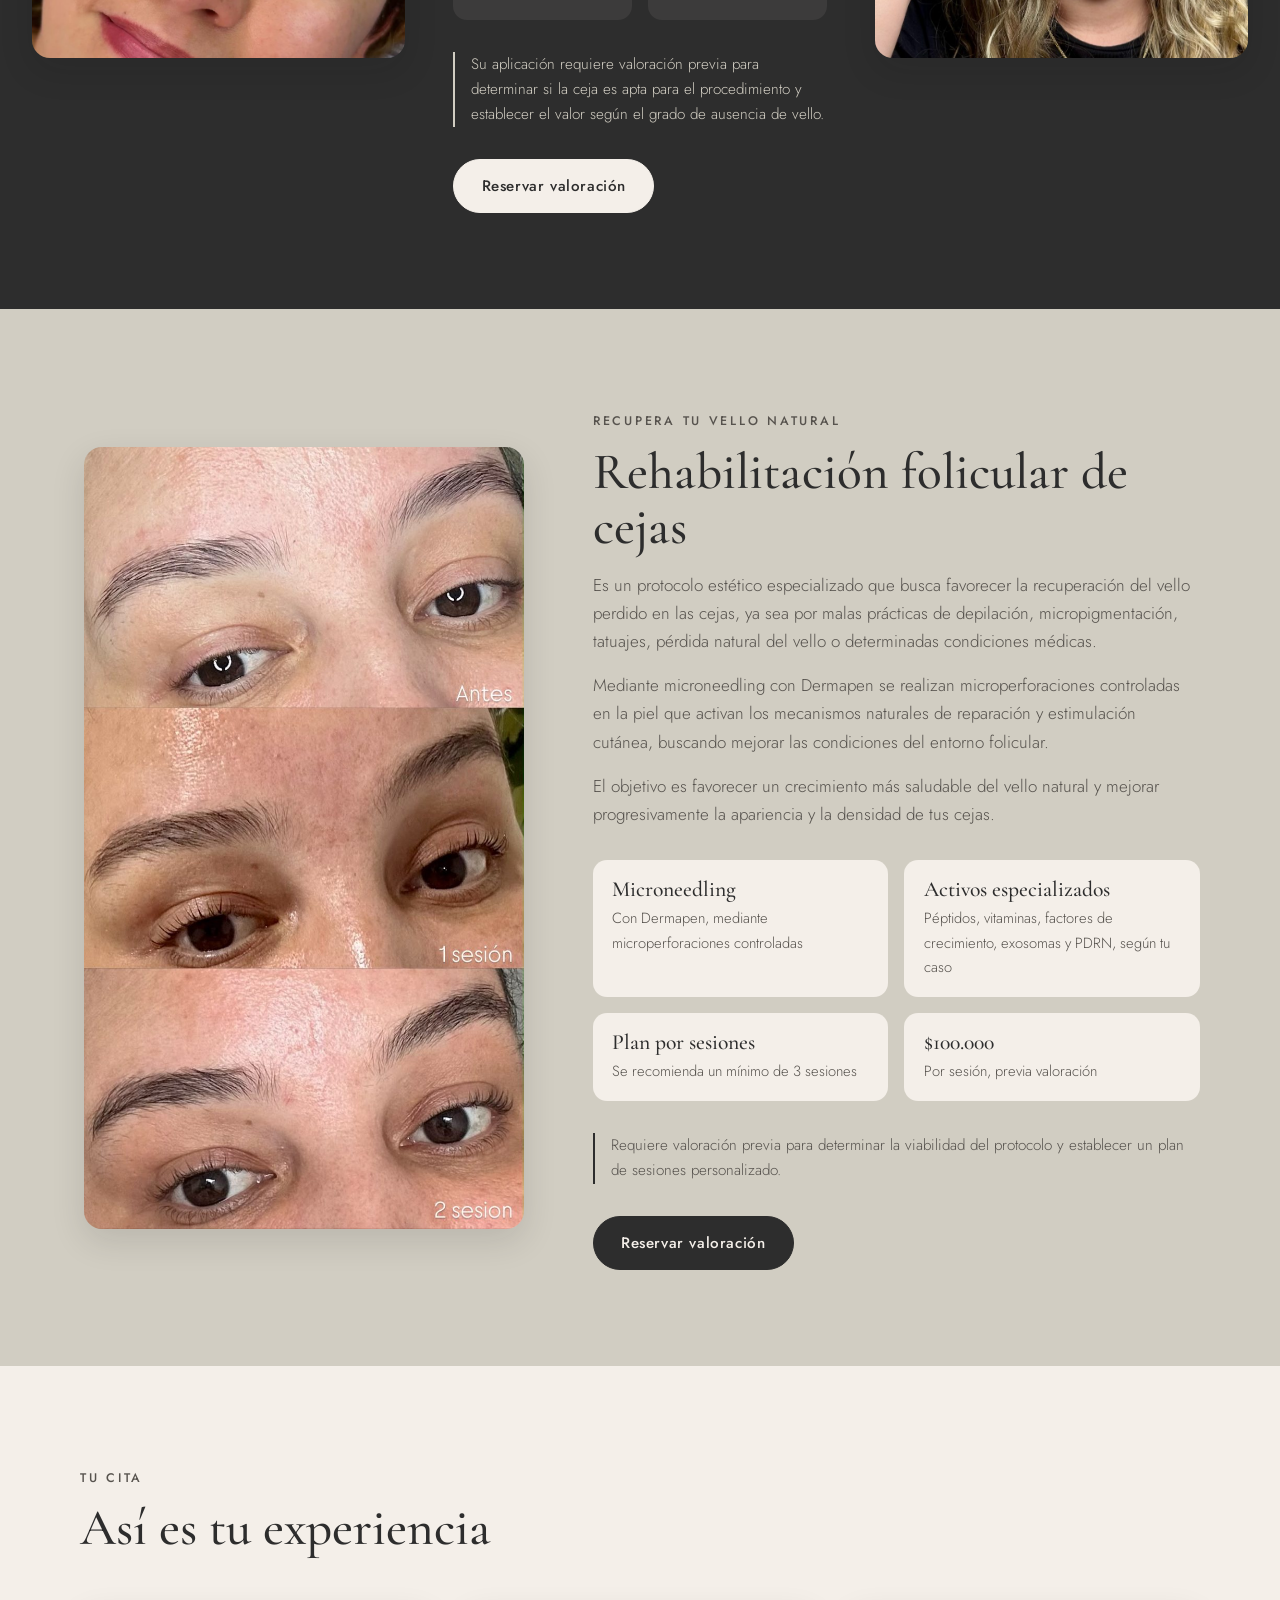
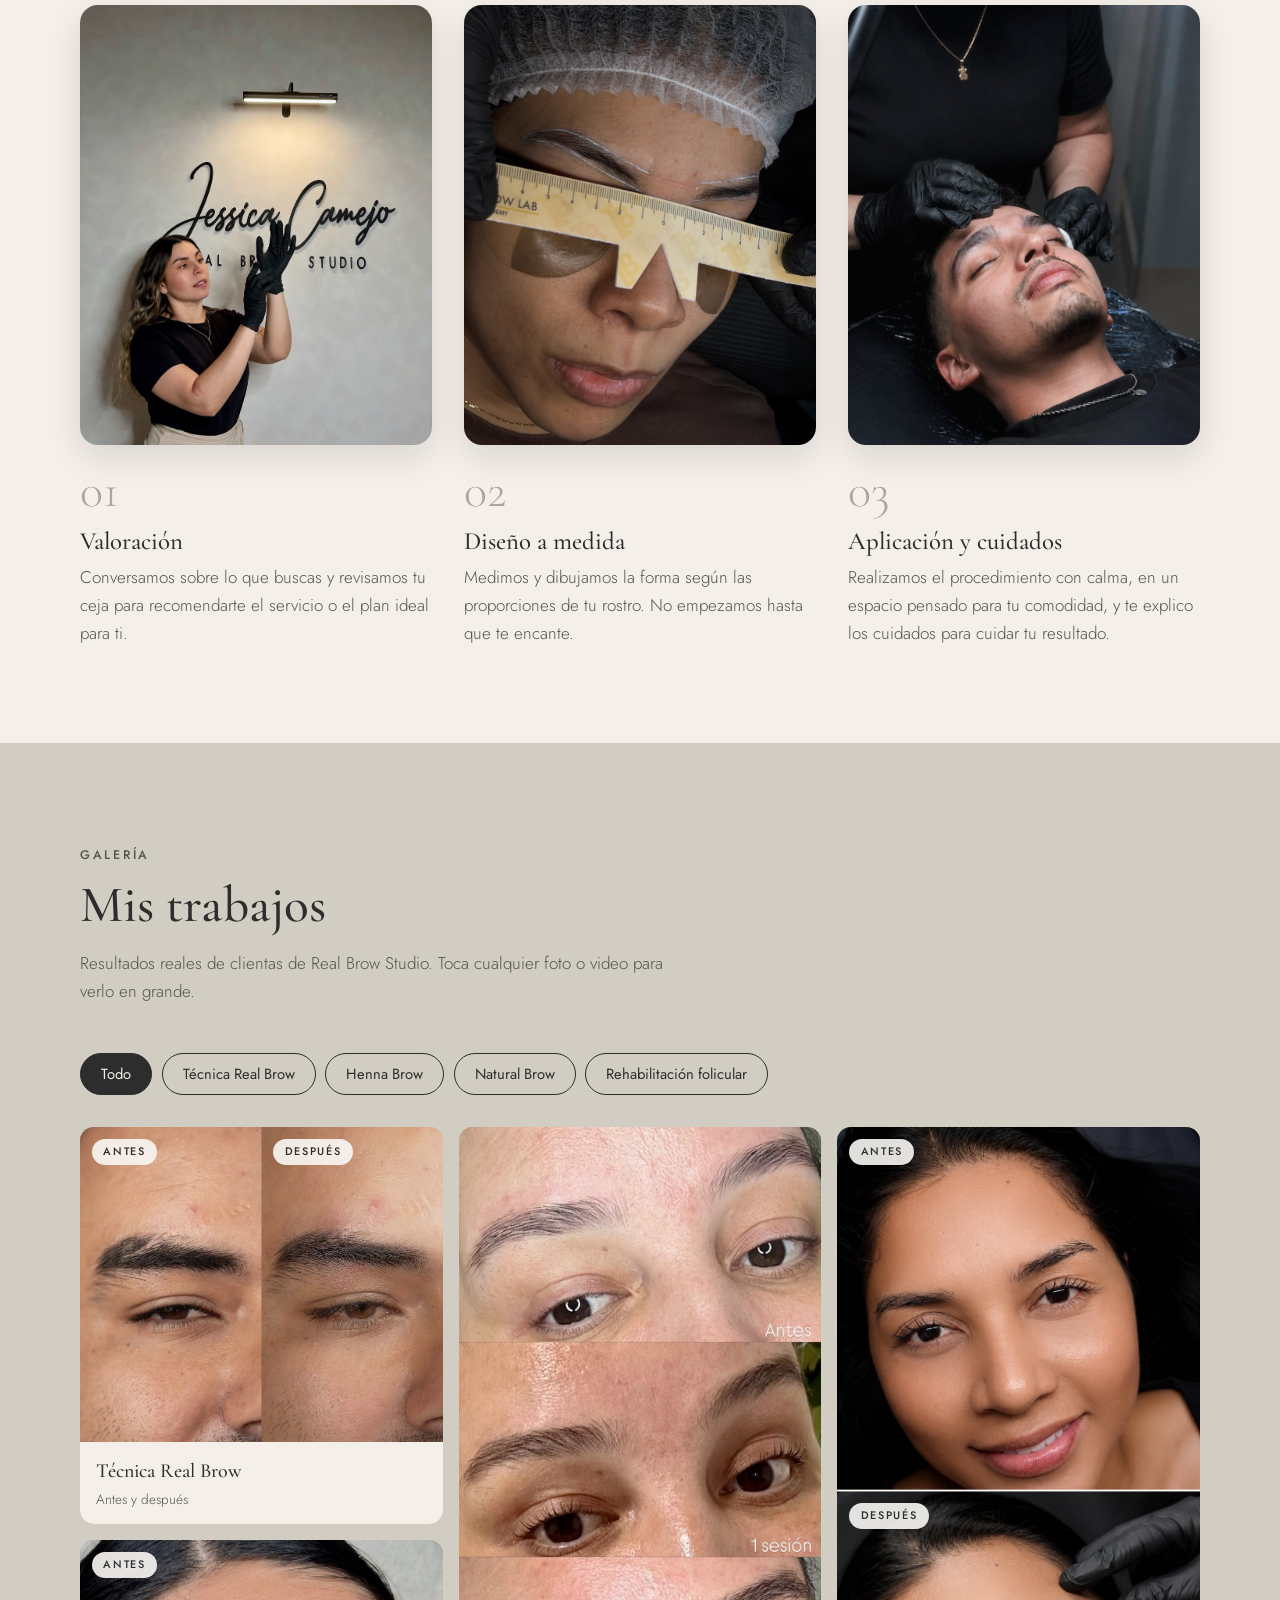
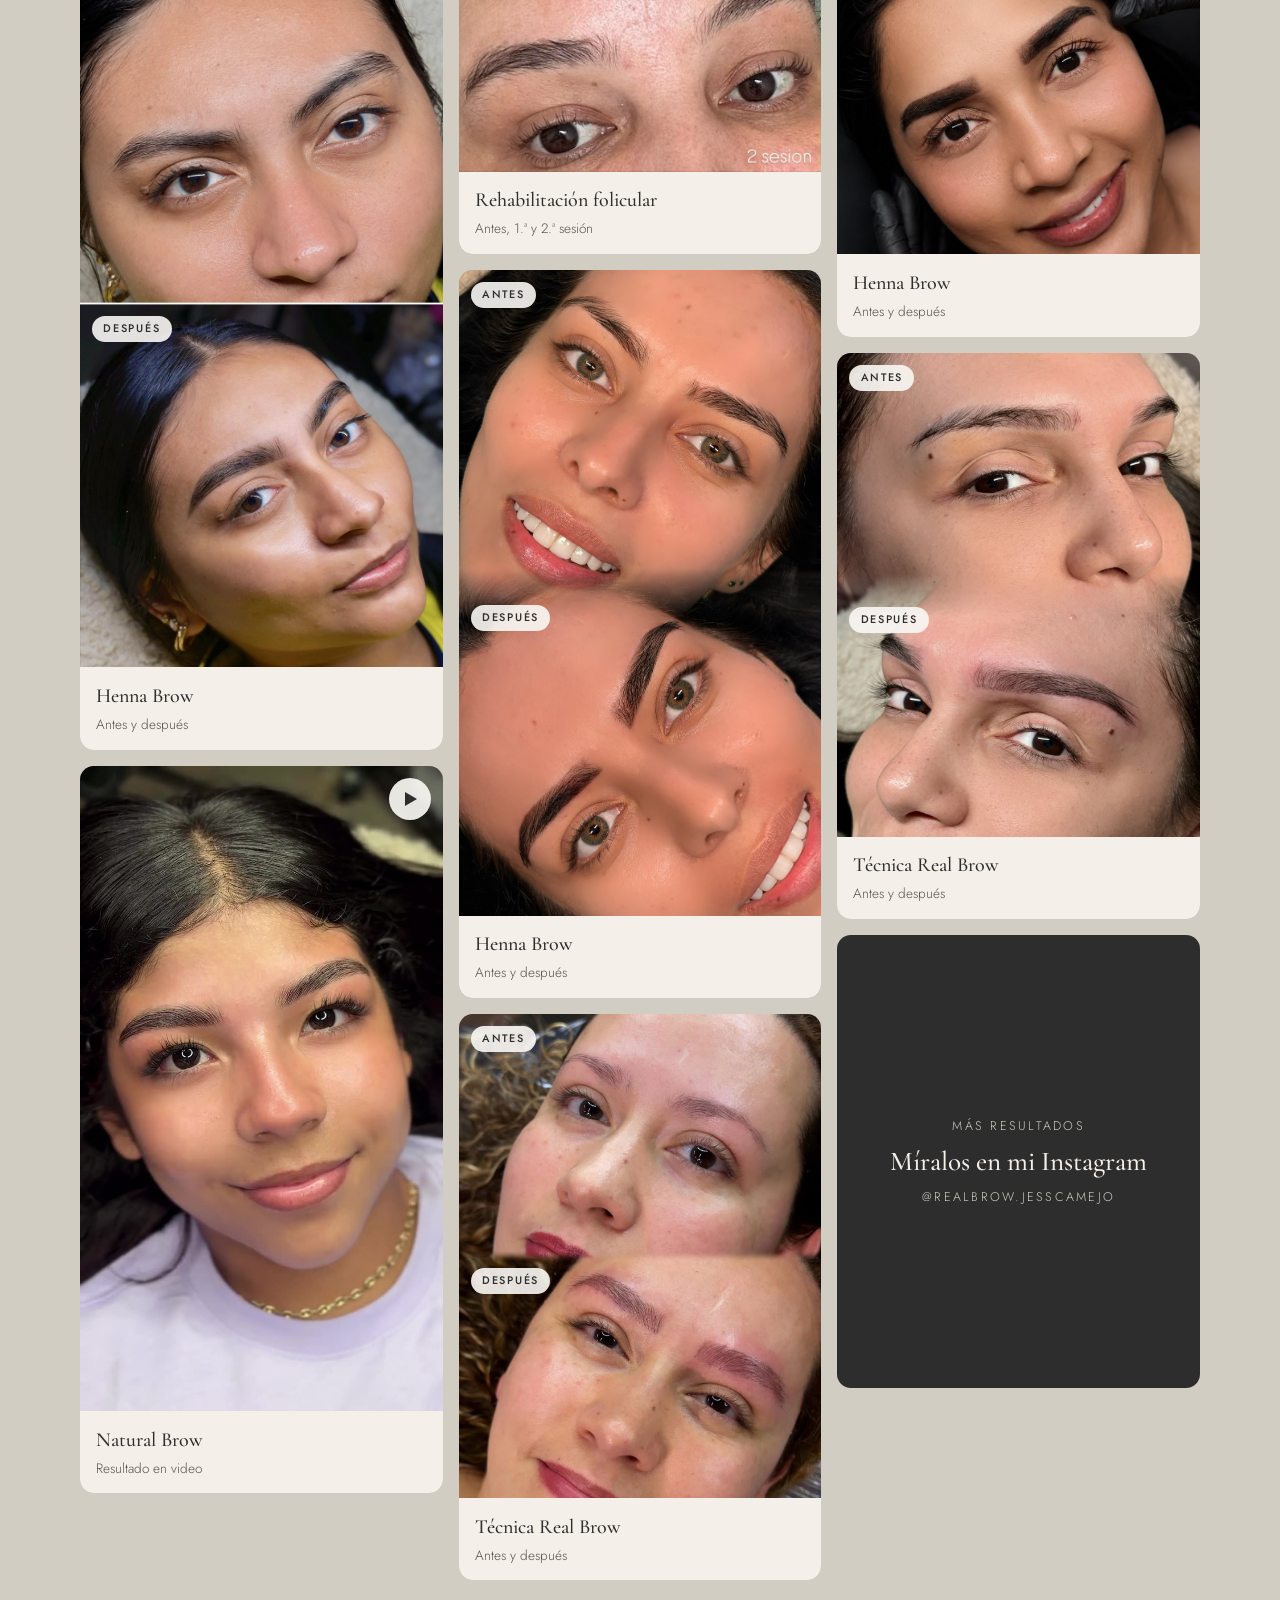
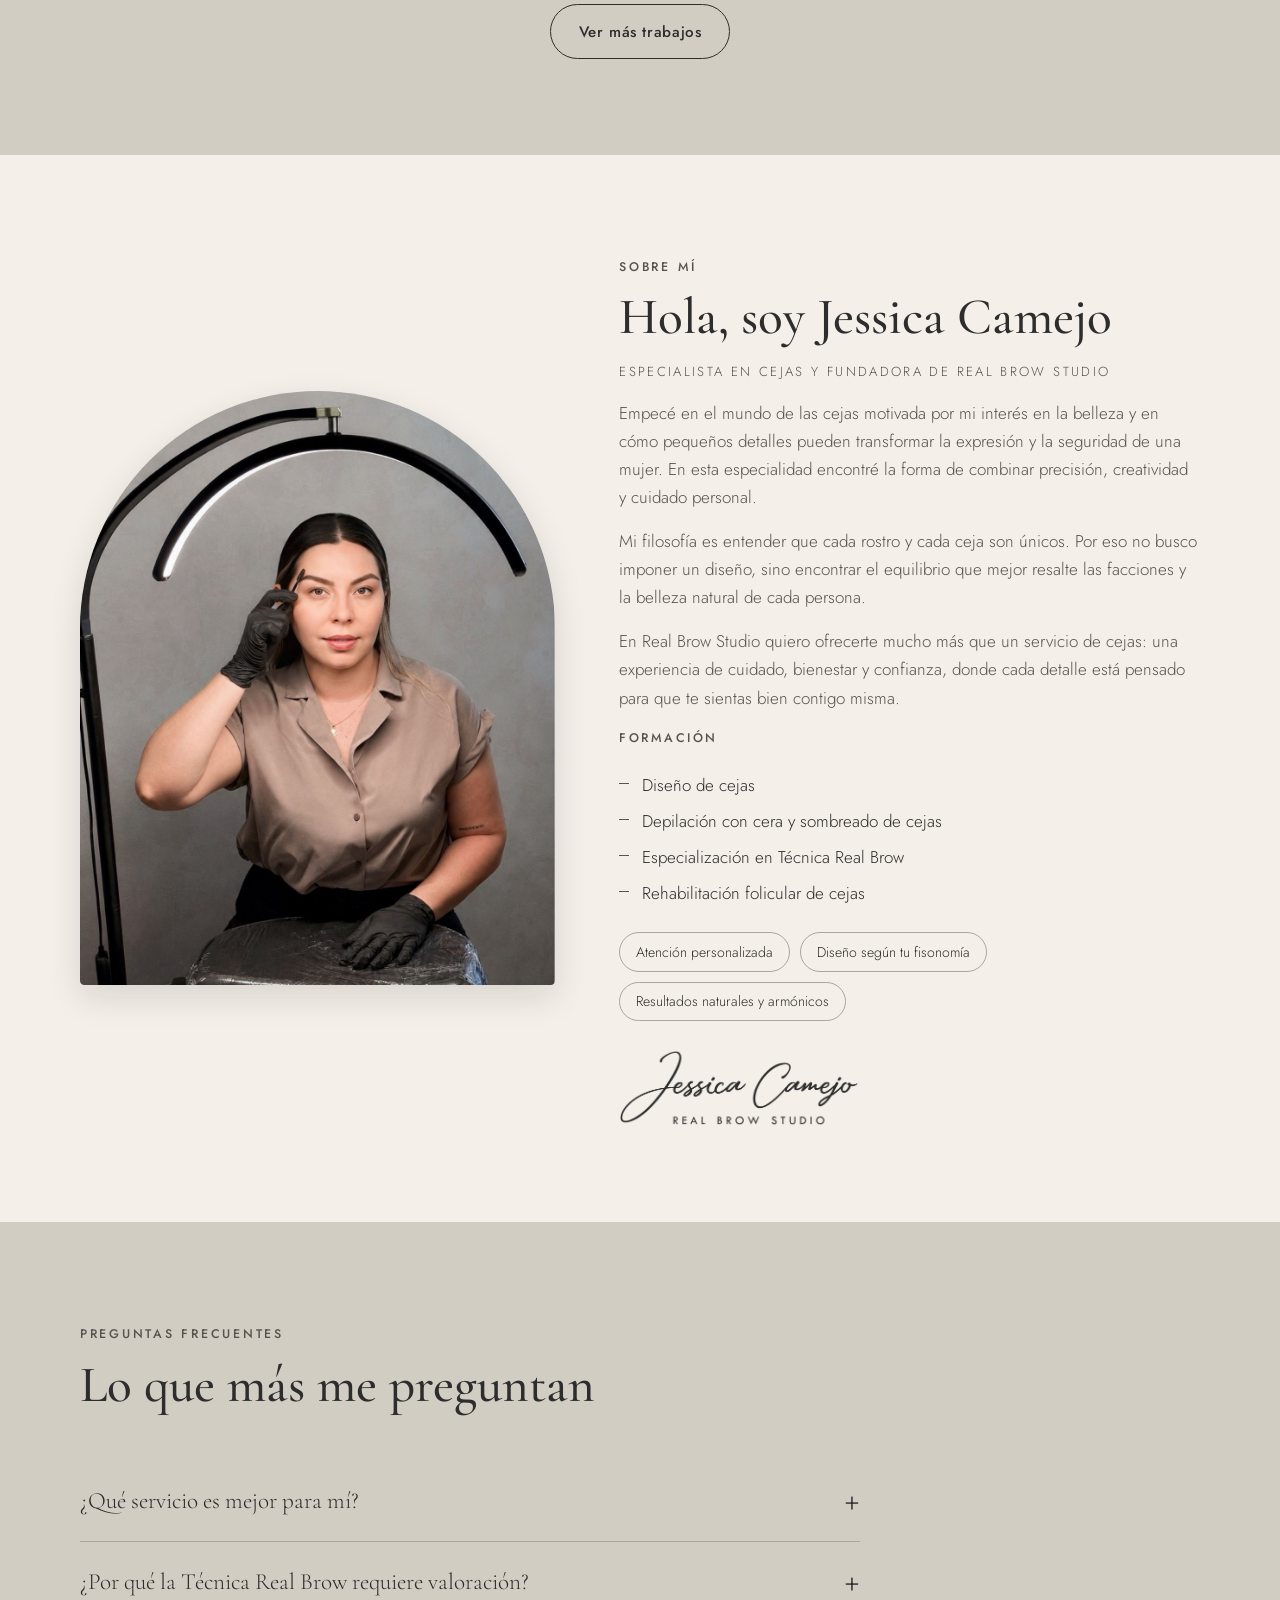
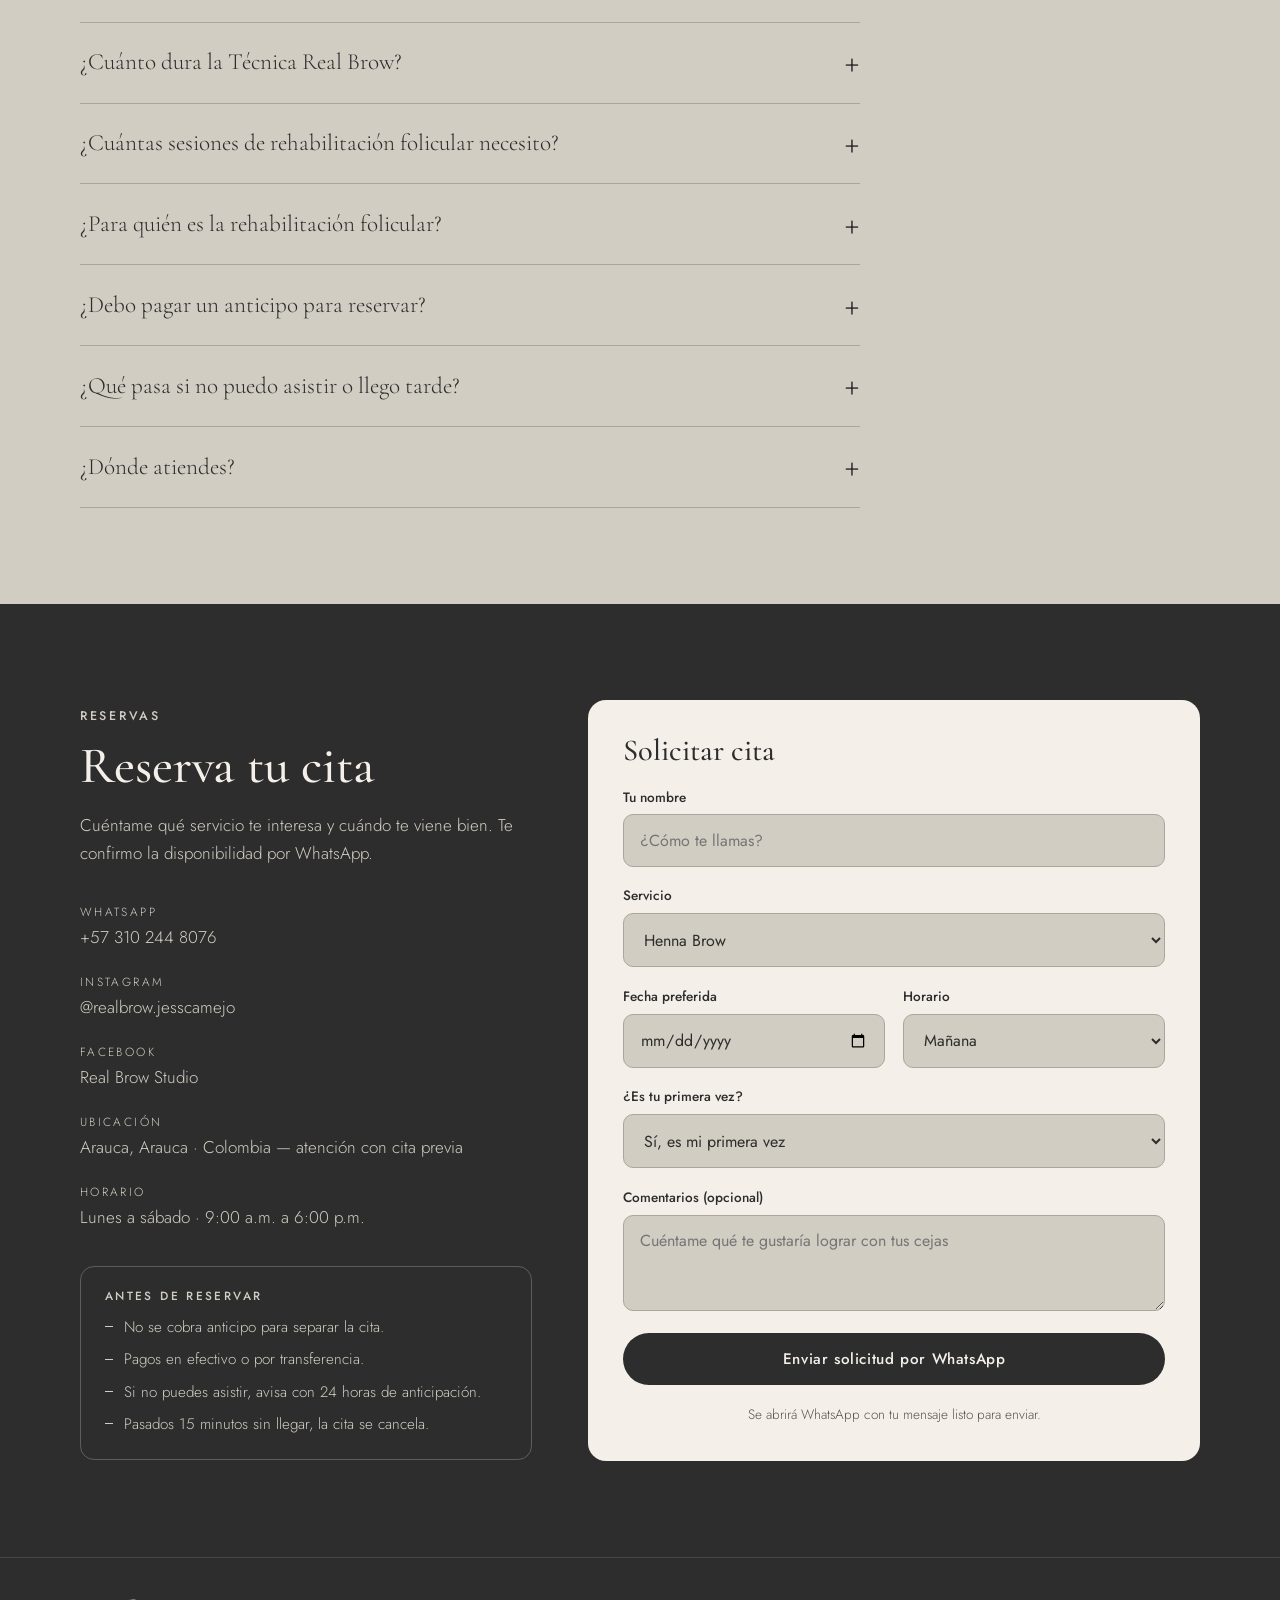
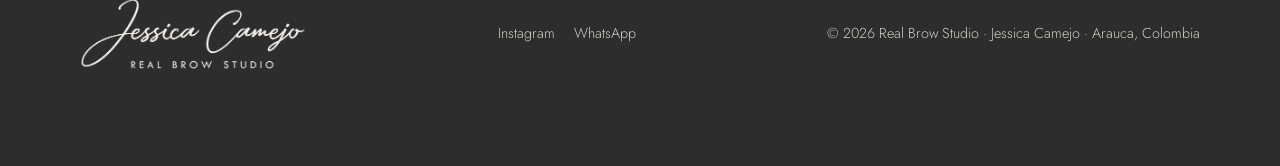
==== commit b33e5799: "Así es tu experiencia: nueva foto del paso 02 (diseño a medida) Co-Authored-By: Claude Opus 5.5 <nor" ====
--- a/index.html
+++ b/index.html
@@ -463,7 +463,7 @@
       </div>
       <div class="pasos">
         <div class="paso aparece"><img class="paso-foto" src="imagenes/jessica-guantes.jpg" alt="Jessica Camejo preparándose para atender" loading="lazy" style="object-position:50% 45%"><h3>Valoración</h3><p>Conversamos sobre lo que buscas y revisamos tu ceja para recomendarte el servicio o el plan ideal para ti.</p></div>
-        <div class="paso aparece"><img class="paso-foto" src="imagenes/proceso-diseno.jpg" alt="Jessica Camejo diseñando las cejas de una clienta" loading="lazy" style="object-position:50% 40%"><h3>Diseño a medida</h3><p>Medimos y dibujamos la forma según las proporciones de tu rostro. No empezamos hasta que te encante.</p></div>
+        <div class="paso aparece"><img class="paso-foto" src="imagenes/proceso-diseno-medidas.jpg" alt="Medición y diseño de cejas a medida con regla" loading="lazy" style="object-position:50% 38%"><h3>Diseño a medida</h3><p>Medimos y dibujamos la forma según las proporciones de tu rostro. No empezamos hasta que te encante.</p></div>
         <div class="paso aparece"><img class="paso-foto" src="imagenes/proceso-cuidados.jpg" alt="Jessica Camejo terminando el procedimiento de cejas" loading="lazy" style="object-position:50% 35%"><h3>Aplicación y cuidados</h3><p>Realizamos el procedimiento con calma, en un espacio pensado para tu comodidad, y te explico los cuidados para cuidar tu resultado.</p></div>
       </div>
     </div>
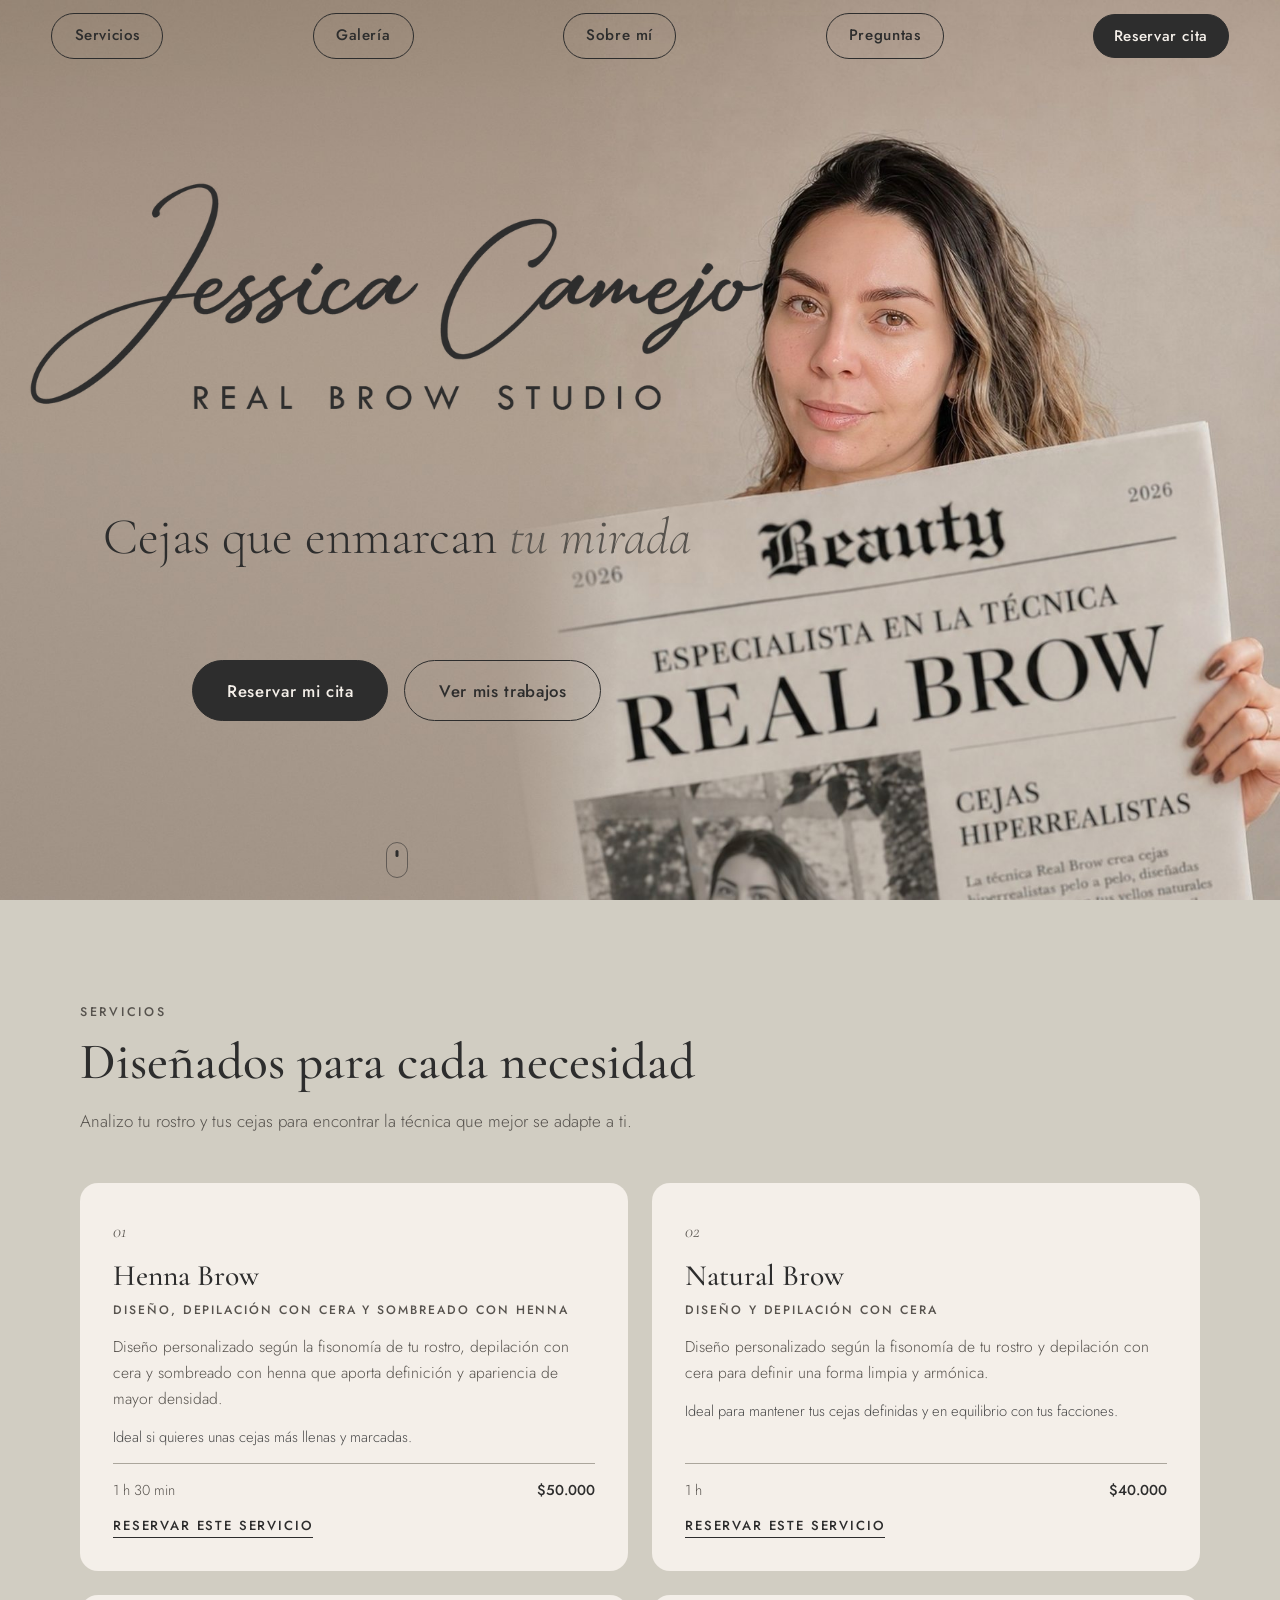
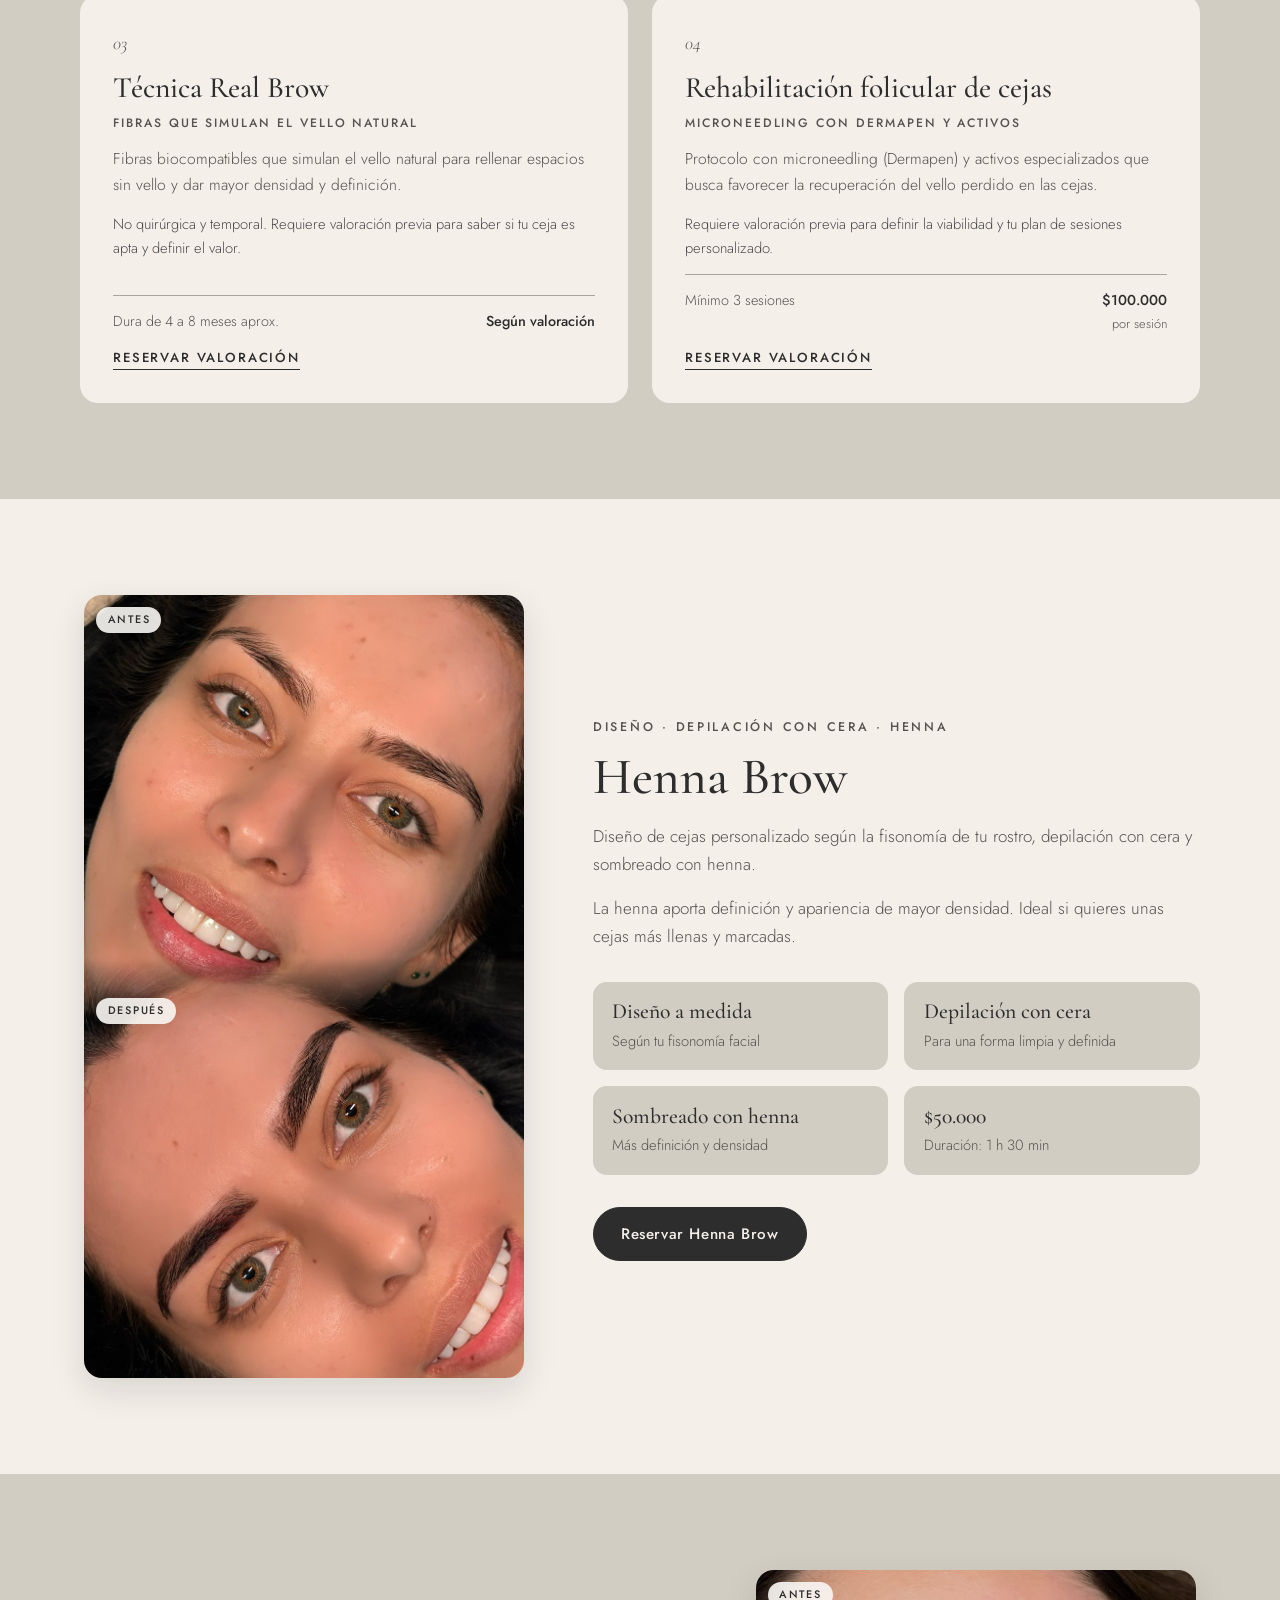
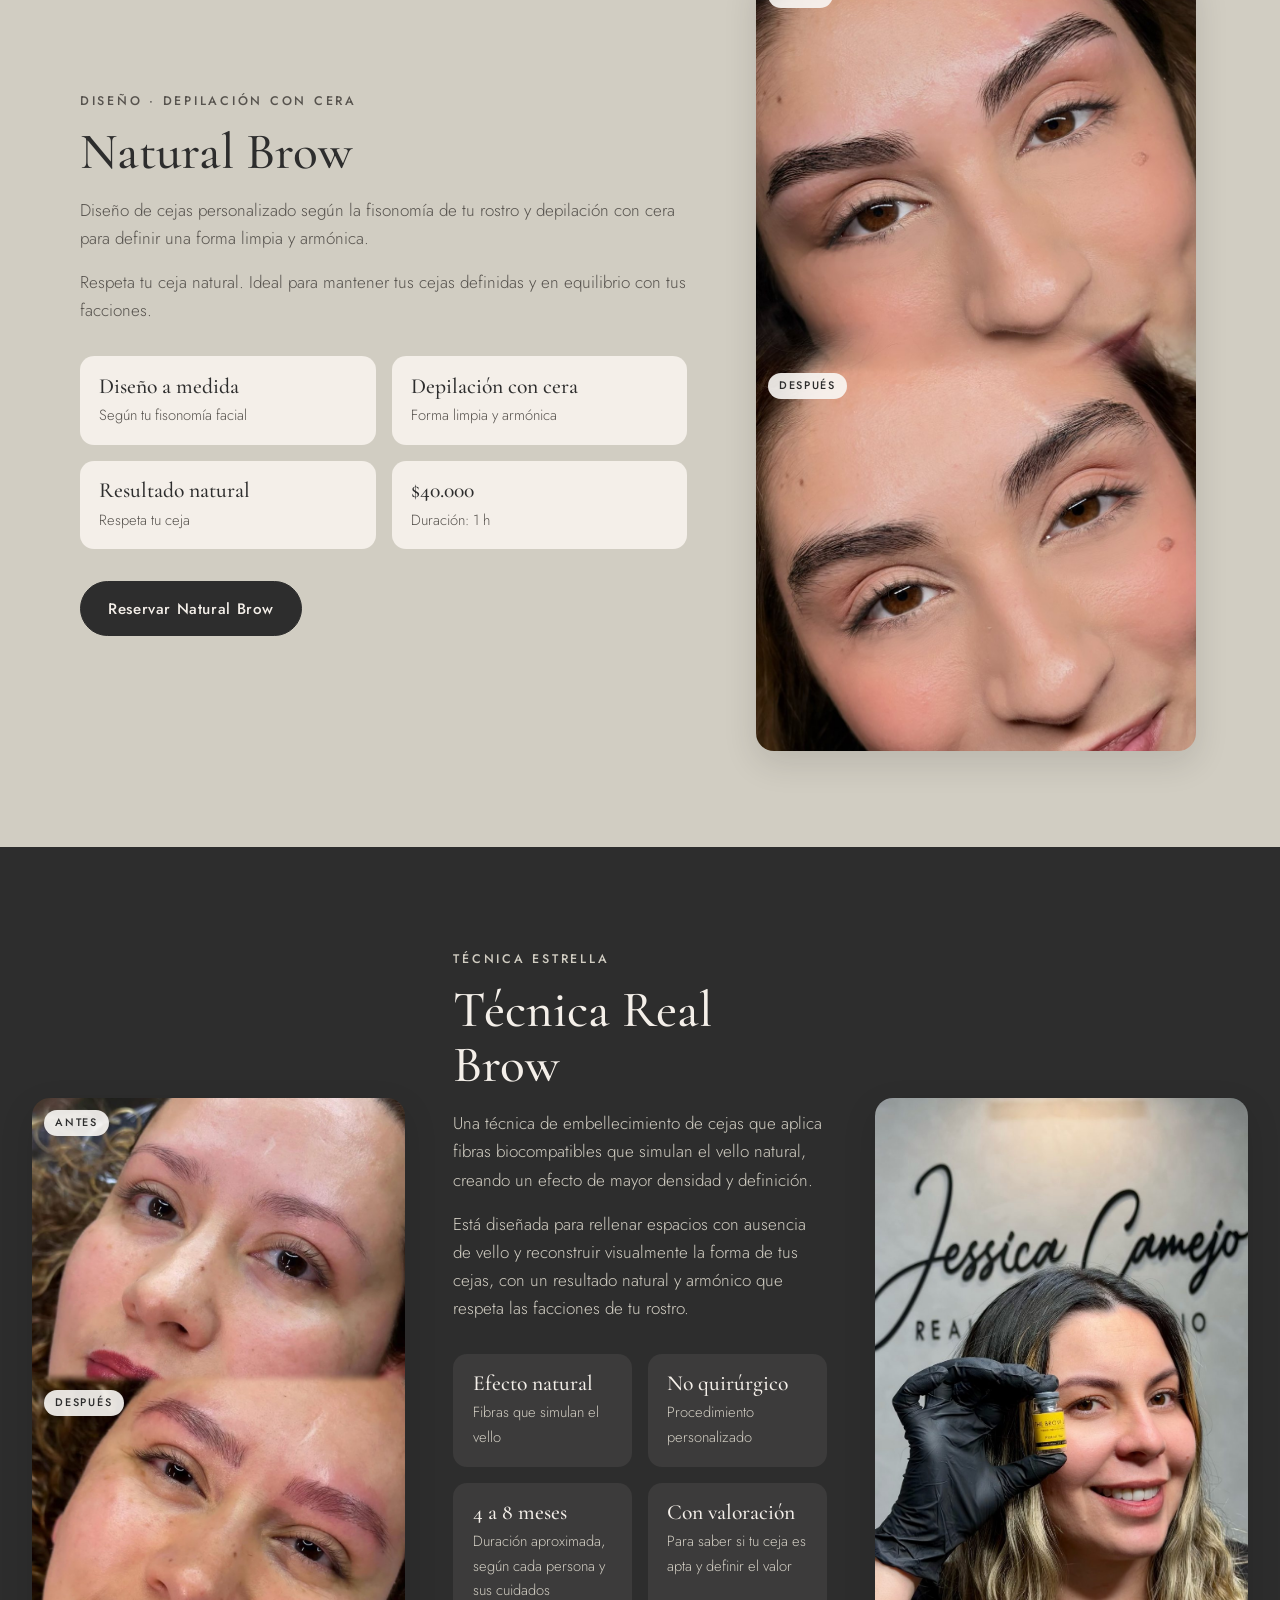
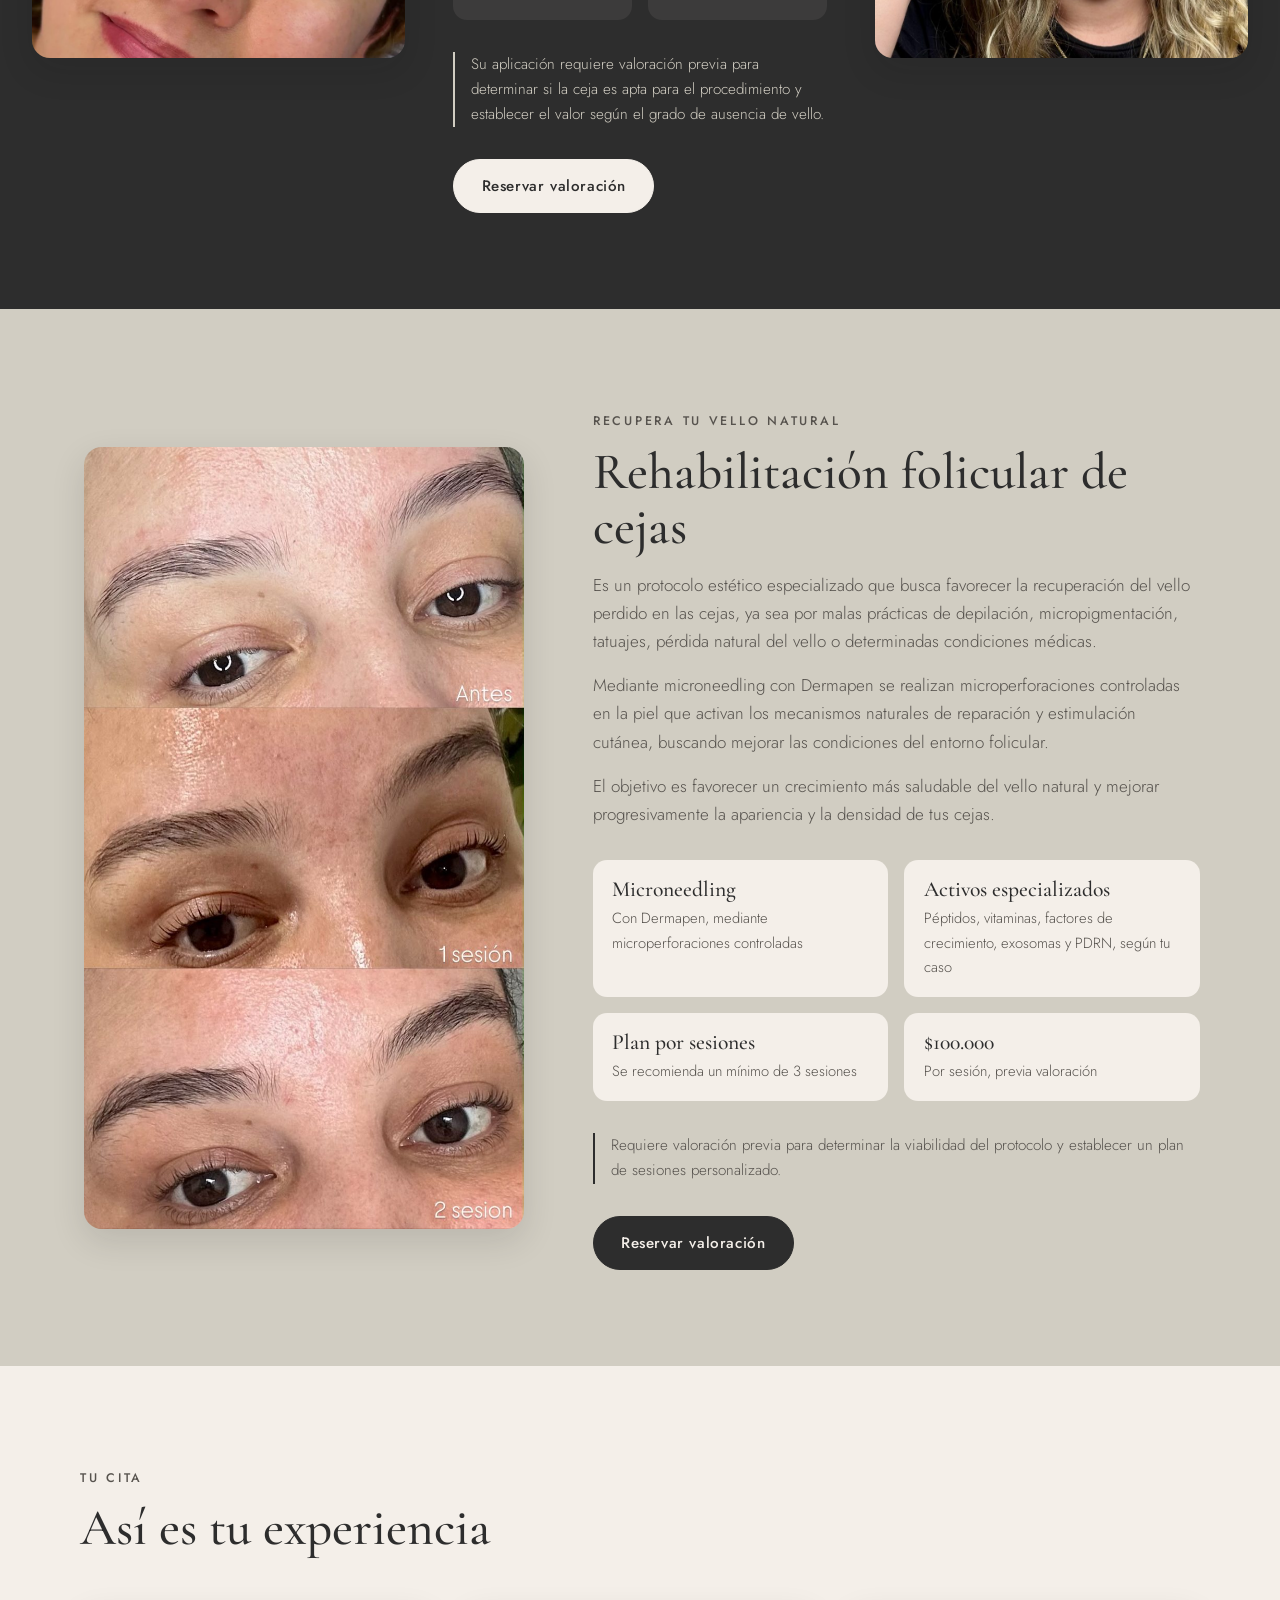
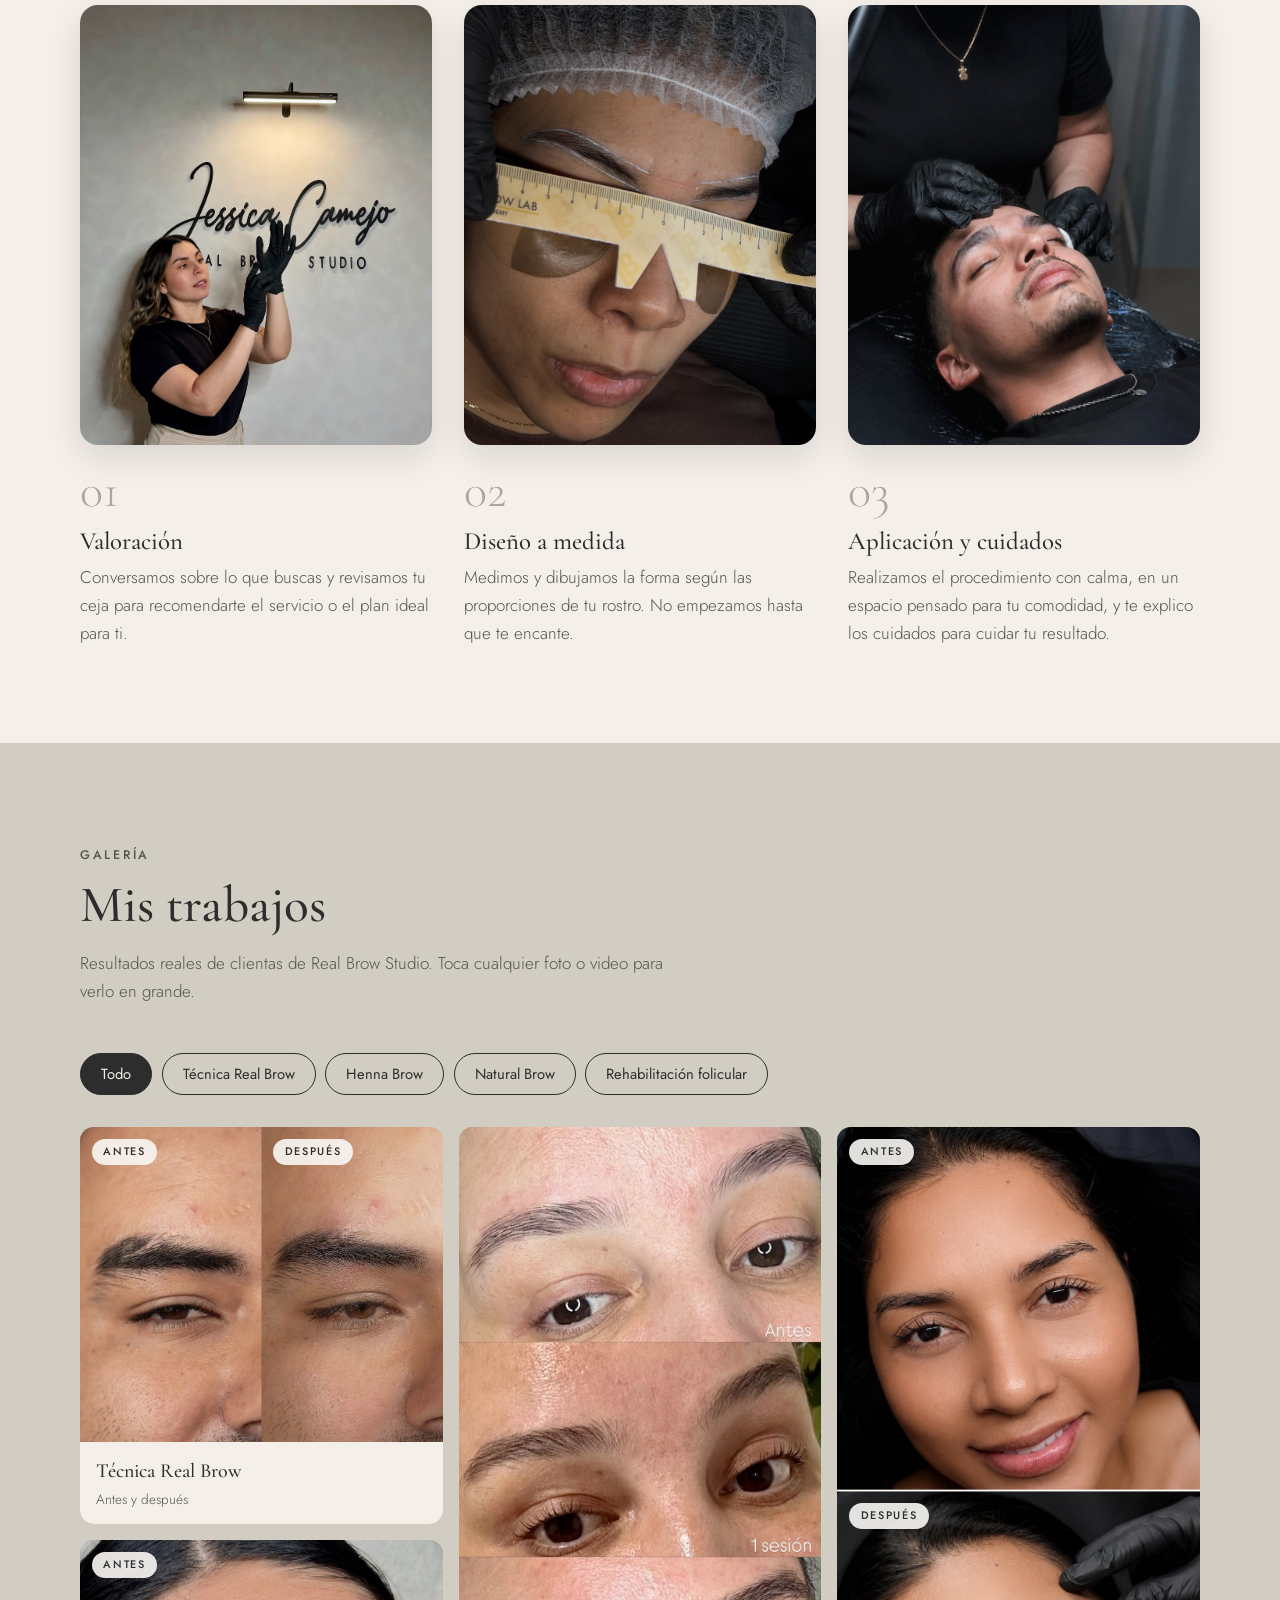
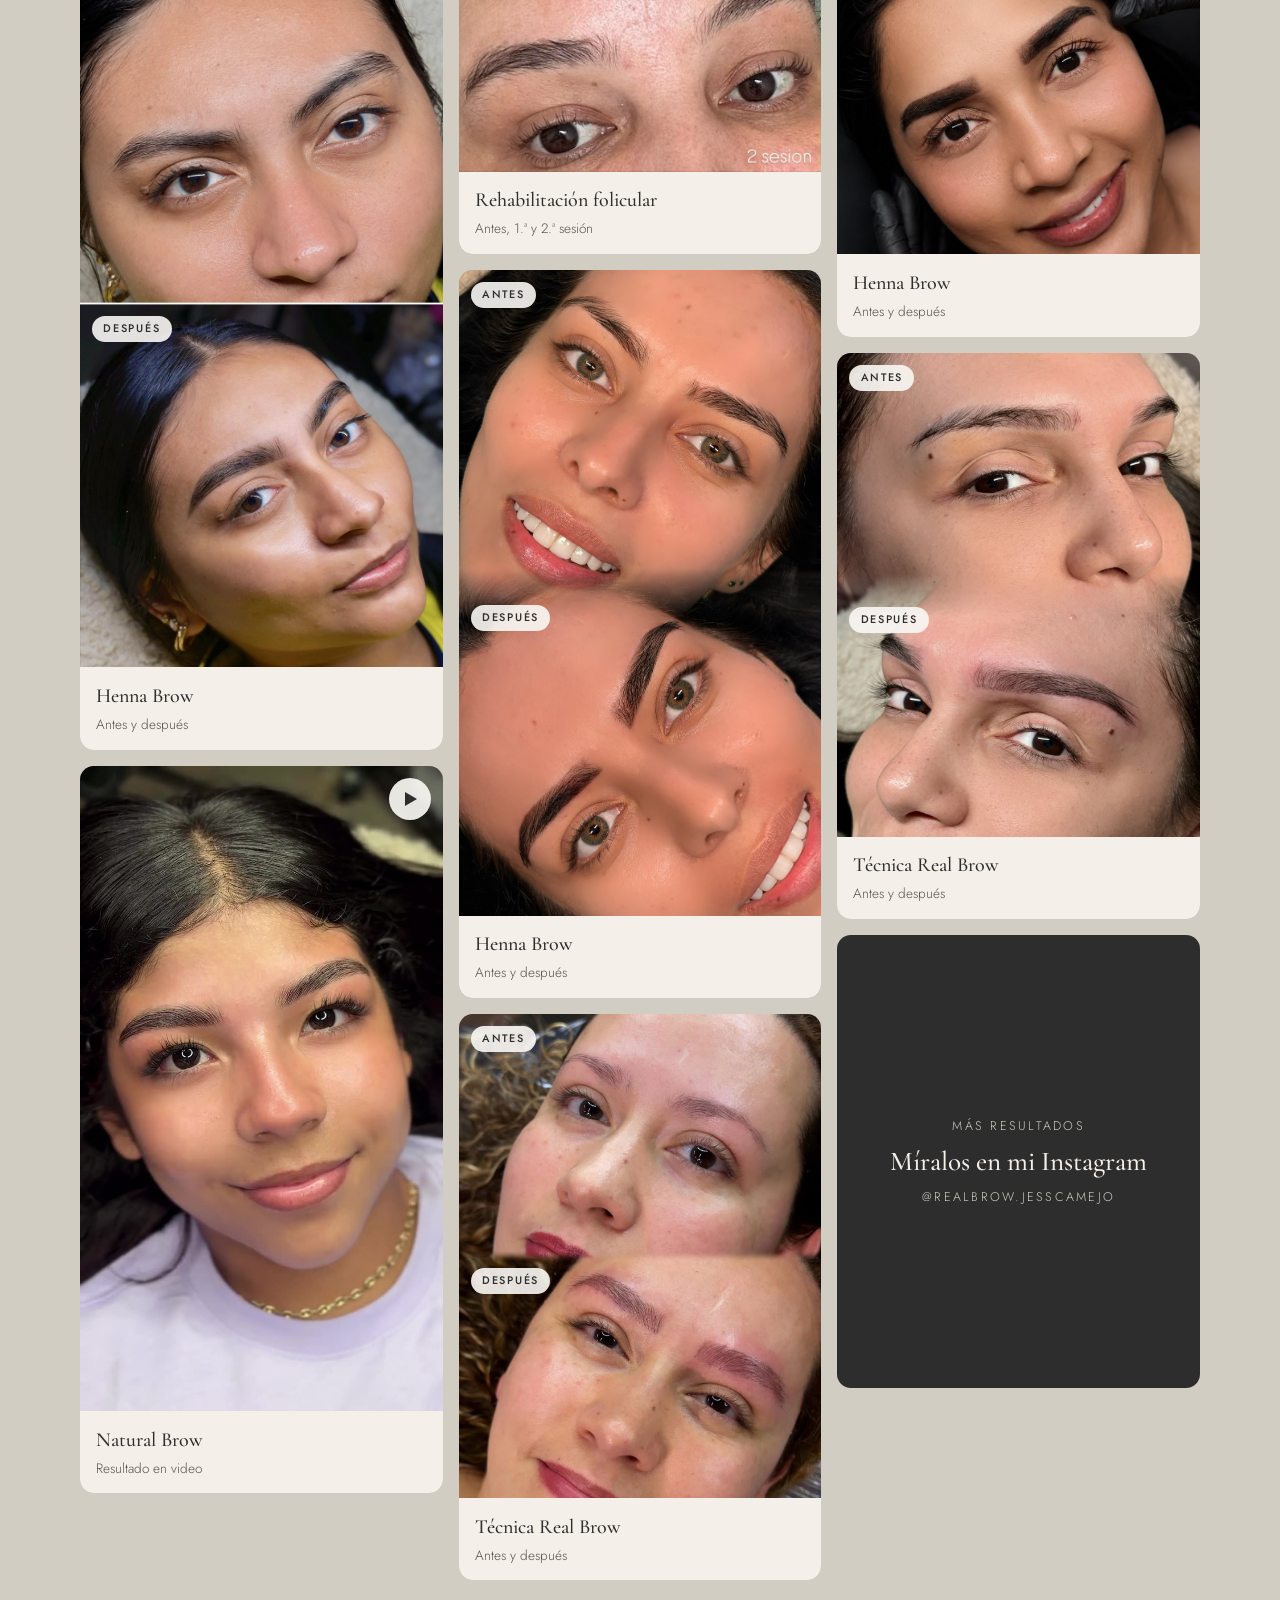
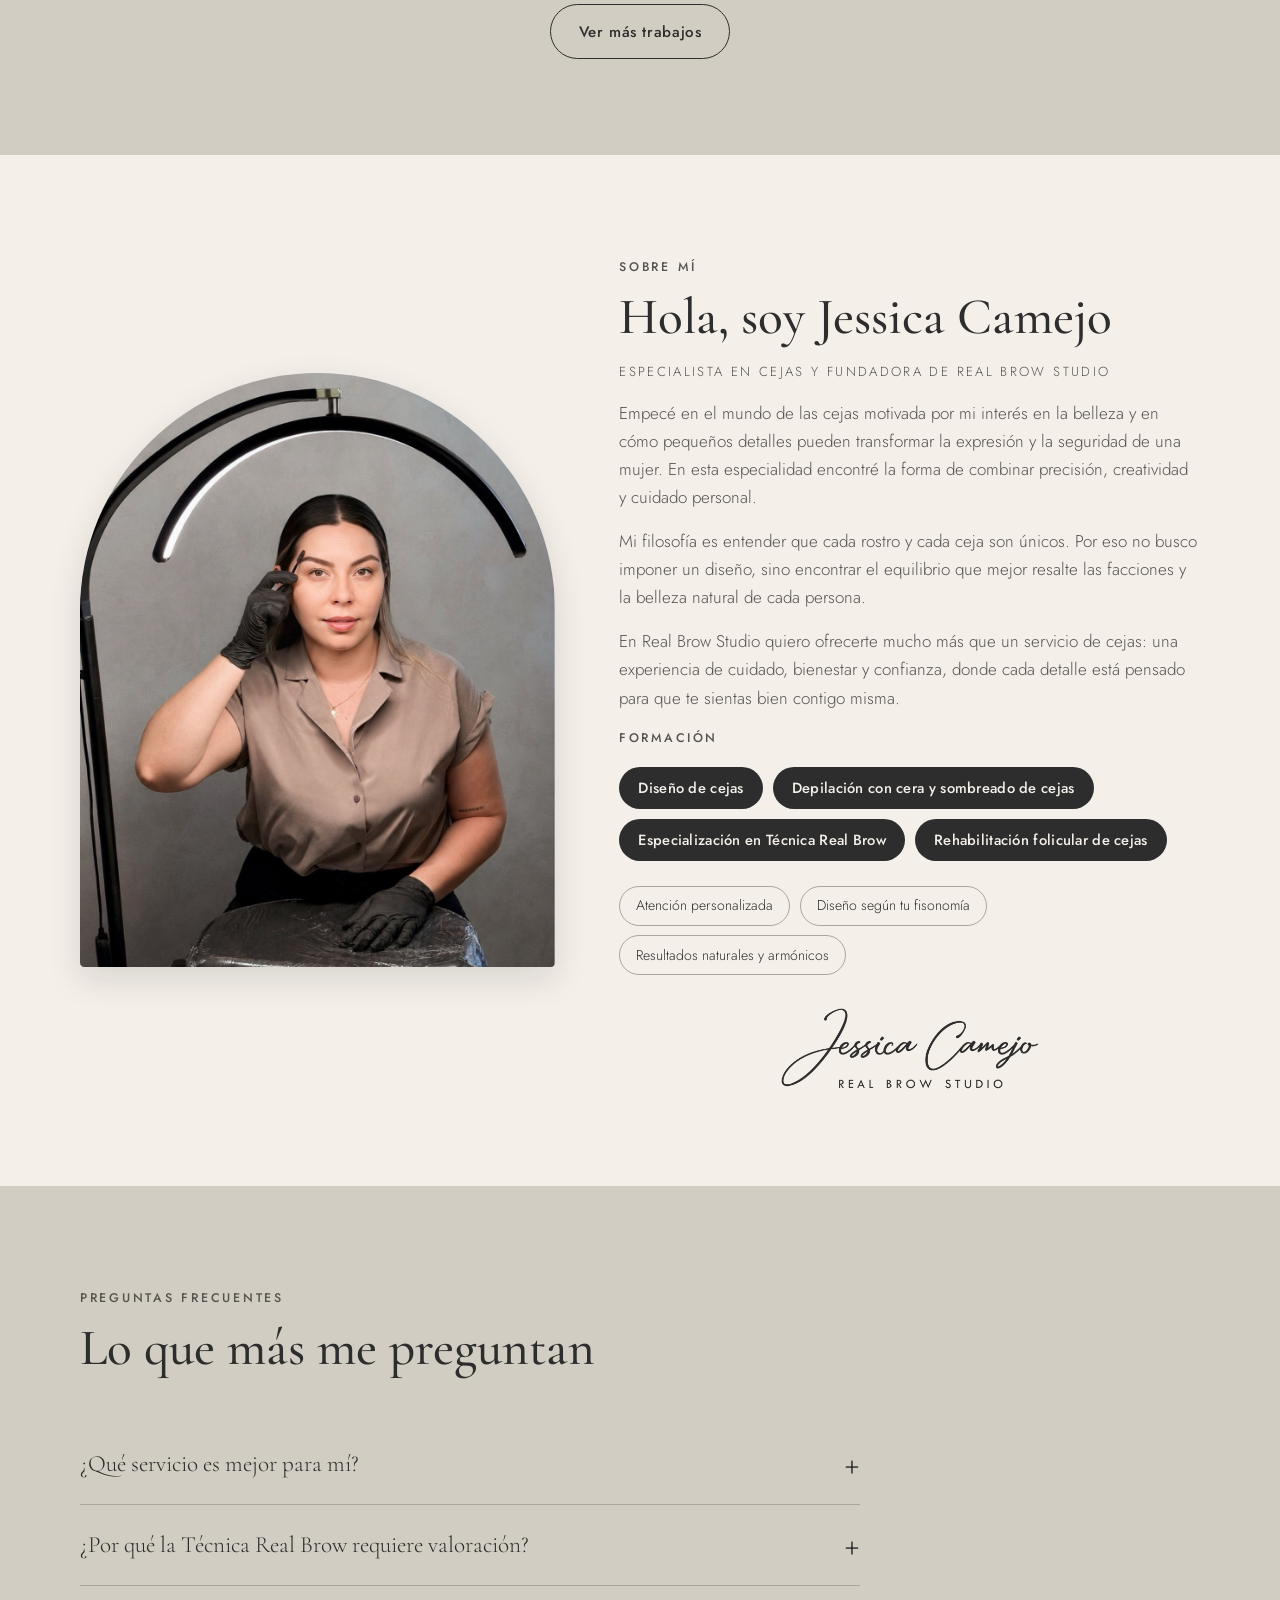
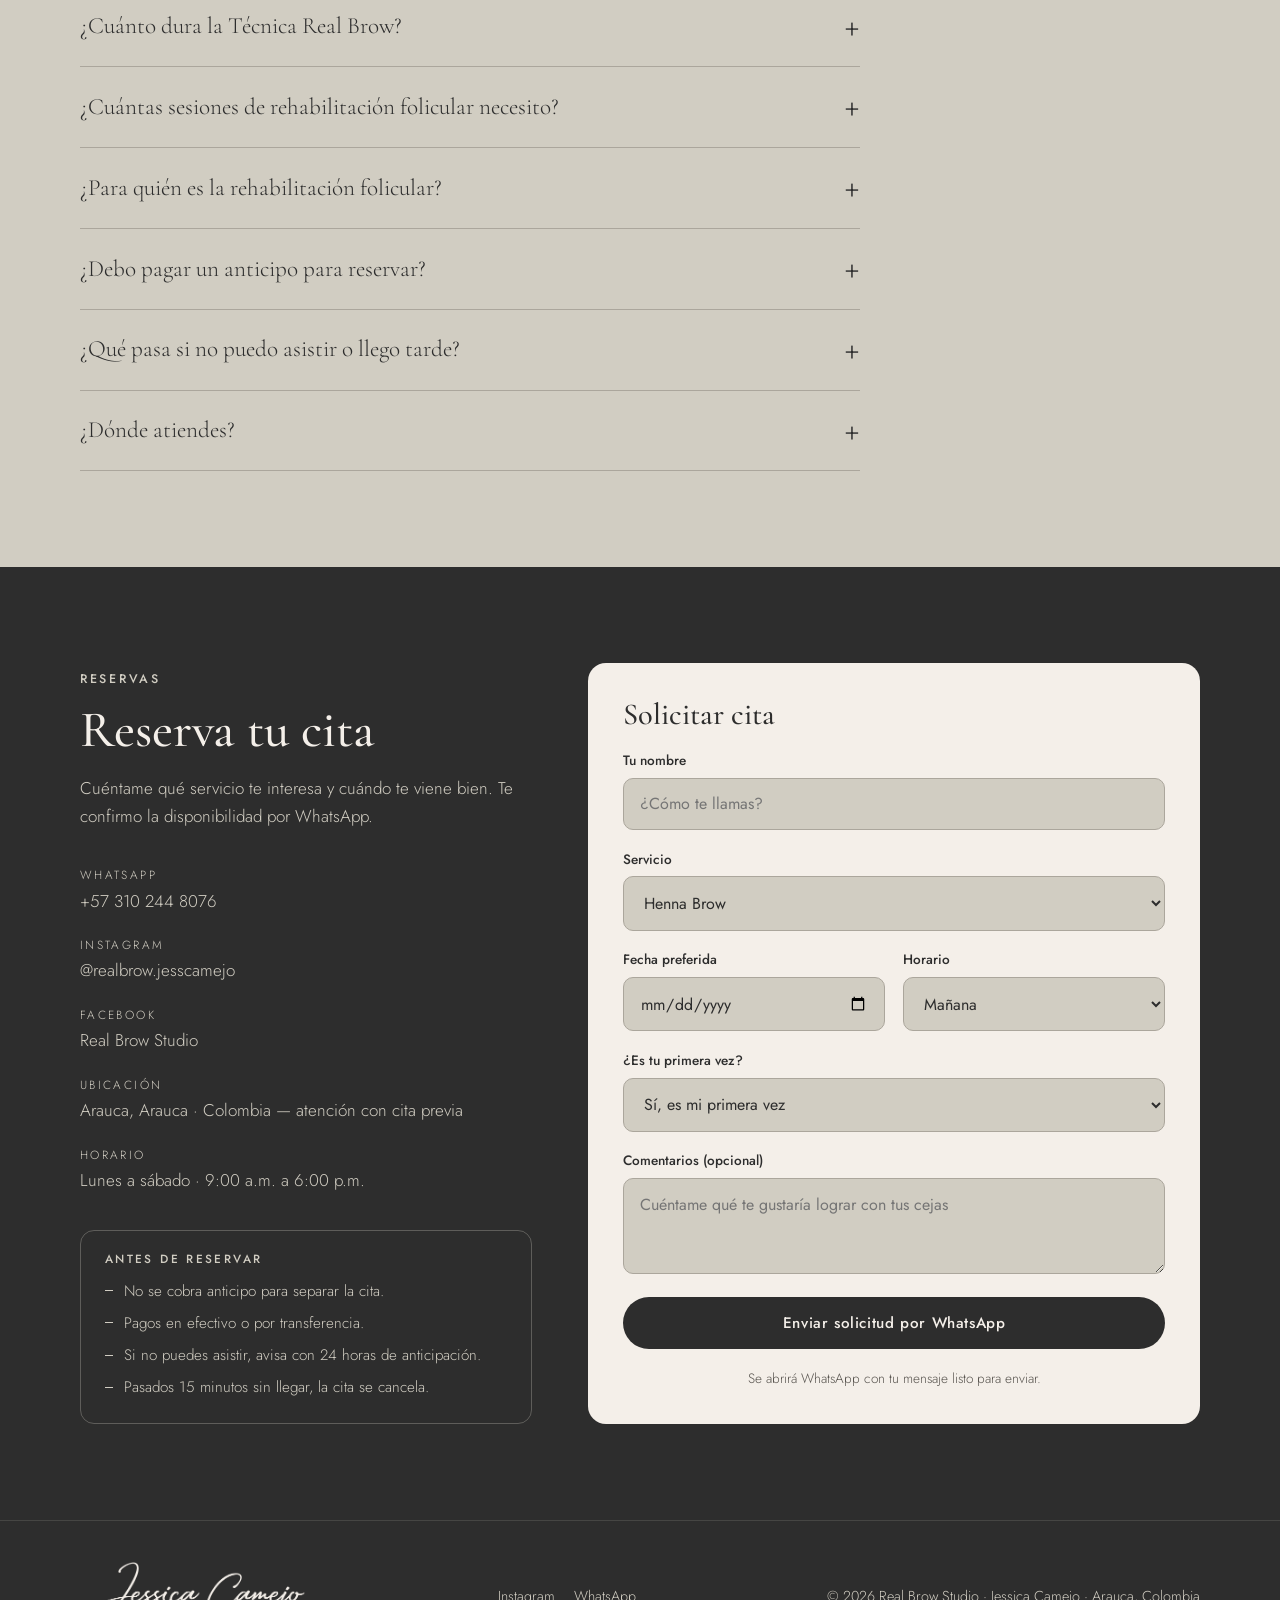
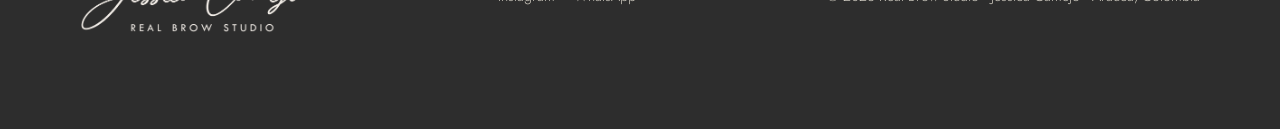
==== commit e5bc2cae: "Sobre mí: formación en cápsulas negras y firma centrada Co-Authored-By: Claude Opus 5.5 <noreply@ant" ====
--- a/index.html
+++ b/index.html
@@ -227,12 +227,12 @@
   .retrato{aspect-ratio:4/5;border-radius:999px 999px var(--radio) var(--radio);overflow:hidden;box-shadow:var(--sombra)}
   .retrato img{width:100%;height:100%;object-fit:cover;object-position:50% 20%}
   .cargo{font-size:.82rem;letter-spacing:.18em;text-transform:uppercase;color:var(--cafe-2);margin-top:.8rem}
-  .formacion{list-style:none;margin-top:1.4rem;display:grid;gap:.5rem}
-  .formacion li{position:relative;padding-left:1.4rem;color:var(--cafe)}
-  .formacion li::before{content:"";position:absolute;left:0;top:.72em;width:.6rem;height:1px;background:var(--dorado)}
+  /* Formación: cada curso en una cápsula negra, como el botón "Reservar cita" */
+  .formacion{list-style:none;margin-top:1.2rem;display:flex;flex-wrap:wrap;gap:.6rem}
+  .formacion li{background:var(--cafe);color:var(--blanco);border-radius:999px;padding:.55rem 1.2rem;font-size:.92rem;font-weight:500;letter-spacing:.02em}
   .subtitulo{font-family:var(--sans);font-size:.78rem;letter-spacing:.2em;text-transform:uppercase;color:var(--dorado);font-weight:500;margin-top:2rem}
   .sobre p{color:var(--suave);margin-top:1rem}
-  .firma{display:block;width:240px;height:auto;margin-top:1.8rem}
+  .firma{display:block;width:260px;height:auto;margin:2rem auto 0}
   .valores{display:flex;flex-wrap:wrap;gap:.6rem;margin-top:1.6rem;list-style:none}
   .valores li{padding:.45rem 1rem;border:1px solid var(--nude);border-radius:999px;font-size:.88rem;color:var(--cafe)}
   @media (max-width:860px){.sobre .contenedor{grid-template-columns:1fr;gap:40px}.fotos-sobre{max-width:400px}}
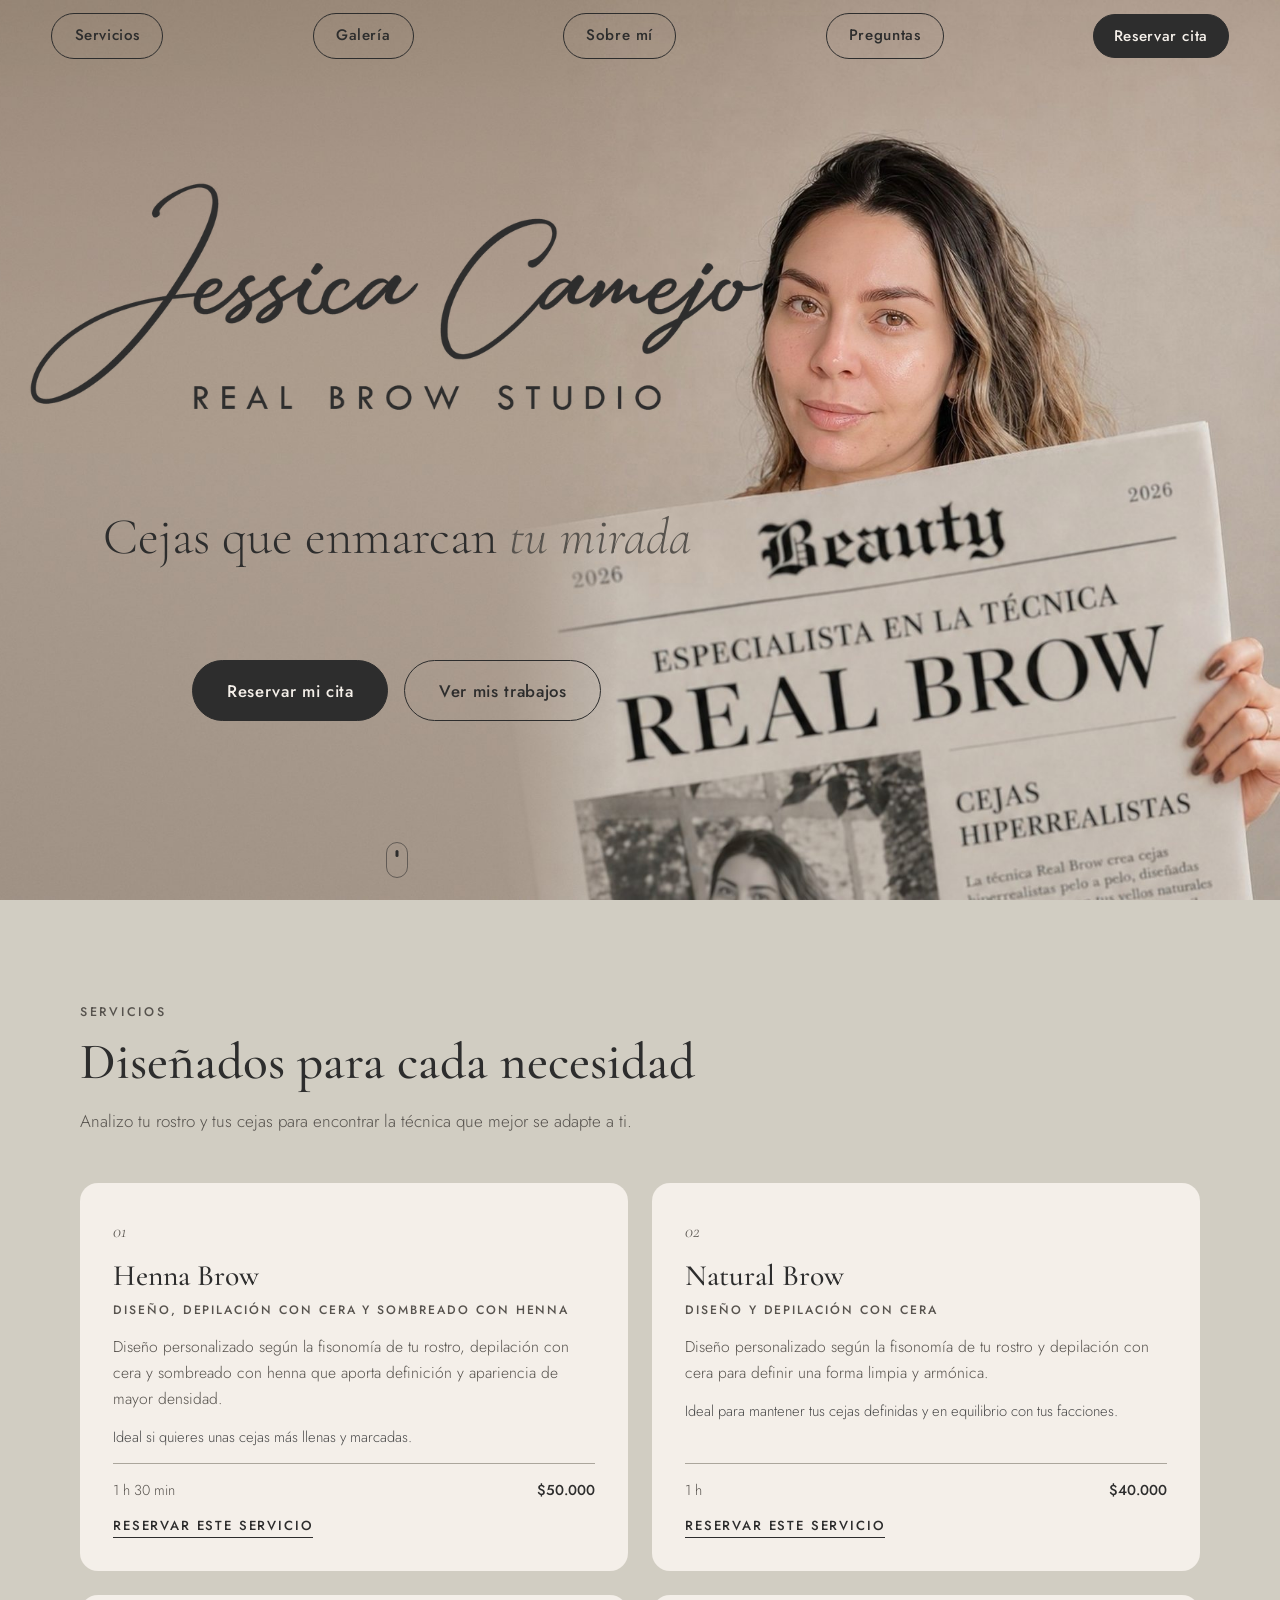
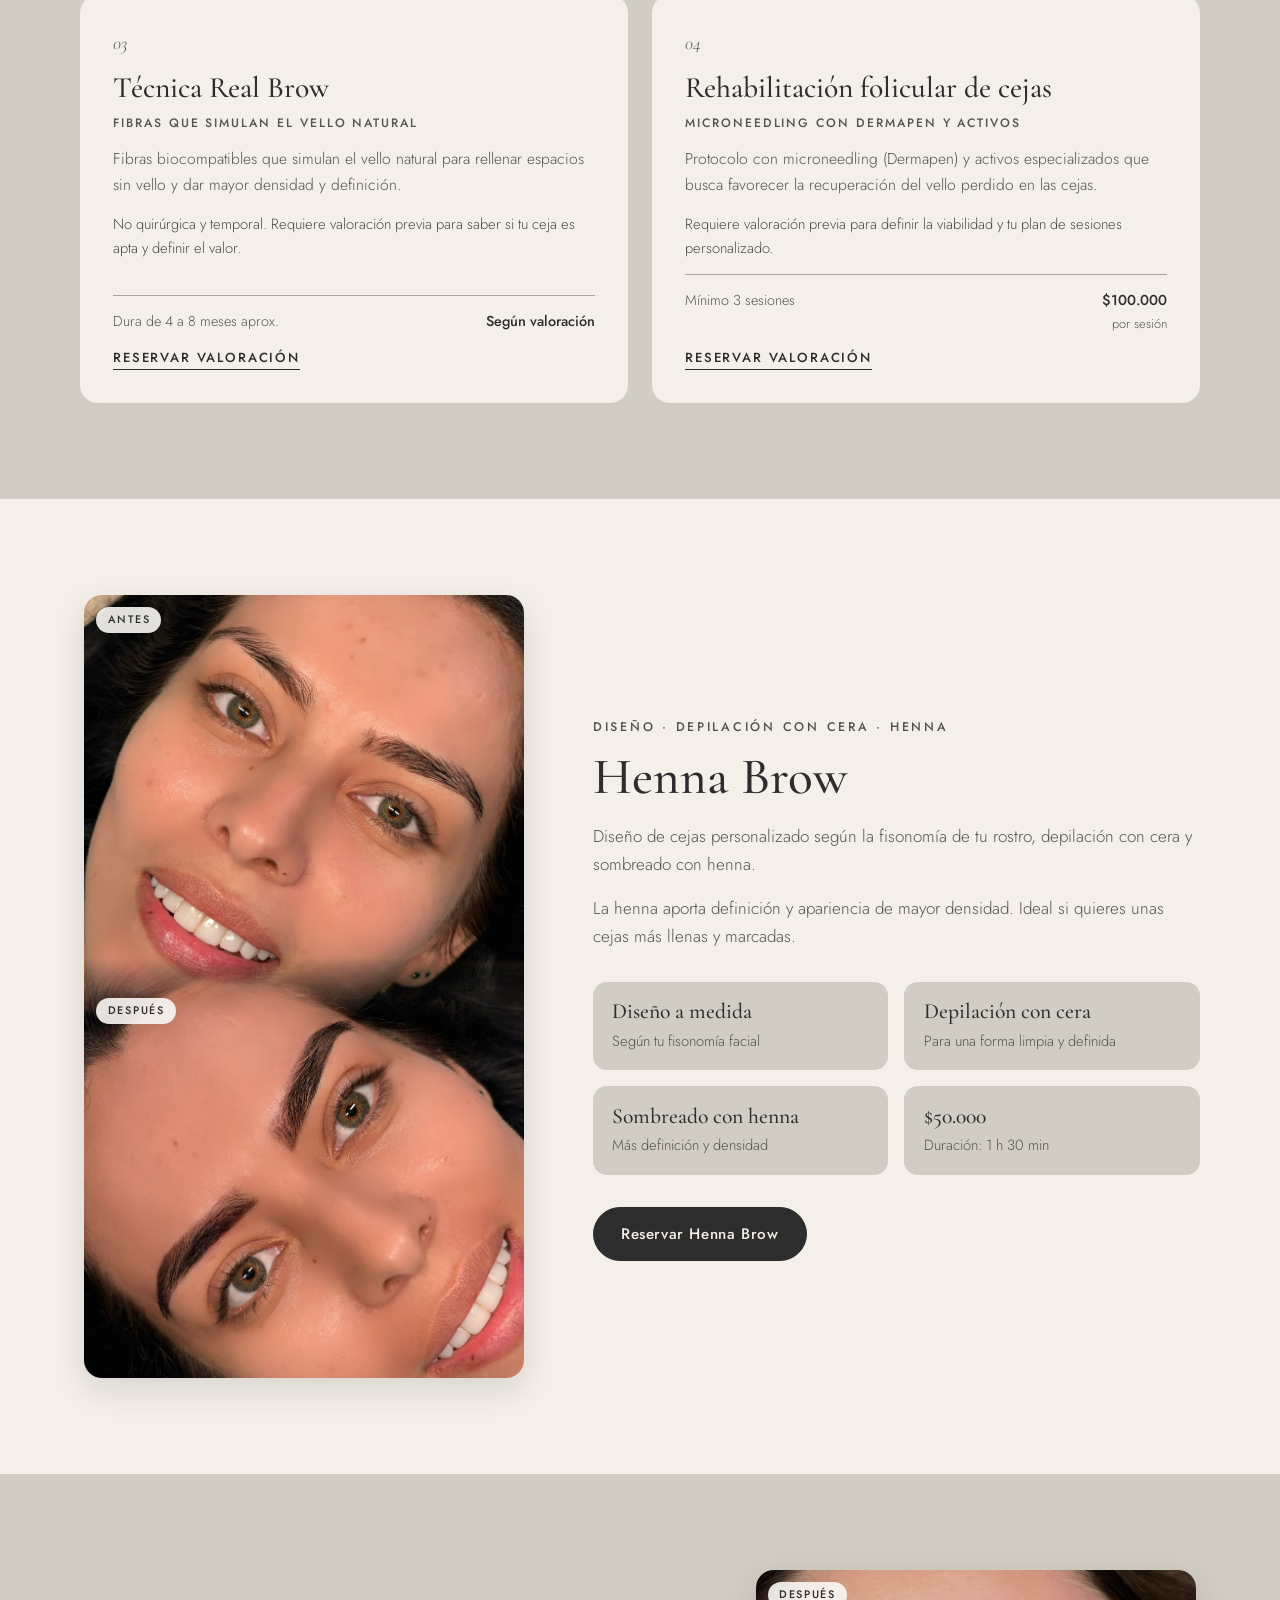
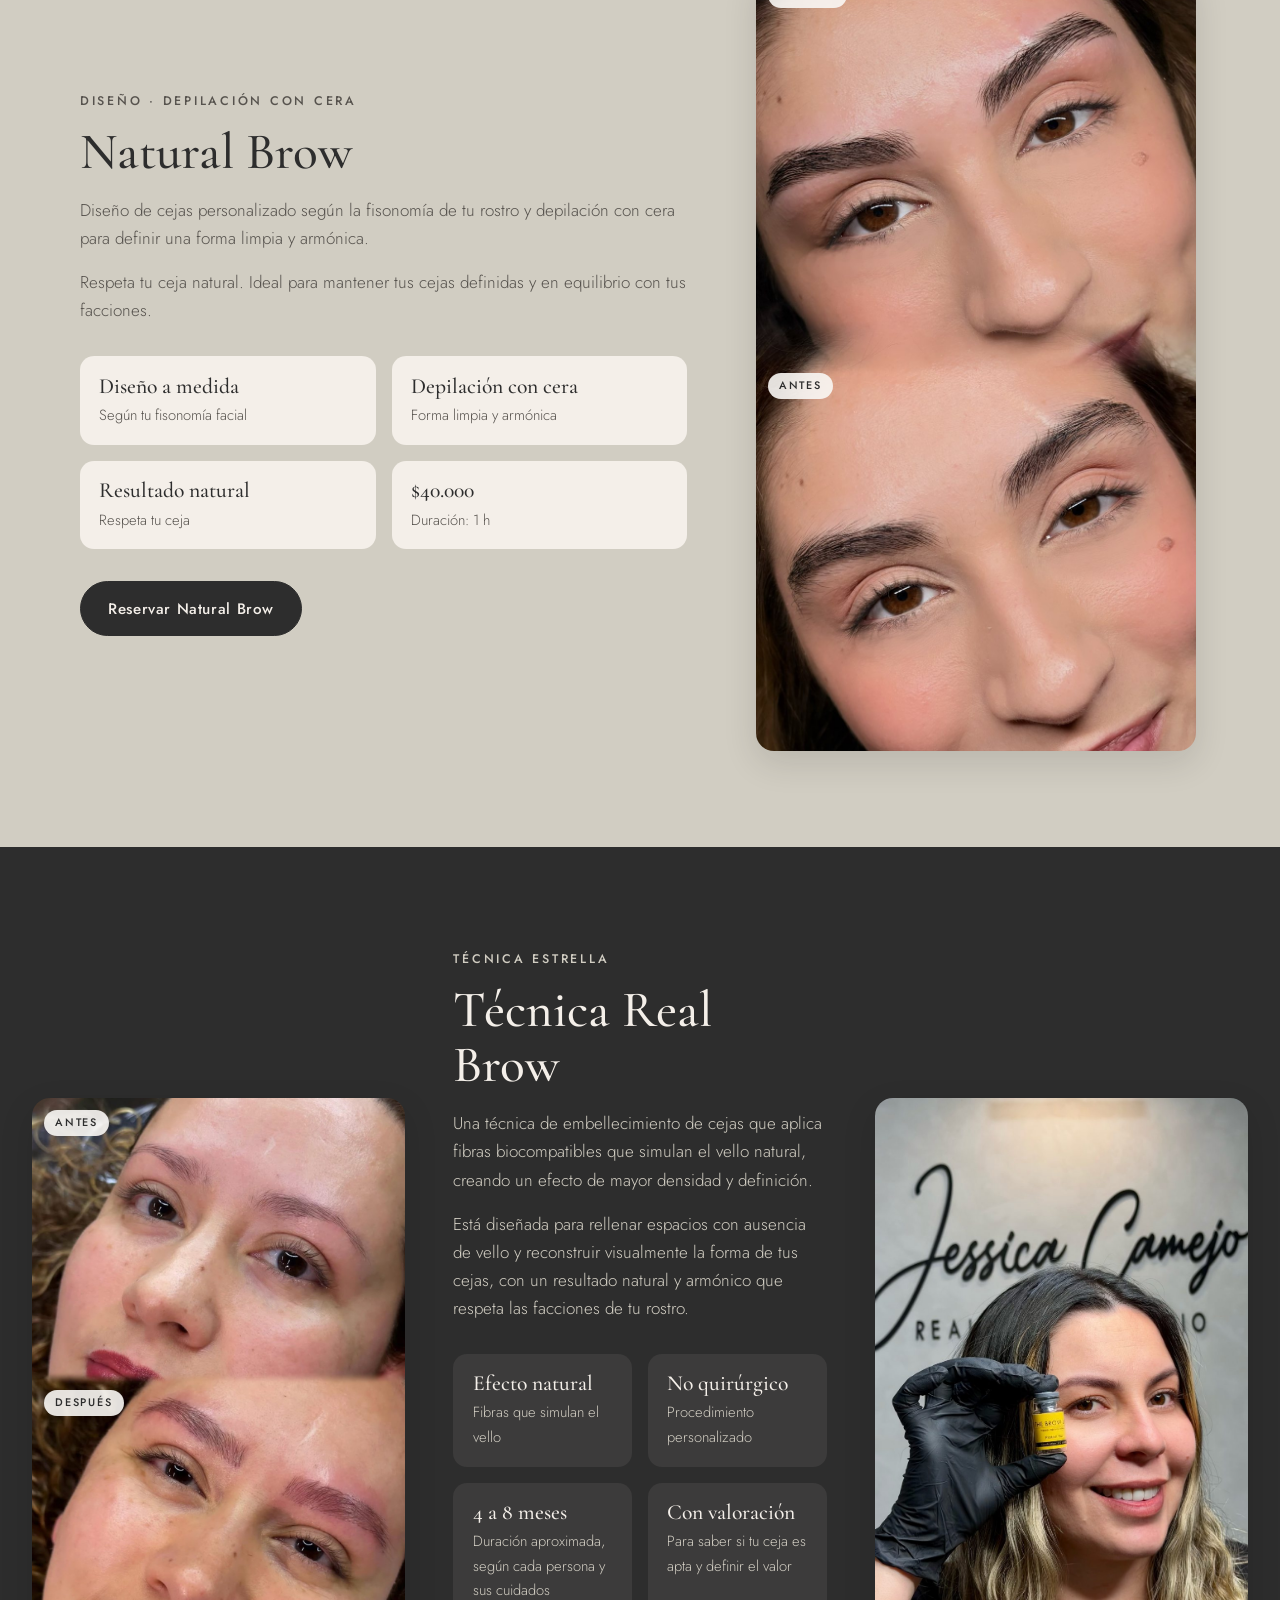
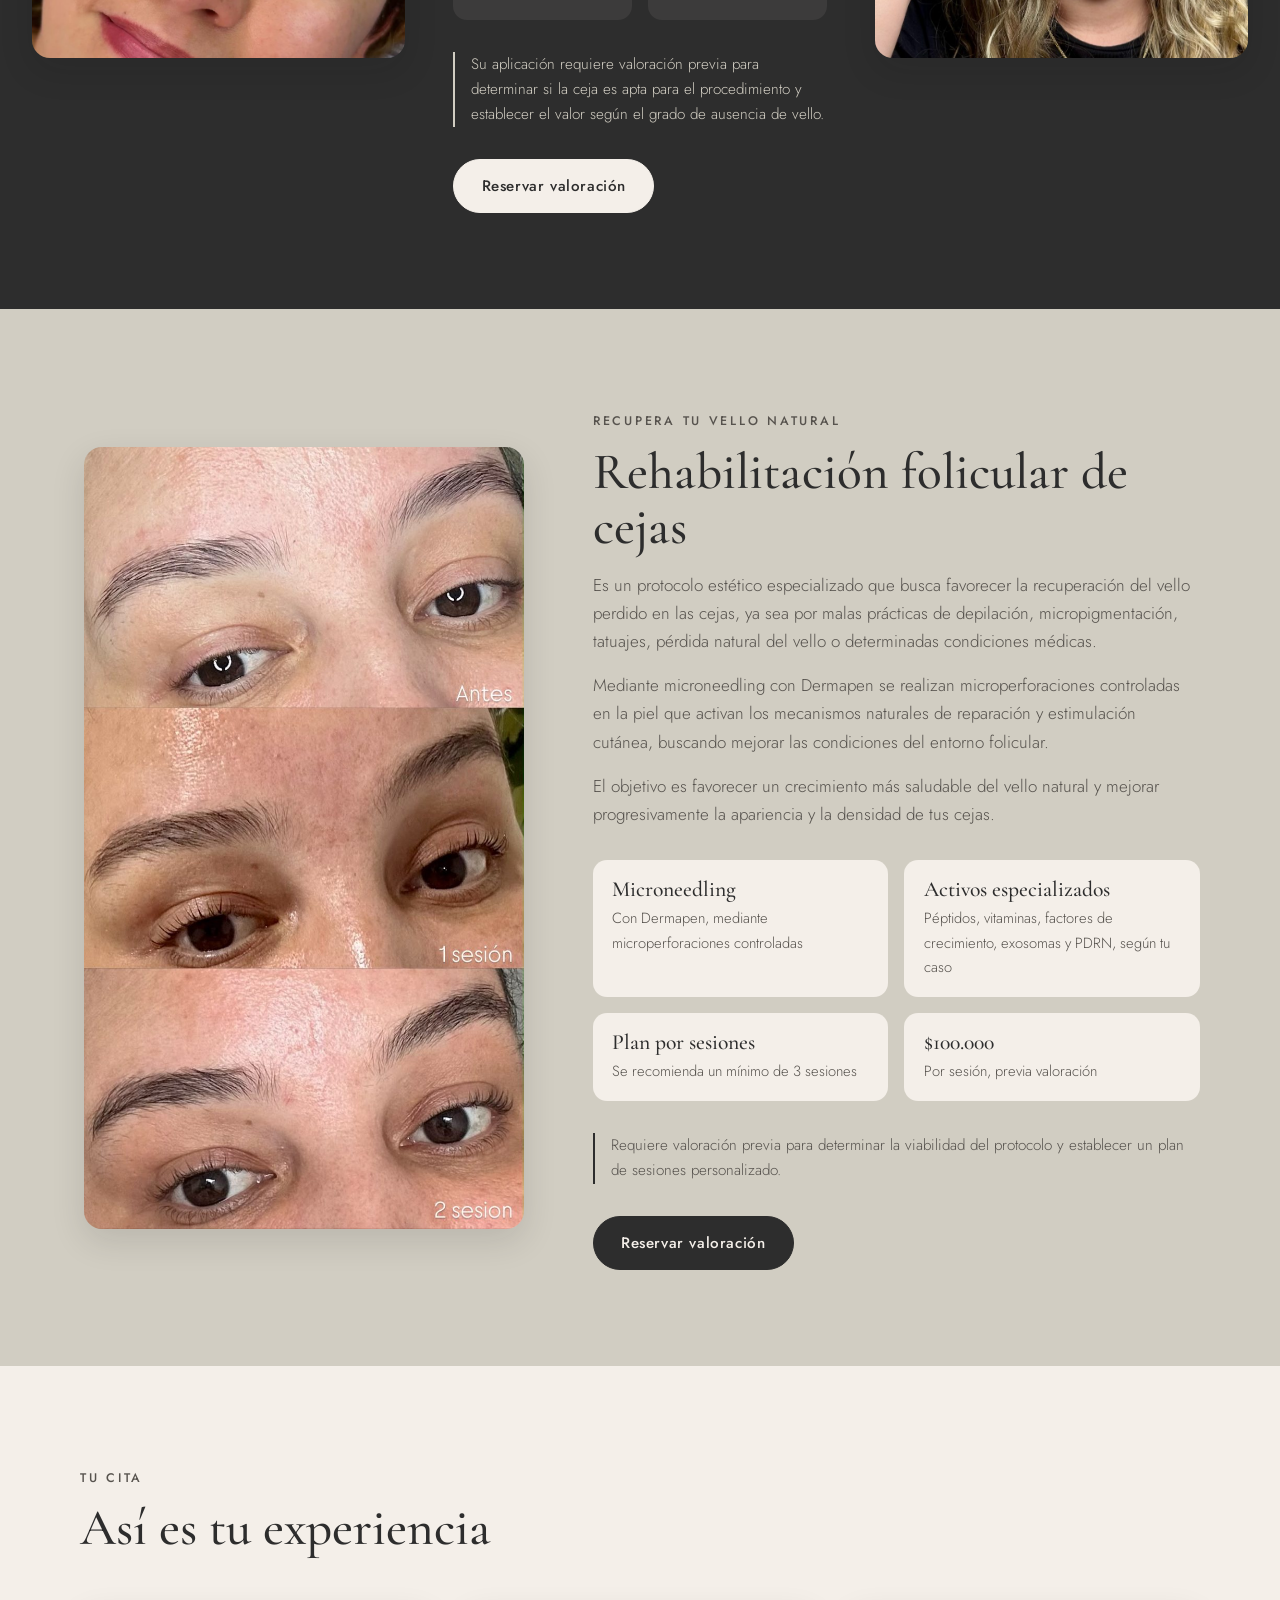
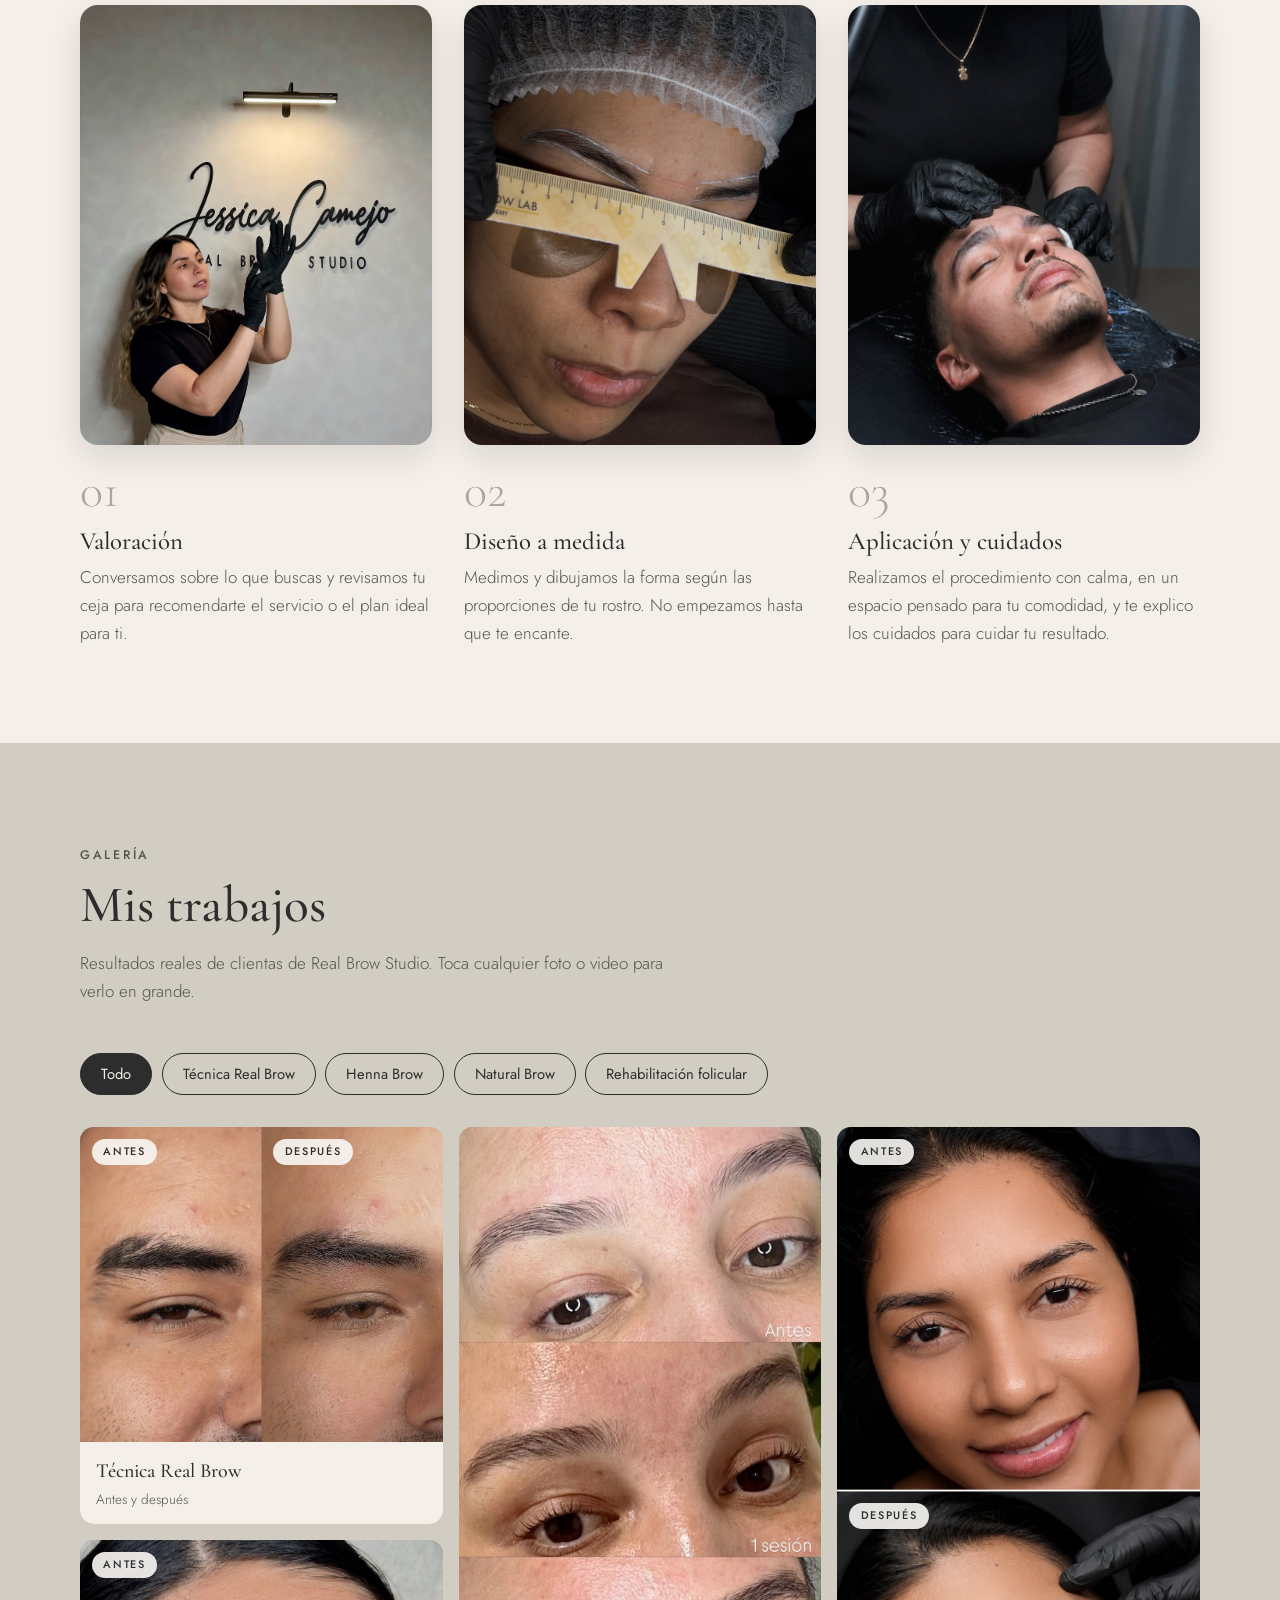
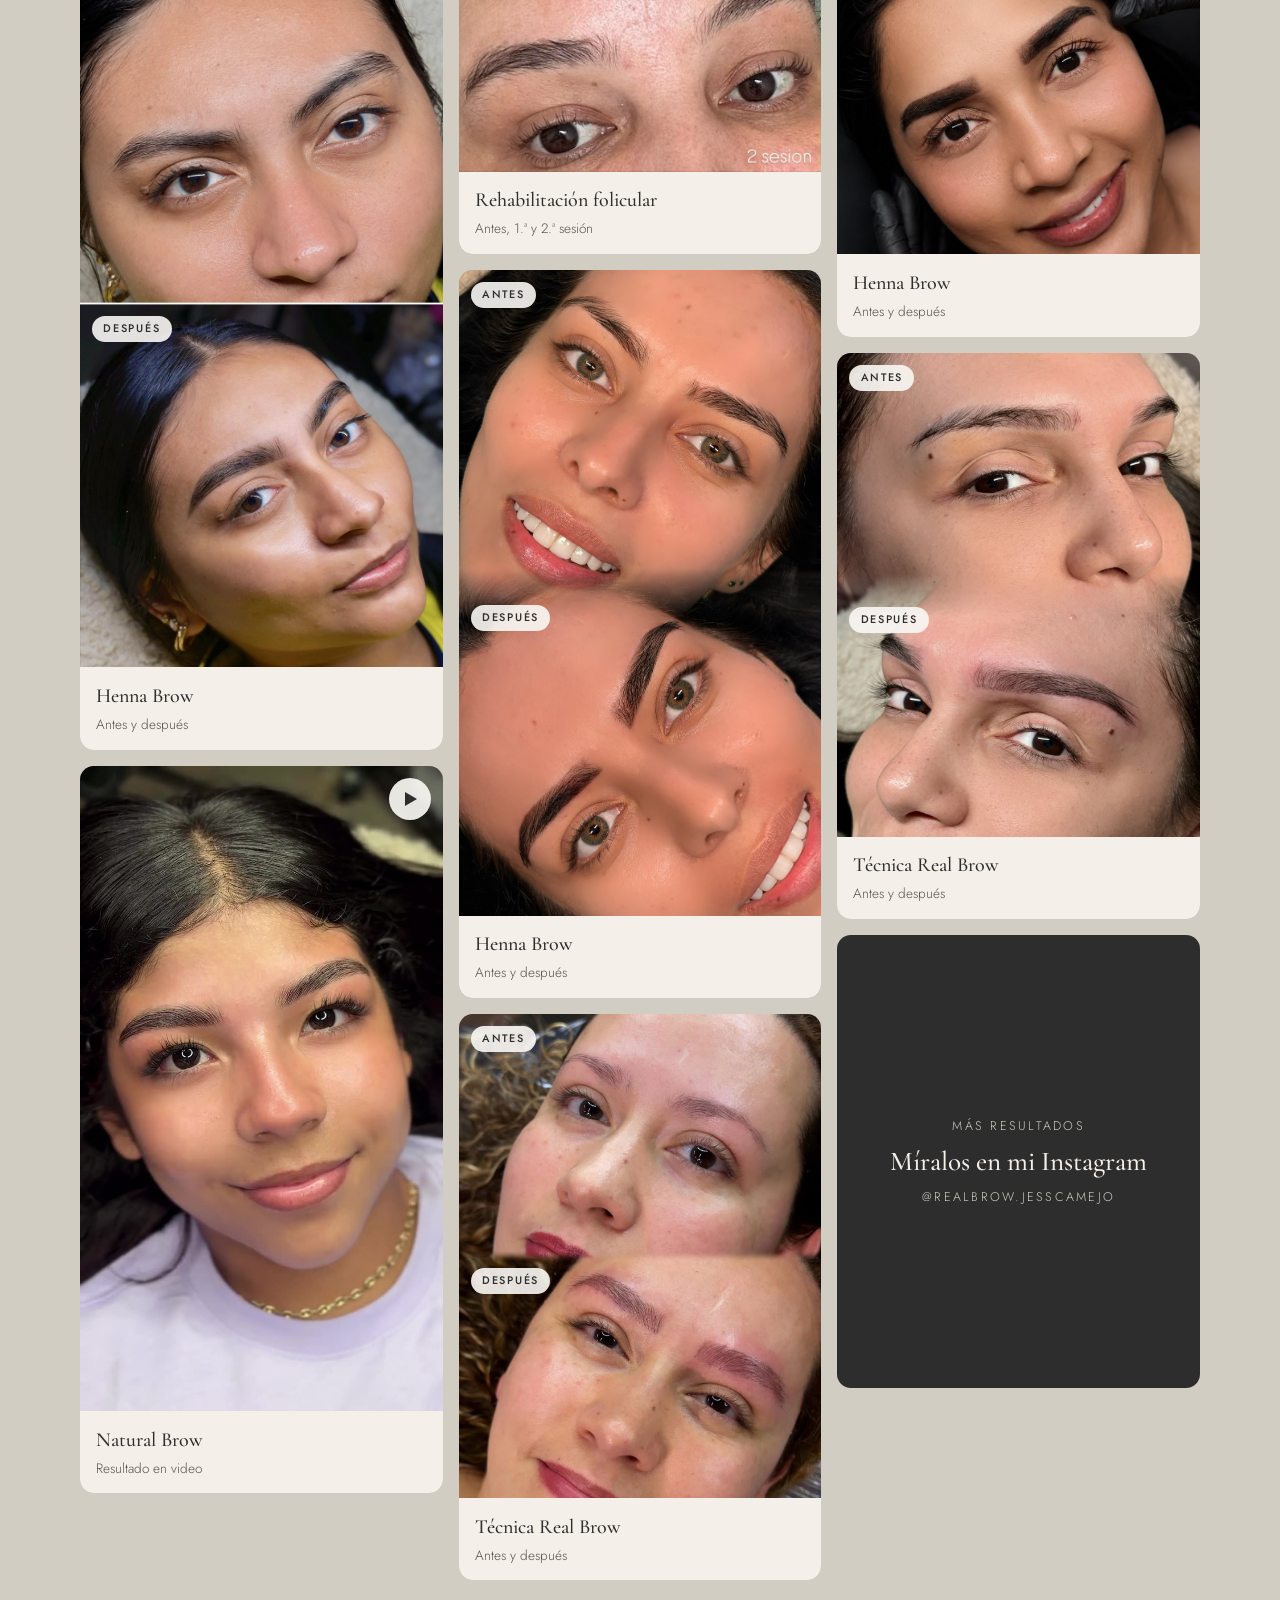
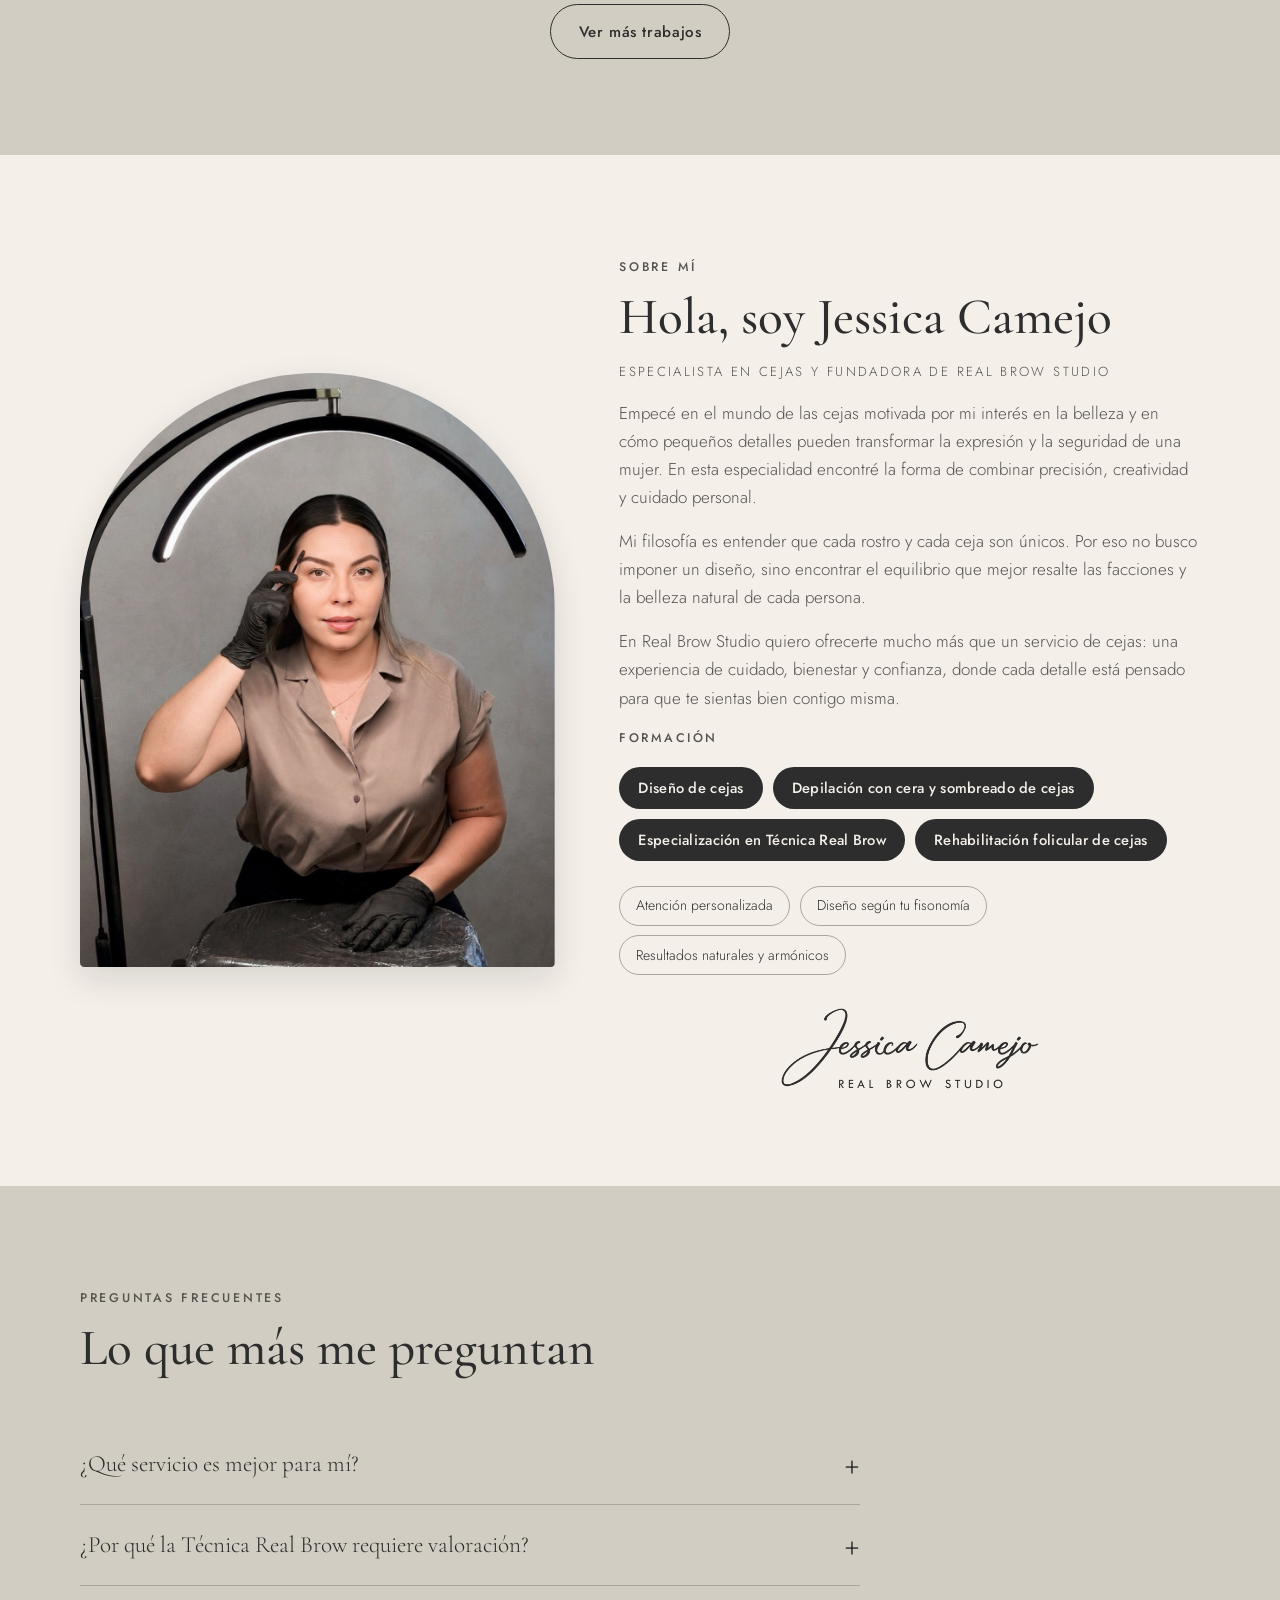
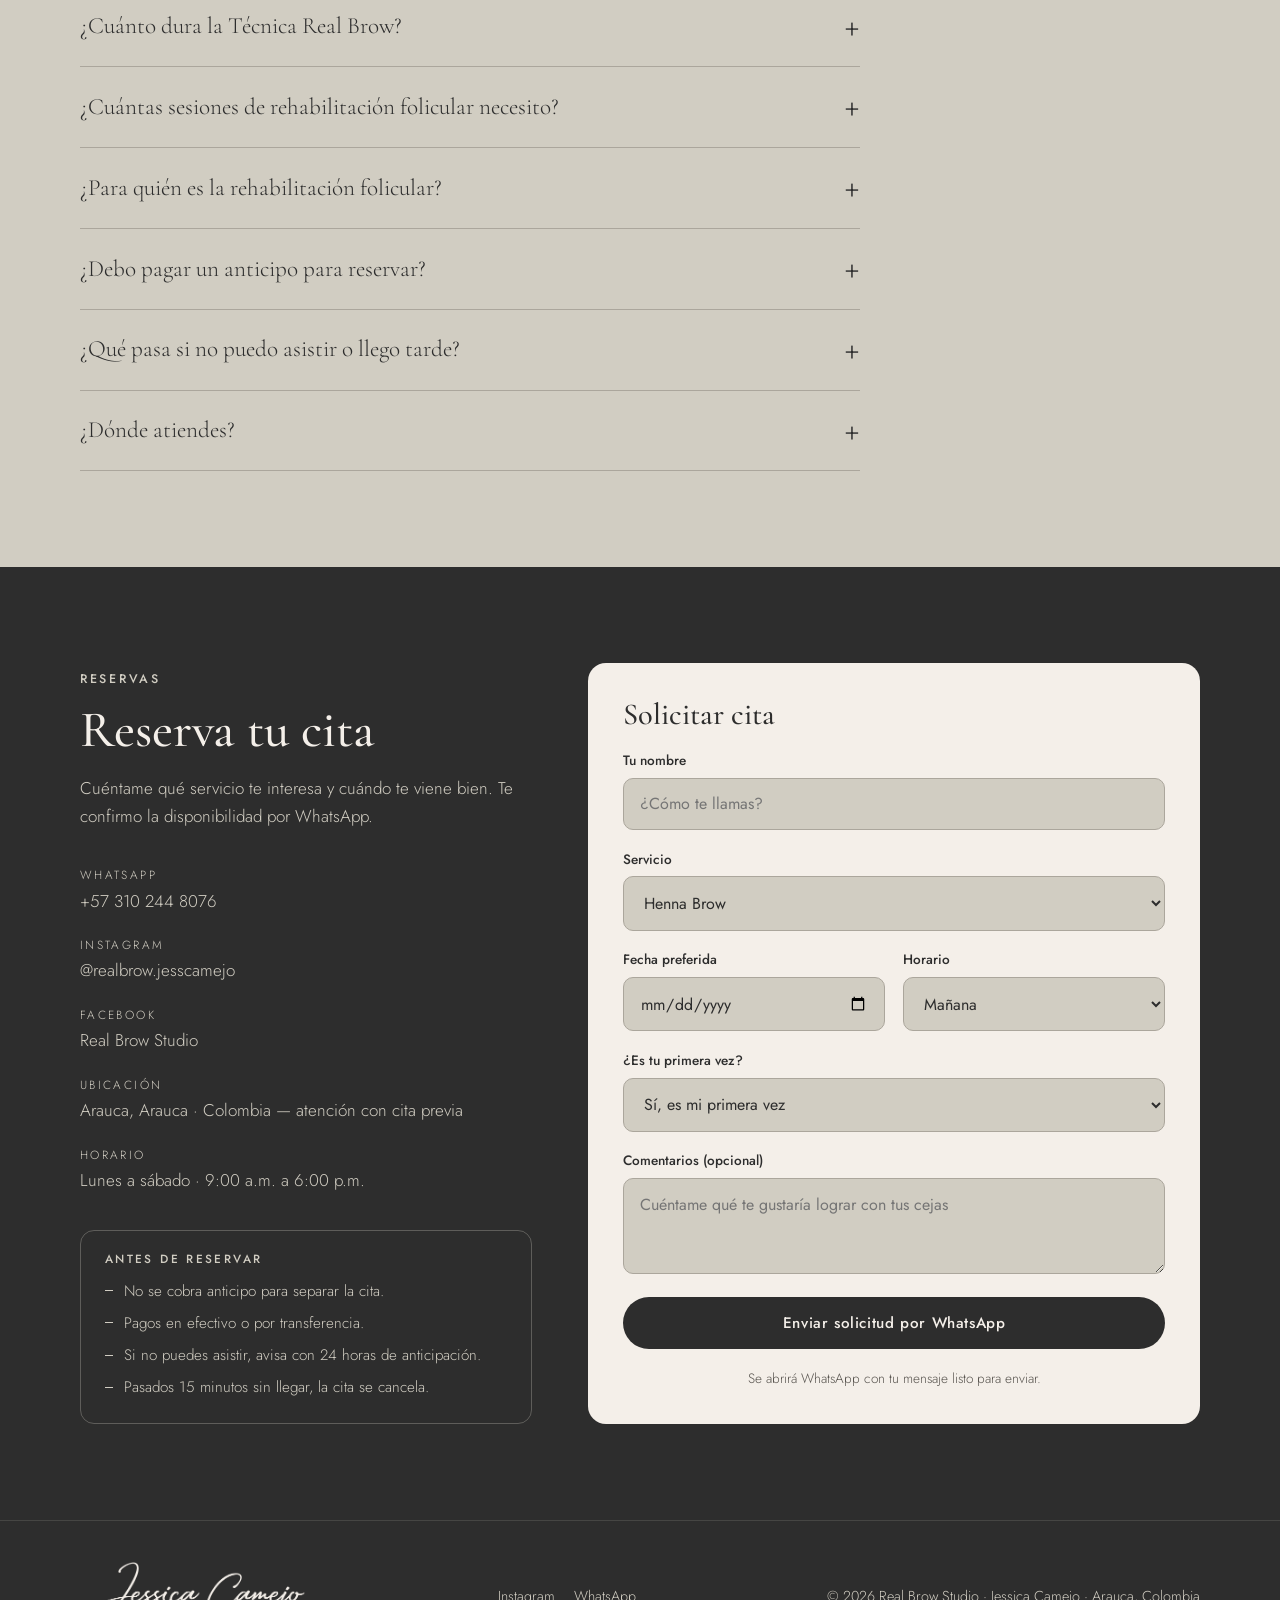
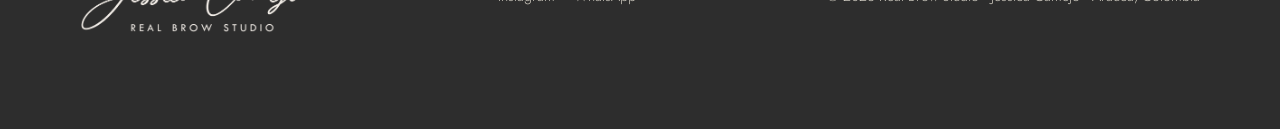
==== commit 52ba9936: "Página principal: corrige las etiquetas de la foto de Natural Brow En esa foto el antes está abajo y" ====
--- a/index.html
+++ b/index.html
@@ -4,7 +4,16 @@
 <meta charset="utf-8">
 <meta name="viewport" content="width=device-width, initial-scale=1">
 <title>Real Brow Studio · Jessica Camejo</title>
+<meta name="robots" content="noindex">
 <meta name="description" content="Real Brow Studio by Jessica Camejo en Arauca, Colombia: Henna Brow, Natural Brow (diseño y depilación con cera), Técnica Real Brow y rehabilitación folicular. Reserva tu cita por WhatsApp.">
+<!-- Vista previa al compartir el enlace (WhatsApp, Instagram, Facebook) -->
+<meta property="og:type" content="website">
+<meta property="og:title" content="Real Brow Studio · Jessica Camejo">
+<meta property="og:description" content="Cejas que enmarcan tu mirada. Henna Brow, Natural Brow, Técnica Real Brow y rehabilitación folicular en Arauca. Reserva tu cita por WhatsApp.">
+<meta property="og:image" content="https://jesscamejo.github.io/landing-pageREALBROW/imagenes/compartir.jpg">
+<meta property="og:url" content="https://jesscamejo.github.io/landing-pageREALBROW/">
+<meta name="twitter:card" content="summary_large_image">
+<meta name="theme-color" content="#2D2D2D">
 <link rel="preconnect" href="https://fonts.googleapis.com">
 <link rel="preconnect" href="https://fonts.gstatic.com" crossorigin>
 <link href="https://fonts.googleapis.com/css2?family=Cormorant+Garamond:ital,wght@0,500;0,600;1,500&family=Jost:wght@300;400;500&display=swap" rel="stylesheet">
@@ -380,7 +389,7 @@
   <section class="destacada una-foto derecha fondo-gris" id="natural-brow">
     <div class="contenedor">
       <figure class="foto-a aparece">
-        <img src="imagenes/diseno-depilacion-1.jpg" alt="Antes y después de Natural Brow" loading="lazy"><span class="marca-ad" style="top:12px;left:12px">Antes</span><span class="marca-ad" style="top:calc(50% + 12px);left:12px">Después</span>
+        <img src="imagenes/diseno-depilacion-1.jpg" alt="Antes y después de Natural Brow" loading="lazy"><span class="marca-ad" style="top:12px;left:12px">Después</span><span class="marca-ad" style="top:calc(50% + 12px);left:12px">Antes</span>
       </figure>
       <div class="texto aparece">
         <span class="etiqueta">Diseño · Depilación con cera</span>
@@ -844,7 +853,7 @@
     ? new Date(d.get('fecha') + 'T12:00').toLocaleDateString('es', { weekday: 'long', day: 'numeric', month: 'long' })
     : 'A convenir';
   const lineas = [
-    'Hola Jessica ✨ Quiero reservar una cita en Real Brow Studio.',
+    'Hola Jessica, quiero reservar una cita en Real Brow Studio.',
     '',
     `• Nombre: ${d.get('nombre').trim()}`,
     `• Servicio: ${d.get('servicio')}`,
